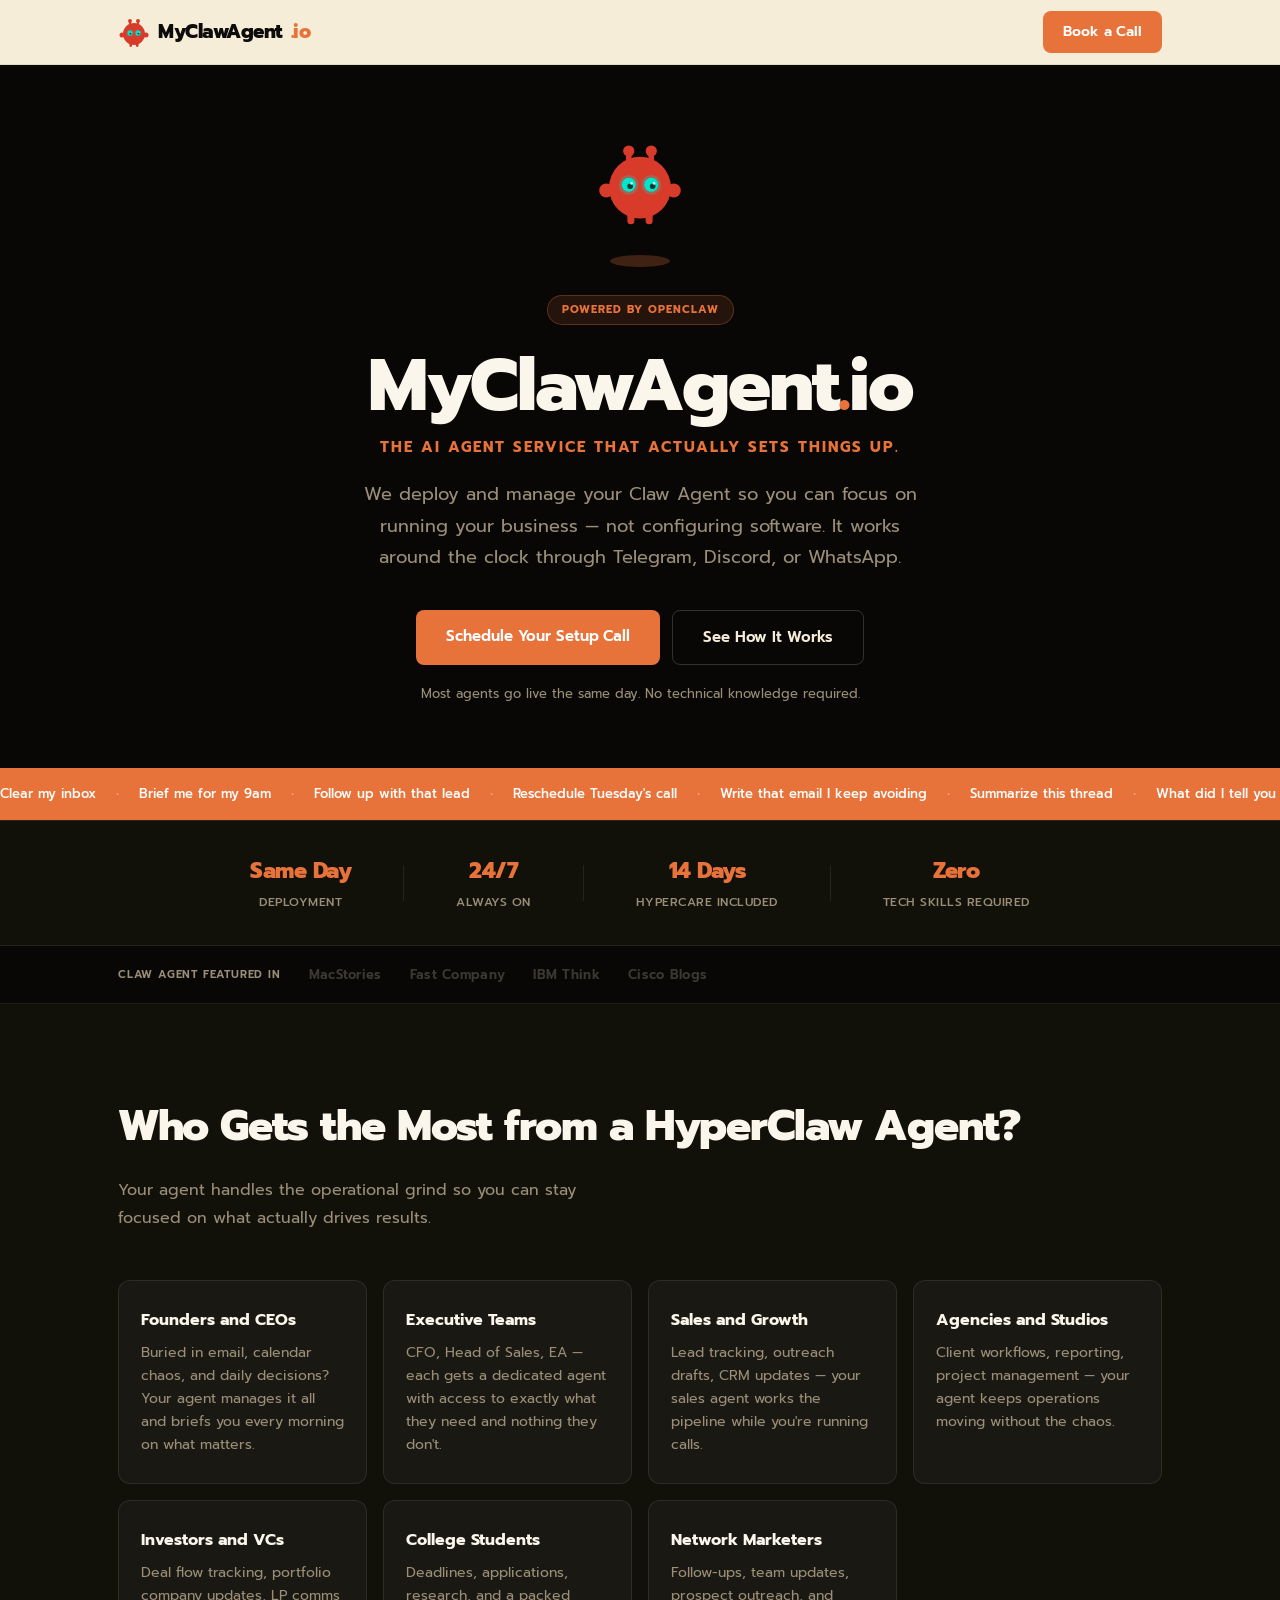
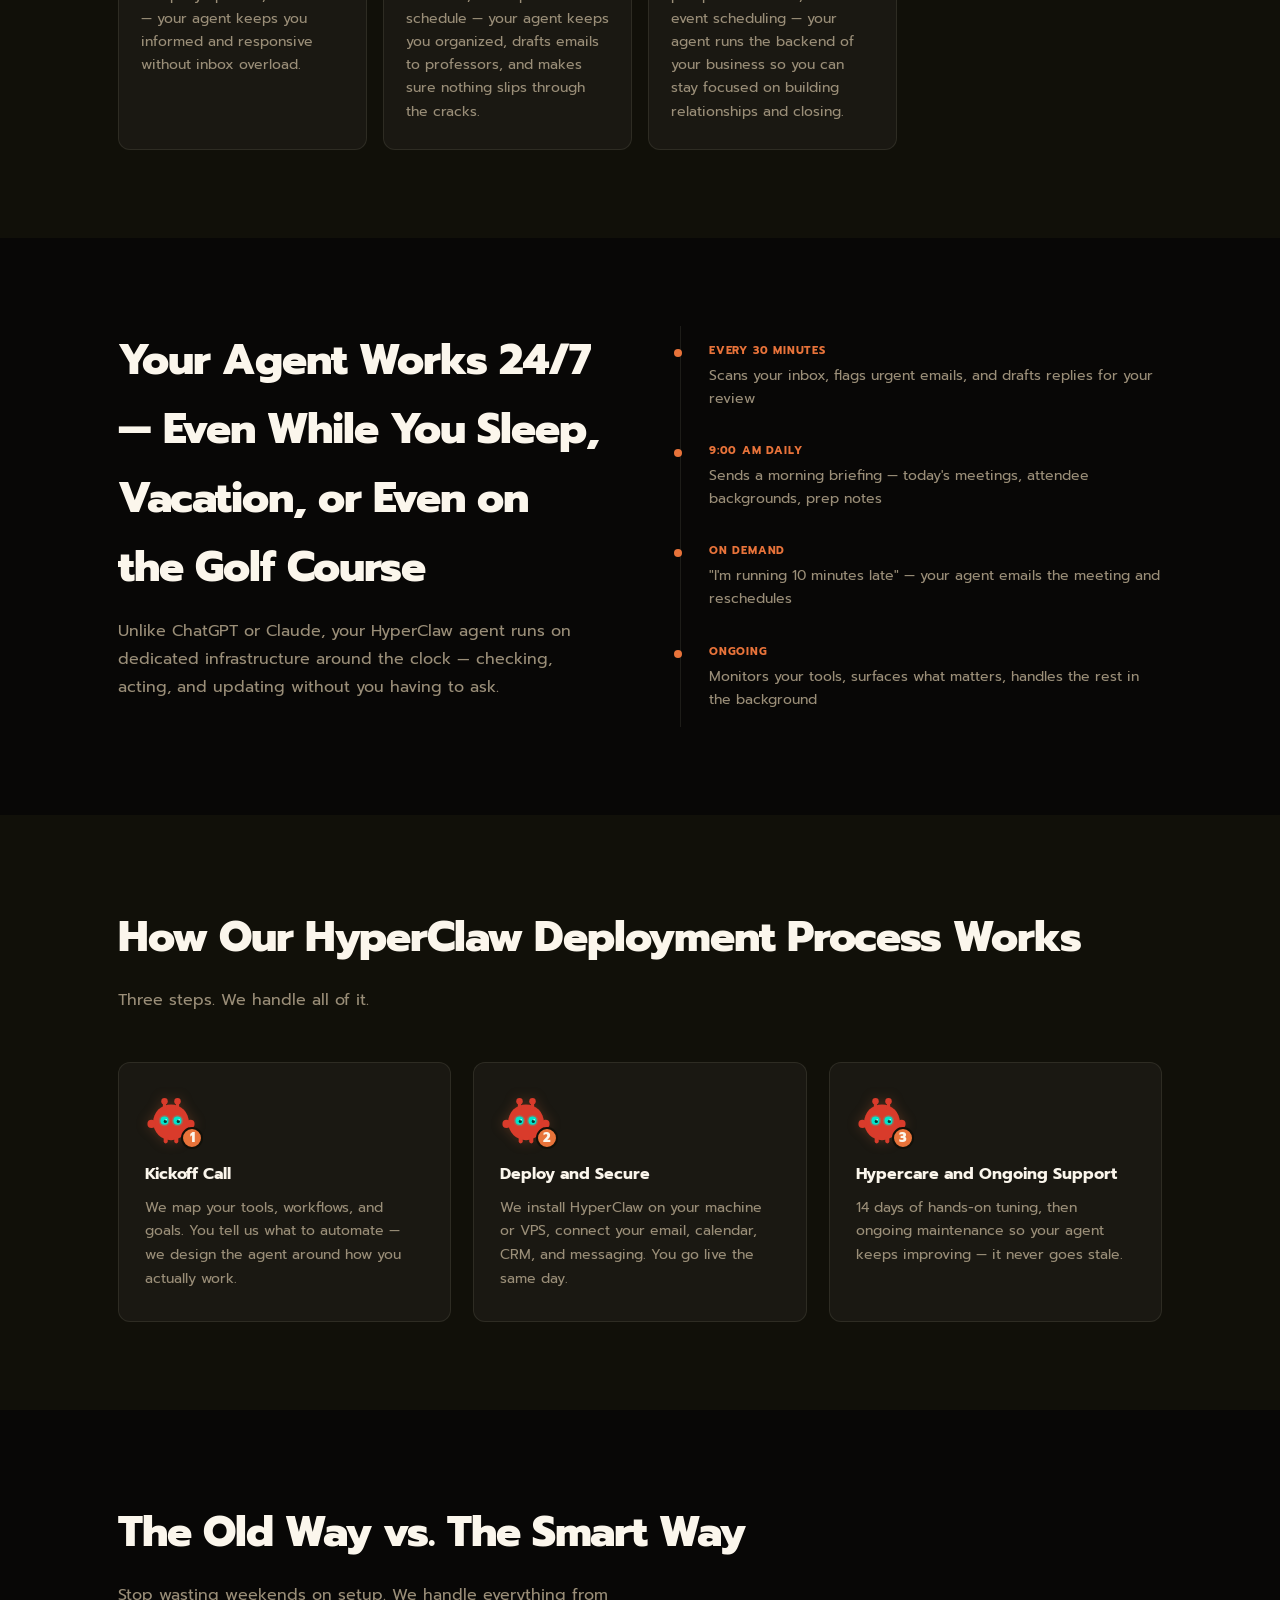
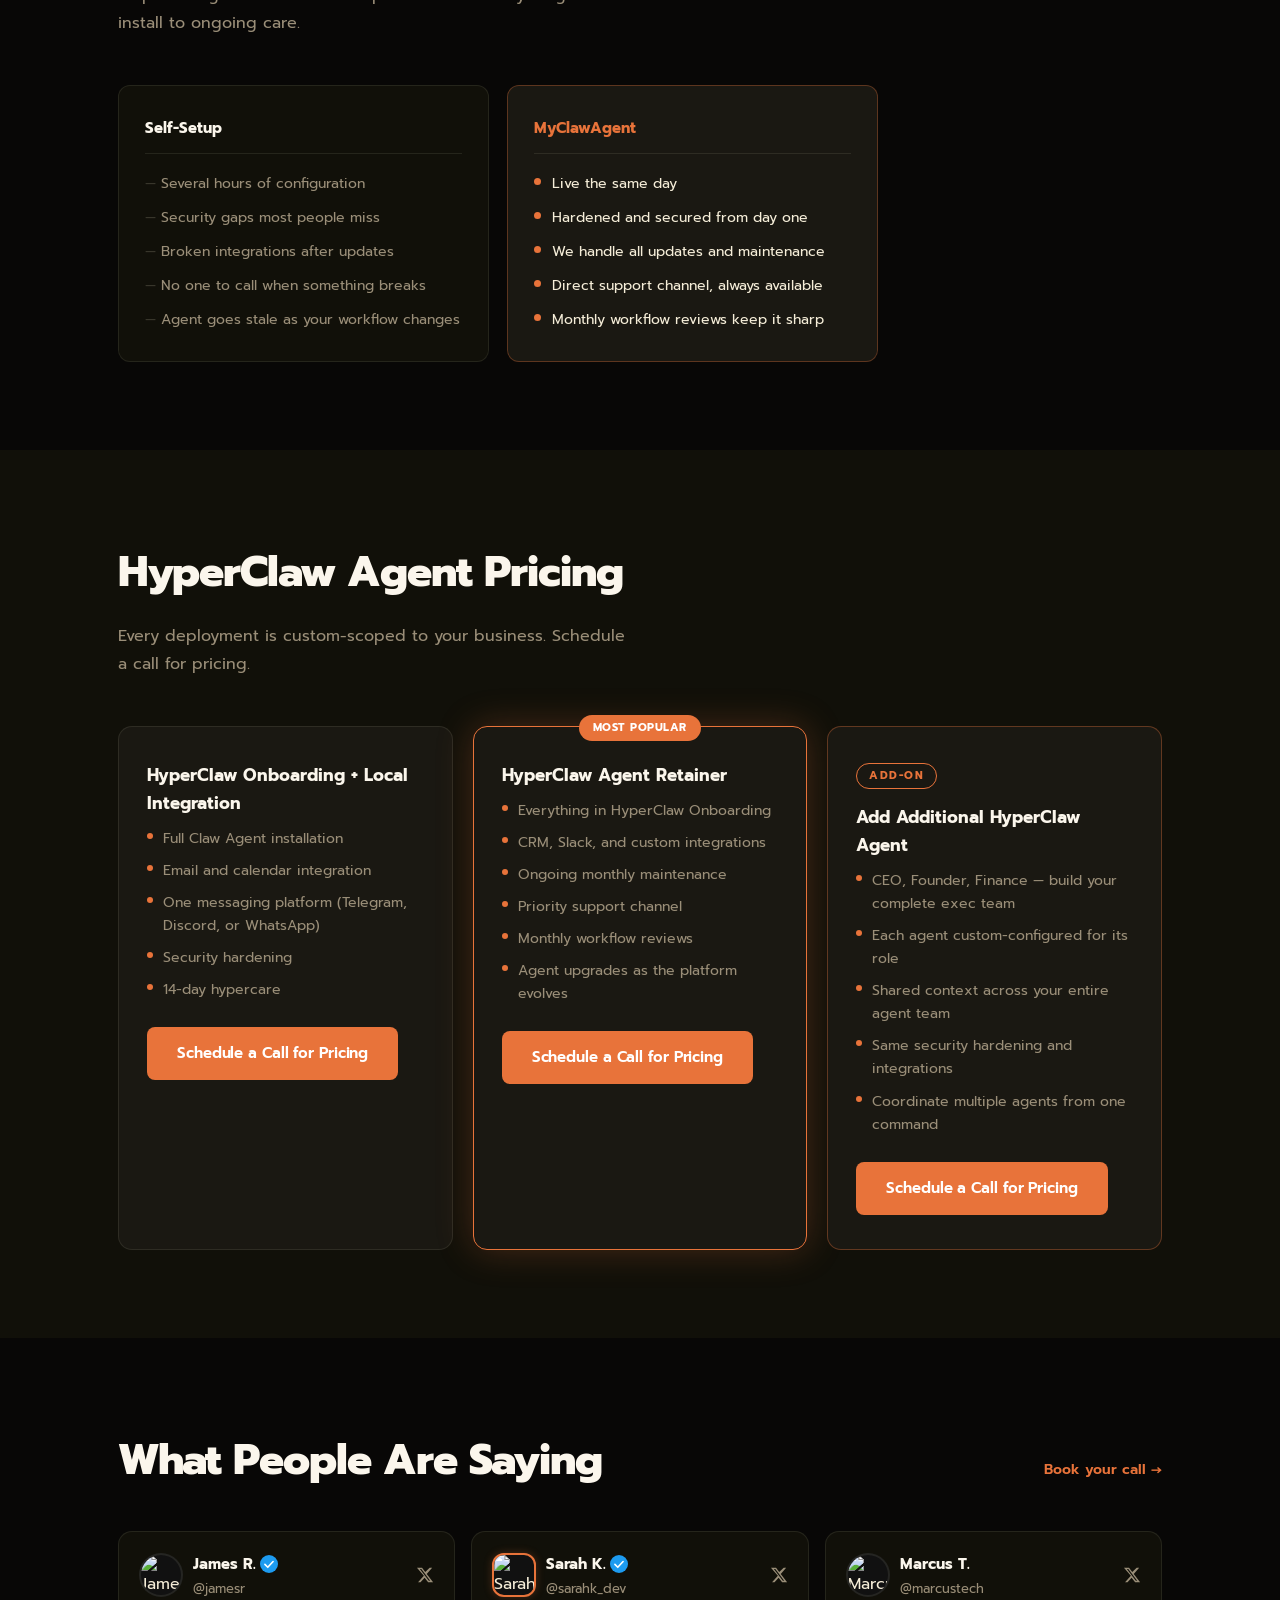
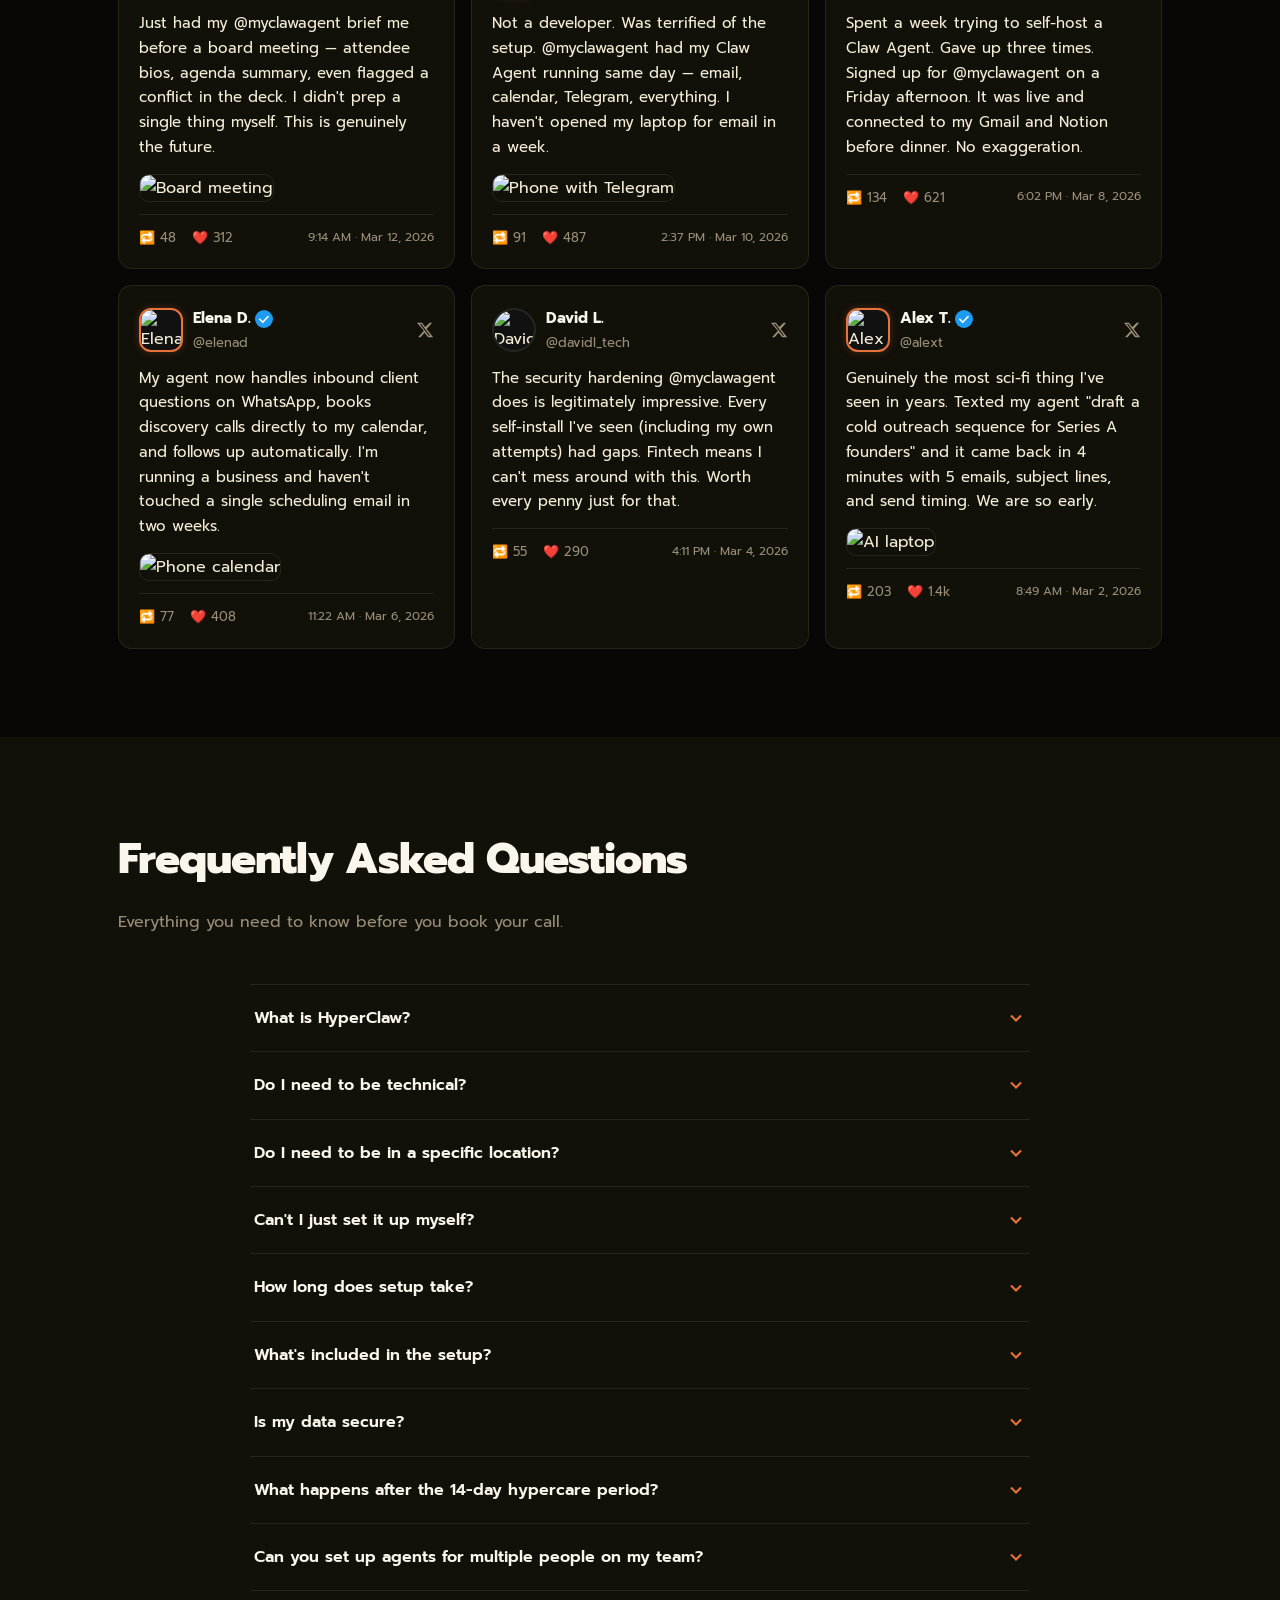
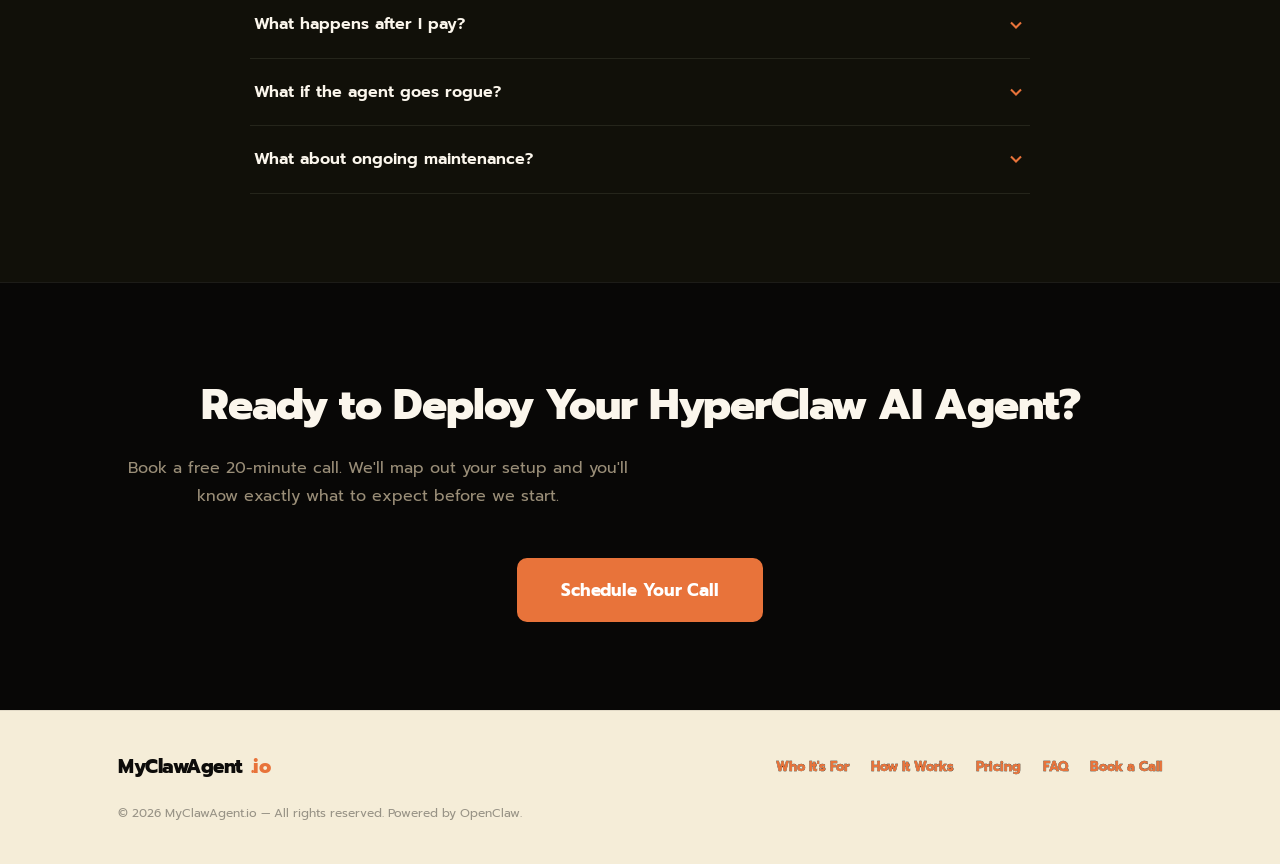
==== index.html @ cea28eae "Update first card title to HyperClaw Onboarding + Local Integration" ====
<!DOCTYPE html>
<html lang="en">
<head>
  <meta charset="UTF-8" />
  <meta name="viewport" content="width=device-width, initial-scale=1.0" />

  <!-- SEO: Variant A — Keyword-First -->
  <title>MyClawAgent | OpenClaw Setup &amp; Managed AI Agent Service for Founders</title>
  <meta name="description" content="We deploy and manage your OpenClaw AI agent — secured, integrated, live same day. Handles email, calendar, and CRM 24/7 via Telegram or WhatsApp. Built for founders, CEOs, and exec teams. No tech skills needed." />
  <link rel="canonical" href="https://myclawagent.io/" />
  <meta name="robots" content="index, follow" />
  <meta name="keywords" content="OpenClaw setup service, OpenClaw deployment, managed AI agent, personal AI assistant, executive AI agent, OpenClaw for founders" />
  <meta name="author" content="MyClawAgent" />
  <meta name="theme-color" content="#0D0C0A" />
  <meta http-equiv="content-language" content="en-us" />

  <!-- Open Graph -->
  <meta property="og:type" content="website" />
  <meta property="og:url" content="https://myclawagent.io/" />
  <meta property="og:title" content="MyClawAgent.io — AI Agents Built and Managed For You" />
  <meta property="og:description" content="We deploy and manage your AI agent — secured, live same day. Handles email, calendar, and CRM 24/7. Built for founders and exec teams. No tech skills needed." />
  <meta property="og:image" content="https://myclawagent.io/og-image.jpg" />
  <meta property="og:image:width" content="1200" />
  <meta property="og:image:height" content="630" />
  <meta property="og:site_name" content="MyClawAgent" />
  <meta property="og:locale" content="en_US" />

  <!-- Twitter Card -->
  <meta name="twitter:card" content="summary_large_image" />
  <meta name="twitter:site" content="@myclawagent" />
  <meta name="twitter:creator" content="@myclawagent" />
  <meta name="twitter:title" content="MyClawAgent.io — AI Agents Built and Managed For You" />
  <meta name="twitter:description" content="We deploy and manage your AI agent — secured, live same day. Handles email, calendar, and CRM 24/7. Built for founders and exec teams. No tech skills needed." />
  <meta name="twitter:image" content="https://myclawagent.io/og-image.jpg" />
  <meta name="twitter:image:alt" content="MyClawAgent — OpenClaw AI agent deployment service for founders and exec teams" />

  <!-- Favicon -->
  <link rel="icon" type="image/x-icon" href="/favicon.ico" />

  <!-- Performance -->
  <link rel="preconnect" href="https://fonts.googleapis.com" />
  <link rel="preconnect" href="https://fonts.gstatic.com" crossorigin />
  <link href="https://fonts.googleapis.com/css2?family=Prompt:wght@400;500;600;700;800&display=swap" rel="stylesheet" />
  <link rel="stylesheet" href="style.css" />

  <!-- Schema: Organization -->
  <script type="application/ld+json">
  {
    "@context": "https://schema.org",
    "@type": "Organization",
    "name": "MyClawAgent",
    "url": "https://myclawagent.io",
    "description": "Managed OpenClaw AI agent deployment and support service for founders and executive teams.",
    "sameAs": [
      "https://twitter.com/myclawagent",
      "https://linkedin.com/company/myclawagent"
    ]
  }
  </script>

  <!-- Schema: Service -->
  <script type="application/ld+json">
  {
    "@context": "https://schema.org",
    "@type": "Service",
    "name": "OpenClaw AI Agent Deployment",
    "provider": {
      "@type": "Organization",
      "name": "MyClawAgent"
    },
    "description": "White-glove OpenClaw AI agent setup, security hardening, and ongoing managed support for founders and exec teams.",
    "serviceType": "AI Agent Deployment & Management",
    "audience": {
      "@type": "Audience",
      "audienceType": "Founders, CEOs, Executive Teams, Agencies"
    }
  }
  </script>

  <!-- Schema: FAQ -->
  <script type="application/ld+json">
  {
    "@context": "https://schema.org",
    "@type": "FAQPage",
    "mainEntity": [
      {
        "@type": "Question",
        "name": "What is OpenClaw?",
        "acceptedAnswer": {
          "@type": "Answer",
          "text": "OpenClaw is an open-source AI assistant that runs 24/7 on dedicated infrastructure. It handles email triage, calendar management, CRM updates, and more — proactively, without you asking."
        }
      },
      {
        "@type": "Question",
        "name": "Do I need technical knowledge to use your service?",
        "acceptedAnswer": {
          "@type": "Answer",
          "text": "No. We handle everything — from installation and security hardening to integration with your email, calendar, and messaging apps. You just tell us what to automate."
        }
      },
      {
        "@type": "Question",
        "name": "How long does OpenClaw setup take?",
        "acceptedAnswer": {
          "@type": "Answer",
          "text": "Most agents go live same day. After your kickoff call, we deploy and configure your OpenClaw agent within hours."
        }
      },
      {
        "@type": "Question",
        "name": "What messaging apps does my OpenClaw agent work with?",
        "acceptedAnswer": {
          "@type": "Answer",
          "text": "Your agent works through Telegram, Discord, or WhatsApp — whatever you already use."
        }
      },
      {
        "@type": "Question",
        "name": "Is my data secure?",
        "acceptedAnswer": {
          "@type": "Answer",
          "text": "Yes. Every deployment includes security hardening, firewall configuration, and follows the official OpenClaw hardening guide. Your data stays on your own infrastructure — never on shared servers."
        }
      },
      {
        "@type": "Question",
        "name": "What happens after the 14-day hypercare period?",
        "acceptedAnswer": {
          "@type": "Answer",
          "text": "After hypercare, you can move to an ongoing retainer for monthly maintenance, workflow reviews, and priority support — or continue independently with the agent we built for you."
        }
      }
    ]
  }
  </script>
</head>
<body>

  <!-- NAV -->
  <nav class="nav">
    <div class="nav-inner">
      <div class="logo"><img src="logo.svg" alt="MyClawAgent" class="logo-icon" />MyClawAgent<span class="logo-dot">.io</span></div>
      <a href="#book" class="btn btn-sm">Book a Call</a>
    </div>
  </nav>

  <!-- HERO -->
  <section class="hero">
    <div class="container">
      <div class="mascot-wrap" id="mascot" title="Click me!">
    <img src="logo.svg" alt="MyClawAgent mascot" class="hero-mascot" id="mascot-img" />
    <div class="mascot-shadow"></div>
  </div>
      <div class="badge">Powered by OpenClaw</div>
      <h1>MyClawAgent<span style="color:var(--accent)">.</span>io</h1>
      <p class="hero-tagline">The AI agent service that actually sets things up.</p>
      <p class="hero-sub">We deploy and manage your Claw Agent so you can focus on running your business — not configuring software. It works around the clock through Telegram, Discord, or WhatsApp.</p>
      <div class="hero-cta">
        <a href="#book" class="btn btn-lg">Schedule Your Setup Call</a>
        <a href="#how" class="btn btn-ghost btn-lg">See How It Works</a>
      </div>
      <p class="hero-note">Most agents go live the same day. No technical knowledge required.</p>
    </div>
  </section>

  <!-- SCROLLING TICKER -->
  <div class="ticker-wrap">
    <div class="ticker">
      <span>Clear my inbox</span><span class="ticker-dot">·</span>
      <span>Brief me for my 9am</span><span class="ticker-dot">·</span>
      <span>Follow up with that lead</span><span class="ticker-dot">·</span>
      <span>Reschedule Tuesday's call</span><span class="ticker-dot">·</span>
      <span>Write that email I keep avoiding</span><span class="ticker-dot">·</span>
      <span>Summarize this thread</span><span class="ticker-dot">·</span>
      <span>What did I tell you last week?</span><span class="ticker-dot">·</span>
      <span>Draft a proposal for this client</span><span class="ticker-dot">·</span>
      <span>I'm running 10 minutes late</span><span class="ticker-dot">·</span>
      <span>Update the CRM after my call</span><span class="ticker-dot">·</span>
      <span>Find me the best flights to Austin</span><span class="ticker-dot">·</span>
      <span>Am I on track this week?</span><span class="ticker-dot">·</span>
      <span>Clear my inbox</span><span class="ticker-dot">·</span>
      <span>Brief me for my 9am</span><span class="ticker-dot">·</span>
      <span>Follow up with that lead</span><span class="ticker-dot">·</span>
      <span>Reschedule Tuesday's call</span><span class="ticker-dot">·</span>
      <span>Write that email I keep avoiding</span><span class="ticker-dot">·</span>
      <span>Summarize this thread</span><span class="ticker-dot">·</span>
      <span>What did I tell you last week?</span><span class="ticker-dot">·</span>
      <span>Draft a proposal for this client</span><span class="ticker-dot">·</span>
      <span>I'm running 10 minutes late</span><span class="ticker-dot">·</span>
      <span>Update the CRM after my call</span><span class="ticker-dot">·</span>
      <span>Find me the best flights to Austin</span><span class="ticker-dot">·</span>
      <span>Am I on track this week?</span><span class="ticker-dot">·</span>
    </div>
  </div>

  <!-- STATS BAR -->
  <section class="stats-bar">
    <div class="container">
      <div class="stat">
        <span class="stat-num">Same Day</span>
        <span class="stat-label">Deployment</span>
      </div>
      <div class="stat-divider"></div>
      <div class="stat">
        <span class="stat-num">24/7</span>
        <span class="stat-label">Always On</span>
      </div>
      <div class="stat-divider"></div>
      <div class="stat">
        <span class="stat-num">14 Days</span>
        <span class="stat-label">Hypercare Included</span>
      </div>
      <div class="stat-divider"></div>
      <div class="stat">
        <span class="stat-num">Zero</span>
        <span class="stat-label">Tech Skills Required</span>
      </div>
    </div>
  </section>

  <!-- SOCIAL PROOF BAR -->
  <section class="proof-bar">
    <div class="container">
      <p>Claw Agent featured in</p>
      <div class="proof-logos">
        <span>MacStories</span>
        <span>Fast Company</span>
        <span>IBM Think</span>
        <span>Cisco Blogs</span>
      </div>
    </div>
  </section>

  <!-- BUILT FOR -->
  <section class="built-for" id="who">
    <div class="container">
      <h2>Who Gets the Most from a HyperClaw Agent?</h2>
      <p class="section-sub">Your agent handles the operational grind so you can stay focused on what actually drives results.</p>
      <div class="cards">
        <div class="card">
          <h3>Founders and CEOs</h3>
          <p>Buried in email, calendar chaos, and daily decisions? Your agent manages it all and briefs you every morning on what matters.</p>
        </div>
        <div class="card">
          <h3>Executive Teams</h3>
          <p>CFO, Head of Sales, EA — each gets a dedicated agent with access to exactly what they need and nothing they don't.</p>
        </div>
        <div class="card">
          <h3>Sales and Growth</h3>
          <p>Lead tracking, outreach drafts, CRM updates — your sales agent works the pipeline while you're running calls.</p>
        </div>
        <div class="card">
          <h3>Agencies and Studios</h3>
          <p>Client workflows, reporting, project management — your agent keeps operations moving without the chaos.</p>
        </div>
        <div class="card">
          <h3>Investors and VCs</h3>
          <p>Deal flow tracking, portfolio company updates, LP comms — your agent keeps you informed and responsive without inbox overload.</p>
        </div>
        <div class="card">
          <h3>College Students</h3>
          <p>Deadlines, applications, research, and a packed schedule — your agent keeps you organized, drafts emails to professors, and makes sure nothing slips through the cracks.</p>
        </div>
        <div class="card">
          <h3>Network Marketers</h3>
          <p>Follow-ups, team updates, prospect outreach, and event scheduling — your agent runs the backend of your business so you can stay focused on building relationships and closing.</p>
        </div>
      </div>
    </div>
  </section>

  <!-- ALWAYS ON -->
  <section class="always-on">
    <div class="container">
      <div class="always-on-inner">
        <div class="always-on-text">
          <h2>Your Agent Works 24/7 — Even While You Sleep, Vacation, or Even on the Golf Course</h2>
          <p class="section-sub">Unlike ChatGPT or Claude, your HyperClaw agent runs on dedicated infrastructure around the clock — checking, acting, and updating without you having to ask.</p>
        </div>
        <div class="timeline">
          <div class="tl-item">
            <div class="tl-time">Every 30 minutes</div>
            <div class="tl-text">Scans your inbox, flags urgent emails, and drafts replies for your review</div>
          </div>
          <div class="tl-item">
            <div class="tl-time">9:00 AM daily</div>
            <div class="tl-text">Sends a morning briefing — today's meetings, attendee backgrounds, prep notes</div>
          </div>
          <div class="tl-item">
            <div class="tl-time">On demand</div>
            <div class="tl-text">"I'm running 10 minutes late" — your agent emails the meeting and reschedules</div>
          </div>
          <div class="tl-item">
            <div class="tl-time">Ongoing</div>
            <div class="tl-text">Monitors your tools, surfaces what matters, handles the rest in the background</div>
          </div>
        </div>
      </div>
    </div>
  </section>

  <!-- HOW IT WORKS -->
  <section class="how" id="how">
    <div class="container">
      <h2>How Our HyperClaw Deployment Process Works</h2>
      <p class="section-sub">Three steps. We handle all of it.</p>
      <div class="steps">
        <div class="step">
          <div class="step-mascot-num"><img src="logo.svg" alt="" /><span>1</span></div>
          <h3>Kickoff Call</h3>
          <p>We map your tools, workflows, and goals. You tell us what to automate — we design the agent around how you actually work.</p>
        </div>
        <div class="step">
          <div class="step-mascot-num"><img src="logo.svg" alt="" /><span>2</span></div>
          <h3>Deploy and Secure</h3>
          <p>We install HyperClaw on your machine or VPS, connect your email, calendar, CRM, and messaging. You go live the same day.</p>
        </div>
        <div class="step">
          <div class="step-mascot-num"><img src="logo.svg" alt="" /><span>3</span></div>
          <h3>Hypercare and Ongoing Support</h3>
          <p>14 days of hands-on tuning, then ongoing maintenance so your agent keeps improving — it never goes stale.</p>
        </div>
      </div>
    </div>
  </section>

  <!-- COMPARISON -->
  <section class="comparison">
    <div class="container">
      <h2>The Old Way vs. The Smart Way</h2>
      <p class="section-sub">Stop wasting weekends on setup. We handle everything from install to ongoing care.</p>
      <div class="compare-grid">
        <div class="compare-col bad">
          <h3>Self-Setup</h3>
          <ul>
            <li>Several hours of configuration</li>
            <li>Security gaps most people miss</li>
            <li>Broken integrations after updates</li>
            <li>No one to call when something breaks</li>
            <li>Agent goes stale as your workflow changes</li>
          </ul>
        </div>
        <div class="compare-col good">
          <h3>MyClawAgent</h3>
          <ul>
            <li>Live the same day</li>
            <li>Hardened and secured from day one</li>
            <li>We handle all updates and maintenance</li>
            <li>Direct support channel, always available</li>
            <li>Monthly workflow reviews keep it sharp</li>
          </ul>
        </div>
      </div>
    </div>
  </section>

  <!-- PRICING -->
  <section class="pricing" id="pricing">
    <div class="container">
      <h2>HyperClaw Agent Pricing</h2>
      <p class="section-sub">Every deployment is custom-scoped to your business. Schedule a call for pricing.</p>
      <div class="pricing-cards">
        <div class="pricing-card">
          <h3>HyperClaw Onboarding + Local Integration</h3>
          <ul>
            <li>Full Claw Agent installation</li>
            <li>Email and calendar integration</li>
            <li>One messaging platform (Telegram, Discord, or WhatsApp)</li>
            <li>Security hardening</li>
            <li>14-day hypercare</li>
          </ul>
          <a href="#book" class="btn btn-lg">Schedule a Call for Pricing</a>
        </div>
        <div class="pricing-card featured">
          <div class="featured-badge">Most Popular</div>
          <h3>HyperClaw Agent Retainer</h3>
          <ul>
            <li>Everything in HyperClaw Onboarding</li>
            <li>CRM, Slack, and custom integrations</li>
            <li>Ongoing monthly maintenance</li>
            <li>Priority support channel</li>
            <li>Monthly workflow reviews</li>
            <li>Agent upgrades as the platform evolves</li>
          </ul>
          <a href="#book" class="btn btn-lg">Schedule a Call for Pricing</a>
        </div>
        <div class="pricing-card addon-card">
          <div class="addon-badge">Add-On</div>
          <h3>Add Additional HyperClaw Agent</h3>
          <ul>
            <li>CEO, Founder, Finance — build your complete exec team</li>
            <li>Each agent custom-configured for its role</li>
            <li>Shared context across your entire agent team</li>
            <li>Same security hardening and integrations</li>
            <li>Coordinate multiple agents from one command</li>
          </ul>
          <a href="#book" class="btn btn-lg">Schedule a Call for Pricing</a>
        </div>
      </div>
    </div>
  </section>

  <!-- TWEETS / SOCIAL PROOF -->
  <section class="testimonials">
    <div class="container">
      <div class="testimonials-header">
        <h2>What People Are Saying</h2>
        <a href="#book" class="view-all">Book your call →</a>
      </div>
      <div class="tweet-grid">

        <div class="tweet">
          <div class="tweet-header">
            <img class="tweet-avatar" src="https://randomuser.me/api/portraits/men/32.jpg" alt="James R." loading="lazy" />
            <div class="tweet-user">
              <span class="tweet-name">James R. <svg class="tweet-check" viewBox="0 0 22 22" fill="none"><circle cx="11" cy="11" r="11" fill="#1d9bf0"/><path d="M6 11.5l3.5 3.5 6.5-7" stroke="#fff" stroke-width="2" stroke-linecap="round" stroke-linejoin="round"/></svg></span>
              <span class="tweet-handle">@jamesr</span>
            </div>
            <svg class="tweet-x-logo" viewBox="0 0 24 24" fill="currentColor"><path d="M18.244 2.25h3.308l-7.227 8.26 8.502 11.24H16.17l-4.714-6.231-5.401 6.231H2.744l7.73-8.835L1.254 2.25H8.08l4.261 5.636 5.903-5.636zm-1.161 17.52h1.833L7.084 4.126H5.117z"/></svg>
          </div>
          <p class="tweet-text">Just had my @myclawagent brief me before a board meeting — attendee bios, agenda summary, even flagged a conflict in the deck. I didn't prep a single thing myself. This is genuinely the future.</p>
          <img class="tweet-img" src="https://images.unsplash.com/photo-1600880292203-757bb62b4baf?w=600&q=80" alt="Board meeting" />
          <div class="tweet-footer">
            <span>🔁 48</span>
            <span>❤️ 312</span>
            <span class="tweet-time">9:14 AM · Mar 12, 2026</span>
          </div>
        </div>

        <div class="tweet">
          <div class="tweet-header">
            <img class="tweet-avatar nft-border" src="https://api.dicebear.com/7.x/pixel-art/svg?seed=sarahk&backgroundColor=1a1a2e&clothingColor=E8733A&skinColor=f5cfa0" alt="Sarah K." loading="lazy" />
            <div class="tweet-user">
              <span class="tweet-name">Sarah K. <svg class="tweet-check" viewBox="0 0 22 22" fill="none"><circle cx="11" cy="11" r="11" fill="#1d9bf0"/><path d="M6 11.5l3.5 3.5 6.5-7" stroke="#fff" stroke-width="2" stroke-linecap="round" stroke-linejoin="round"/></svg></span>
              <span class="tweet-handle">@sarahk_dev</span>
            </div>
            <svg class="tweet-x-logo" viewBox="0 0 24 24" fill="currentColor"><path d="M18.244 2.25h3.308l-7.227 8.26 8.502 11.24H16.17l-4.714-6.231-5.401 6.231H2.744l7.73-8.835L1.254 2.25H8.08l4.261 5.636 5.903-5.636zm-1.161 17.52h1.833L7.084 4.126H5.117z"/></svg>
          </div>
          <p class="tweet-text">Not a developer. Was terrified of the setup. @myclawagent had my Claw Agent running same day — email, calendar, Telegram, everything. I haven't opened my laptop for email in a week.</p>
          <img class="tweet-img" src="https://images.unsplash.com/photo-1611532736597-de2d4265fba3?w=600&q=80" alt="Phone with Telegram" />
          <div class="tweet-footer">
            <span>🔁 91</span>
            <span>❤️ 487</span>
            <span class="tweet-time">2:37 PM · Mar 10, 2026</span>
          </div>
        </div>

        <div class="tweet">
          <div class="tweet-header">
            <img class="tweet-avatar" src="https://randomuser.me/api/portraits/men/75.jpg" alt="Marcus T." loading="lazy" />
            <div class="tweet-user">
              <span class="tweet-name">Marcus T.</span>
              <span class="tweet-handle">@marcustech</span>
            </div>
            <svg class="tweet-x-logo" viewBox="0 0 24 24" fill="currentColor"><path d="M18.244 2.25h3.308l-7.227 8.26 8.502 11.24H16.17l-4.714-6.231-5.401 6.231H2.744l7.73-8.835L1.254 2.25H8.08l4.261 5.636 5.903-5.636zm-1.161 17.52h1.833L7.084 4.126H5.117z"/></svg>
          </div>
          <p class="tweet-text">Spent a week trying to self-host a Claw Agent. Gave up three times. Signed up for @myclawagent on a Friday afternoon. It was live and connected to my Gmail and Notion before dinner. No exaggeration.</p>
          <div class="tweet-footer">
            <span>🔁 134</span>
            <span>❤️ 621</span>
            <span class="tweet-time">6:02 PM · Mar 8, 2026</span>
          </div>
        </div>

        <div class="tweet">
          <div class="tweet-header">
            <img class="tweet-avatar nft-border" src="https://api.dicebear.com/7.x/bottts/svg?seed=elenad&backgroundColor=0f0f23&primaryColor=E8733A" alt="Elena D." loading="lazy" />
            <div class="tweet-user">
              <span class="tweet-name">Elena D. <svg class="tweet-check" viewBox="0 0 22 22" fill="none"><circle cx="11" cy="11" r="11" fill="#1d9bf0"/><path d="M6 11.5l3.5 3.5 6.5-7" stroke="#fff" stroke-width="2" stroke-linecap="round" stroke-linejoin="round"/></svg></span>
              <span class="tweet-handle">@elenad</span>
            </div>
            <svg class="tweet-x-logo" viewBox="0 0 24 24" fill="currentColor"><path d="M18.244 2.25h3.308l-7.227 8.26 8.502 11.24H16.17l-4.714-6.231-5.401 6.231H2.744l7.73-8.835L1.254 2.25H8.08l4.261 5.636 5.903-5.636zm-1.161 17.52h1.833L7.084 4.126H5.117z"/></svg>
          </div>
          <p class="tweet-text">My agent now handles inbound client questions on WhatsApp, books discovery calls directly to my calendar, and follows up automatically. I'm running a business and haven't touched a single scheduling email in two weeks.</p>
          <img class="tweet-img" src="https://images.unsplash.com/photo-1512941937669-90a1b58e7e9c?w=600&q=80" alt="Phone calendar" />
          <div class="tweet-footer">
            <span>🔁 77</span>
            <span>❤️ 408</span>
            <span class="tweet-time">11:22 AM · Mar 6, 2026</span>
          </div>
        </div>

        <div class="tweet">
          <div class="tweet-header">
            <img class="tweet-avatar" src="https://randomuser.me/api/portraits/men/52.jpg" alt="David L." loading="lazy" />
            <div class="tweet-user">
              <span class="tweet-name">David L.</span>
              <span class="tweet-handle">@davidl_tech</span>
            </div>
            <svg class="tweet-x-logo" viewBox="0 0 24 24" fill="currentColor"><path d="M18.244 2.25h3.308l-7.227 8.26 8.502 11.24H16.17l-4.714-6.231-5.401 6.231H2.744l7.73-8.835L1.254 2.25H8.08l4.261 5.636 5.903-5.636zm-1.161 17.52h1.833L7.084 4.126H5.117z"/></svg>
          </div>
          <p class="tweet-text">The security hardening @myclawagent does is legitimately impressive. Every self-install I've seen (including my own attempts) had gaps. Fintech means I can't mess around with this. Worth every penny just for that.</p>
          <div class="tweet-footer">
            <span>🔁 55</span>
            <span>❤️ 290</span>
            <span class="tweet-time">4:11 PM · Mar 4, 2026</span>
          </div>
        </div>

        <div class="tweet">
          <div class="tweet-header">
            <img class="tweet-avatar nft-border" src="https://api.dicebear.com/7.x/pixel-art/svg?seed=alext&backgroundColor=0d0d0d&clothingColor=1d9bf0&hairColor=E8733A" alt="Alex T." loading="lazy" />
            <div class="tweet-user">
              <span class="tweet-name">Alex T. <svg class="tweet-check" viewBox="0 0 22 22" fill="none"><circle cx="11" cy="11" r="11" fill="#1d9bf0"/><path d="M6 11.5l3.5 3.5 6.5-7" stroke="#fff" stroke-width="2" stroke-linecap="round" stroke-linejoin="round"/></svg></span>
              <span class="tweet-handle">@alext</span>
            </div>
            <svg class="tweet-x-logo" viewBox="0 0 24 24" fill="currentColor"><path d="M18.244 2.25h3.308l-7.227 8.26 8.502 11.24H16.17l-4.714-6.231-5.401 6.231H2.744l7.73-8.835L1.254 2.25H8.08l4.261 5.636 5.903-5.636zm-1.161 17.52h1.833L7.084 4.126H5.117z"/></svg>
          </div>
          <p class="tweet-text">Genuinely the most sci-fi thing I've seen in years. Texted my agent "draft a cold outreach sequence for Series A founders" and it came back in 4 minutes with 5 emails, subject lines, and send timing. We are so early.</p>
          <img class="tweet-img" src="https://images.unsplash.com/photo-1526628953301-3e589a6a8b74?w=600&q=80" alt="AI laptop" />
          <div class="tweet-footer">
            <span>🔁 203</span>
            <span>❤️ 1.4k</span>
            <span class="tweet-time">8:49 AM · Mar 2, 2026</span>
          </div>
        </div>

      </div>
    </div>
  </section>

  <!-- FAQ -->
  <section class="faq" id="faq">
    <div class="container">
      <h2>Frequently Asked Questions</h2>
      <p class="section-sub">Everything you need to know before you book your call.</p>
      <div class="faq-accordion">
        <div class="faq-acc-item">
          <button class="faq-acc-q" aria-expanded="false">
            <span>What is HyperClaw?</span>
            <svg class="faq-chevron" viewBox="0 0 24 24" fill="none" stroke="currentColor" stroke-width="2.5"><polyline points="6 9 12 15 18 9"/></svg>
          </button>
          <div class="faq-acc-a">
            <p>HyperClaw is a fully managed AI agent that runs 24/7 on your own infrastructure. Unlike ChatGPT or Claude, it works proactively — scanning your inbox, managing your calendar, updating your CRM — without you having to ask. Think of it as a digital employee that never sleeps.</p>
          </div>
        </div>
        <div class="faq-acc-item">
          <button class="faq-acc-q" aria-expanded="false">
            <span>Do I need to be technical?</span>
            <svg class="faq-chevron" viewBox="0 0 24 24" fill="none" stroke="currentColor" stroke-width="2.5"><polyline points="6 9 12 15 18 9"/></svg>
          </button>
          <div class="faq-acc-a">
            <p>Not at all. We handle everything — you don't touch a terminal or write a single line of code. Most of our clients are non-technical founders and executives. After setup, you talk to your agent through Telegram, Discord, or WhatsApp — just like texting an assistant.</p>
          </div>
        </div>
        <div class="faq-acc-item">
          <button class="faq-acc-q" aria-expanded="false">
            <span>Do I need to be in a specific location?</span>
            <svg class="faq-chevron" viewBox="0 0 24 24" fill="none" stroke="currentColor" stroke-width="2.5"><polyline points="6 9 12 15 18 9"/></svg>
          </button>
          <div class="faq-acc-a">
            <p>No. Most of our clients are remote — we set everything up over a video call regardless of where you are. We work with founders and teams across the US, Canada, Europe, and beyond.</p>
          </div>
        </div>
        <div class="faq-acc-item">
          <button class="faq-acc-q" aria-expanded="false">
            <span>Can't I just set it up myself?</span>
            <svg class="faq-chevron" viewBox="0 0 24 24" fill="none" stroke="currentColor" stroke-width="2.5"><polyline points="6 9 12 15 18 9"/></svg>
          </button>
          <div class="faq-acc-a">
            <p>You can — it's open source. But every self-install we've seen has security gaps: exposed credentials, no audit trail, no sandbox. The installation itself is manageable; the security hardening is where most people run into serious problems. If you've already set it up, we'll audit your security and fix what's missing.</p>
          </div>
        </div>
        <div class="faq-acc-item">
          <button class="faq-acc-q" aria-expanded="false">
            <span>How long does setup take?</span>
            <svg class="faq-chevron" viewBox="0 0 24 24" fill="none" stroke="currentColor" stroke-width="2.5"><polyline points="6 9 12 15 18 9"/></svg>
          </button>
          <div class="faq-acc-a">
            <p>Most HyperClaw agents go live the same day as your kickoff call. We deploy, test, and hand you a working agent — usually within a few hours of getting started.</p>
          </div>
        </div>
        <div class="faq-acc-item">
          <button class="faq-acc-q" aria-expanded="false">
            <span>What's included in the setup?</span>
            <svg class="faq-chevron" viewBox="0 0 24 24" fill="none" stroke="currentColor" stroke-width="2.5"><polyline points="6 9 12 15 18 9"/></svg>
          </button>
          <div class="faq-acc-a">
            <p>Full installation on your machine or VPS, security hardening (Docker sandbox, firewall, exec allowlists), Composio OAuth middleware setup, email and calendar integration, up to 3 custom workflows, documentation, and 14 days of hands-on hypercare. You go live with a working agent you can message on Telegram, Discord, or WhatsApp.</p>
          </div>
        </div>
        <div class="faq-acc-item">
          <button class="faq-acc-q" aria-expanded="false">
            <span>Is my data secure?</span>
            <svg class="faq-chevron" viewBox="0 0 24 24" fill="none" stroke="currentColor" stroke-width="2.5"><polyline points="6 9 12 15 18 9"/></svg>
          </button>
          <div class="faq-acc-a">
            <p>Yes. Your agent runs on your own machine or private VPS — never on shared infrastructure. Every deployment includes enterprise-grade security hardening: firewall rules, Docker sandboxing, secure credential storage, and a kill switch for rogue behavior.</p>
          </div>
        </div>
        <div class="faq-acc-item">
          <button class="faq-acc-q" aria-expanded="false">
            <span>What happens after the 14-day hypercare period?</span>
            <svg class="faq-chevron" viewBox="0 0 24 24" fill="none" stroke="currentColor" stroke-width="2.5"><polyline points="6 9 12 15 18 9"/></svg>
          </button>
          <div class="faq-acc-a">
            <p>You can move to a monthly retainer for ongoing maintenance, workflow reviews, and priority support. Or continue independently — the agent we built is fully yours either way.</p>
          </div>
        </div>
        <div class="faq-acc-item">
          <button class="faq-acc-q" aria-expanded="false">
            <span>Can you set up agents for multiple people on my team?</span>
            <svg class="faq-chevron" viewBox="0 0 24 24" fill="none" stroke="currentColor" stroke-width="2.5"><polyline points="6 9 12 15 18 9"/></svg>
          </button>
          <div class="faq-acc-a">
            <p>Yes. Each team member gets their own dedicated agent with access to exactly what they need. Many teams deploy 2–6 agents — CEO, Sales, Finance — all coordinating through shared context. Additional agents are available as an add-on.</p>
          </div>
        </div>
        <div class="faq-acc-item">
          <button class="faq-acc-q" aria-expanded="false">
            <span>What happens after I pay?</span>
            <svg class="faq-chevron" viewBox="0 0 24 24" fill="none" stroke="currentColor" stroke-width="2.5"><polyline points="6 9 12 15 18 9"/></svg>
          </button>
          <div class="faq-acc-a">
            <p>We schedule your kickoff call within 24 hours. That call takes 20–45 minutes — we map your tools, workflows, and goals. Then we do a live setup session (1–3 hours) where your agent goes live. You're talking to it the same day.</p>
          </div>
        </div>
        <div class="faq-acc-item">
          <button class="faq-acc-q" aria-expanded="false">
            <span>What if the agent goes rogue?</span>
            <svg class="faq-chevron" viewBox="0 0 24 24" fill="none" stroke="currentColor" stroke-width="2.5"><polyline points="6 9 12 15 18 9"/></svg>
          </button>
          <div class="faq-acc-a">
            <p>We start every deployment with minimal permissions — read-only email, no send capability initially. The Docker sandbox prevents arbitrary code execution. Composio gives you an instant kill switch: revoke any integration in seconds from their dashboard. Access expands gradually as you build trust with the agent.</p>
          </div>
        </div>
        <div class="faq-acc-item">
          <button class="faq-acc-q" aria-expanded="false">
            <span>What about ongoing maintenance?</span>
            <svg class="faq-chevron" viewBox="0 0 24 24" fill="none" stroke="currentColor" stroke-width="2.5"><polyline points="6 9 12 15 18 9"/></svg>
          </button>
          <div class="faq-acc-a">
            <p>OAuth tokens expire, OpenClaw ships updates monthly, and integrations drift. The 14-day hypercare period covers the first two weeks. After that, our monthly retainer handles all updates, workflow tuning, and priority support — so you never have to think about it.</p>
          </div>
        </div>
      </div>
    </div>
  </section>

  <!-- BOOK -->
  <section class="book" id="book">
    <div class="container">
      <h2>Ready to Deploy Your HyperClaw AI Agent?</h2>
      <p class="section-sub">Book a free 20-minute call. We'll map out your setup and you'll know exactly what to expect before we start.</p>
      <div class="book-cta">
        <!-- CALENDAR EMBED PLACEHOLDER -->
        <a href="https://calendly.com/hello-myclawagent/30min" class="btn btn-xl" target="_blank" rel="noopener">Schedule Your Call</a>
      </div>
    </div>
  </section>

  <!-- FOOTER -->
  <footer class="footer">
    <div class="container">
      <div class="footer-inner">
        <div class="logo">MyClawAgent<span class="logo-dot">.io</span></div>
        <div class="footer-links">
          <a href="#who">Who It's For</a>
          <a href="#how">How It Works</a>
          <a href="#pricing">Pricing</a>
          <a href="#faq">FAQ</a>
          <a href="#book">Book a Call</a>
        </div>
      </div>
      <p class="footer-copy">© 2026 MyClawAgent.io — All rights reserved. Powered by <a href="https://openclaw.ai" target="_blank" rel="noopener">OpenClaw</a>.</p>
    </div>
  </footer>

  <script>
    // FAQ Accordion
    document.querySelectorAll('.faq-acc-q').forEach(btn => {
      btn.addEventListener('click', () => {
        const isOpen = btn.getAttribute('aria-expanded') === 'true';
        // Close all
        document.querySelectorAll('.faq-acc-q').forEach(b => {
          b.setAttribute('aria-expanded', 'false');
          b.nextElementSibling.classList.remove('open');
        });
        // Open clicked (if was closed)
        if (!isOpen) {
          btn.setAttribute('aria-expanded', 'true');
          btn.nextElementSibling.classList.add('open');
        }
      });
    });
  </script>

  <script>
    const mascot = document.getElementById('mascot');
    const img = document.getElementById('mascot-img');
    let clicks = 0;
    const dances = ['dance-spin','dance-bounce','dance-wiggle','dance-flip'];

    // Click to trigger a random dance move
    mascot.addEventListener('click', () => {
      clicks++;
      dances.forEach(d => img.classList.remove(d));
      const move = dances[clicks % dances.length];
      img.classList.add(move);
      img.addEventListener('animationend', () => img.classList.remove(move), { once: true });
    });

    // Wander around the hero section randomly
    const wrap = mascot;
    let posX = 0, posY = 0;
    let velX = 0, velY = 0;
    let wandering = false;

    function wander() {
      if (wandering) return;
      wandering = true;
      const maxX = 80, maxY = 20;
      velX = (Math.random() - 0.5) * maxX;
      velY = (Math.random() - 0.5) * maxY;
      posX = Math.max(-maxX, Math.min(maxX, posX + velX));
      posY = Math.max(-maxY, Math.min(maxY, posY + velY));
      wrap.style.transform = `translate(${posX}px, ${posY}px)`;
      wrap.style.transition = `transform ${1.5 + Math.random()}s cubic-bezier(0.4,0,0.2,1)`;
      setTimeout(() => { wandering = false; }, 2000 + Math.random() * 1500);
    }

    // Wander every 2.5s
    setInterval(wander, 2500);

    // Wiggle on hover
    mascot.addEventListener('mouseenter', () => {
      img.classList.add('dance-wiggle');
      img.addEventListener('animationend', () => img.classList.remove('dance-wiggle'), { once: true });
    });
  </script>
</body>
</html>
---- style.css ----
/* ============================================================
   MyClawAgent.io — Stylesheet
   Black / Cream / Orange — openclaw.ai-inspired layout
   ============================================================ */

*, *::before, *::after { box-sizing: border-box; margin: 0; padding: 0; }

:root {
  --bg:       #080706;
  --bg2:      #111009;
  --bg3:      #1A1812;
  --border:   rgba(245,237,210,0.09);
  --accent:   #E8733A;
  --accent2:  #F0A06A;
  --accent-glow: rgba(232,115,58,0.25);
  --text:     #F5EDD8;
  --muted:    #9A8E78;
  --white:    #FBF6EC;
  --teal:     #00CDB0;
}

html { scroll-behavior: smooth; }

body {
  font-family: 'Prompt', -apple-system, BlinkMacSystemFont, sans-serif;
  background: var(--bg);
  color: var(--text);
  font-size: 16px;
  line-height: 1.65;
  -webkit-font-smoothing: antialiased;
}

/* ── CONTAINER ── */
.container {
  max-width: 1100px;
  margin: 0 auto;
  padding: 0 28px;
}

/* ── BUTTONS ── */
.btn {
  display: inline-block;
  font-weight: 600;
  border-radius: 8px;
  text-decoration: none;
  transition: all 0.18s ease;
  cursor: pointer;
  border: none;
  font-family: 'Prompt', sans-serif;
  letter-spacing: -0.1px;
}
.btn-sm    { padding: 9px 20px;  font-size: 14px; background: var(--accent); color: #fff; }
.btn-lg    { padding: 14px 30px; font-size: 15px; background: var(--accent); color: #fff; }
.btn-xl    { padding: 18px 44px; font-size: 17px; background: var(--accent); color: #fff; border-radius: 10px; font-weight: 700; }
.btn-ghost { background: transparent; border: 1px solid rgba(245,237,210,0.18); color: var(--text); }

.btn:hover, .btn-sm:hover, .btn-lg:hover, .btn-xl:hover {
  background: #C4561F;
  transform: translateY(-1px);
  box-shadow: 0 6px 24px var(--accent-glow);
}
.btn-ghost:hover {
  background: rgba(245,237,210,0.06);
  border-color: rgba(245,237,210,0.28);
  transform: translateY(-1px);
}

/* ── NAV ── */
.nav {
  position: sticky;
  top: 0;
  z-index: 100;
  background: #F5EDD8;
  backdrop-filter: none;
  border-bottom: 1px solid rgba(0,0,0,0.08);
}
.nav-inner {
  max-width: 1100px;
  margin: 0 auto;
  padding: 0 28px;
  height: 64px;
  display: flex;
  align-items: center;
  justify-content: space-between;
}
.logo {
  font-size: 19px;
  font-weight: 800;
  color: #0D0C0A;
  letter-spacing: -0.5px;
  display: flex;
  align-items: center;
  gap: 8px;
}
.logo-dot { color: var(--accent); }
.logo-icon { width: 32px; height: 32px; display: block; }

/* ── CUSTOM CLAW CURSOR ── */
body {
  cursor: url("data:image/svg+xml,%3Csvg xmlns='http://www.w3.org/2000/svg' width='32' height='32' viewBox='0 0 32 32'%3E%3Cg transform='rotate(-30,16,16)'%3E%3Cellipse cx='16' cy='22' rx='6' ry='9' fill='%23E8733A'/%3E%3Cellipse cx='10' cy='10' rx='3.5' ry='7' fill='%23E8733A' transform='rotate(-20,10,10)'/%3E%3Cellipse cx='22' cy='10' rx='3.5' ry='7' fill='%23E8733A' transform='rotate(20,22,10)'/%3E%3Cellipse cx='7' cy='14' rx='3' ry='6' fill='%23E8733A' transform='rotate(-35,7,14)'/%3E%3Cellipse cx='25' cy='14' rx='3' ry='6' fill='%23E8733A' transform='rotate(35,25,14)'/%3E%3C/g%3E%3C/svg%3E") 16 16, auto;
}
a, button, .btn, .mascot-wrap { cursor: url("data:image/svg+xml,%3Csvg xmlns='http://www.w3.org/2000/svg' width='32' height='32' viewBox='0 0 32 32'%3E%3Cg transform='rotate(-30,16,16)'%3E%3Cellipse cx='16' cy='22' rx='6' ry='9' fill='%23ff5500'/%3E%3Cellipse cx='10' cy='10' rx='3.5' ry='7' fill='%23ff5500' transform='rotate(-20,10,10)'/%3E%3Cellipse cx='22' cy='10' rx='3.5' ry='7' fill='%23ff5500' transform='rotate(20,22,10)'/%3E%3Cellipse cx='7' cy='14' rx='3' ry='6' fill='%23ff5500' transform='rotate(-35,7,14)'/%3E%3Cellipse cx='25' cy='14' rx='3' ry='6' fill='%23ff5500' transform='rotate(35,25,14)'/%3E%3C/g%3E%3C/svg%3E") 16 16, pointer; }

/* ── TICKER ── */
.ticker-wrap {
  overflow: hidden;
  background: var(--accent);
  padding: 11px 0;
}
@keyframes ticker-scroll {
  0%   { transform: translateX(0); }
  100% { transform: translateX(-50%); }
}
.ticker {
  display: inline-flex;
  align-items: center;
  gap: 20px;
  animation: ticker-scroll 38s linear infinite;
  white-space: nowrap;
}
.ticker span { font-size: 13px; font-weight: 500; color: #fff; font-family: 'Prompt', sans-serif; white-space: nowrap; }
.ticker-dot { color: rgba(255,255,255,0.4) !important; font-size: 18px !important; }

/* ── MASCOT ANIMATIONS ── */
@keyframes float {
  0%, 100% { transform: translateY(0px); }
  50%       { transform: translateY(-10px); }
}
@keyframes shadow-pulse {
  0%, 100% { transform: scaleX(1); opacity: 0.3; }
  50%       { transform: scaleX(0.7); opacity: 0.15; }
}
@keyframes wiggle {
  0%,100% { transform: rotate(0deg); }
  15%     { transform: rotate(-18deg) scale(1.1); }
  30%     { transform: rotate(18deg) scale(1.1); }
  45%     { transform: rotate(-12deg); }
  60%     { transform: rotate(12deg); }
  75%     { transform: rotate(-5deg); }
  90%     { transform: rotate(5deg); }
}
@keyframes spin {
  0%   { transform: rotate(0deg) scale(1); }
  50%  { transform: rotate(180deg) scale(1.2); }
  100% { transform: rotate(360deg) scale(1); }
}
@keyframes bounce-big {
  0%,100% { transform: translateY(0) scaleY(1); }
  30%     { transform: translateY(-40px) scaleY(1.1); }
  60%     { transform: translateY(-20px) scaleY(1.05); }
  80%     { transform: translateY(-8px); }
}
@keyframes flip {
  0%   { transform: rotateY(0deg) scale(1); }
  50%  { transform: rotateY(180deg) scale(1.15); }
  100% { transform: rotateY(360deg) scale(1); }
}

.mascot-wrap {
  position: relative;
  width: fit-content;
  margin: 0 auto 28px;
  cursor: pointer;
  transition: transform 1.5s cubic-bezier(0.4,0,0.2,1);
  will-change: transform;
}
.mascot-shadow {
  width: 60px; height: 12px;
  background: rgba(232,115,58,0.25);
  border-radius: 50%;
  margin: 6px auto 0;
  animation: shadow-pulse 2.8s ease-in-out infinite;
}
.hero-mascot {
  width: 90px; height: 90px;
  display: block;
  animation: float 2.8s ease-in-out infinite;
  cursor: pointer;
}
.dance-wiggle  { animation: wiggle 0.7s ease-in-out !important; }
.dance-spin    { animation: spin 0.6s ease-in-out !important; }
.dance-bounce  { animation: bounce-big 0.7s ease-in-out !important; }
.dance-flip    { animation: flip 0.6s ease-in-out !important; }

/* ── HERO ── */
.hero {
  padding: 72px 0 64px;
  text-align: center;
}
.hero-mascot {
  width: 90px;
  height: 90px;
  margin: 0 auto 28px;
  display: block;
}
.badge {
  display: inline-block;
  background: rgba(232,115,58,0.12);
  border: 1px solid rgba(232,115,58,0.3);
  color: var(--accent);
  font-size: 11px;
  font-weight: 700;
  padding: 5px 14px;
  border-radius: 20px;
  margin-bottom: 24px;
  letter-spacing: 1px;
  text-transform: uppercase;
}
.hero h1 {
  font-size: clamp(38px, 6.5vw, 72px);
  font-weight: 800;
  line-height: 1.05;
  letter-spacing: -2px;
  color: var(--white);
  margin-bottom: 10px;
}
.hero-tagline {
  font-size: clamp(13px, 1.5vw, 15px);
  font-weight: 700;
  color: var(--accent);
  letter-spacing: 2px;
  text-transform: uppercase;
  margin-bottom: 20px;
}
.hero-sub {
  font-size: clamp(15px, 1.6vw, 18px);
  color: var(--muted);
  max-width: 560px;
  margin: 0 auto 36px;
  line-height: 1.75;
}
.hero-cta {
  display: flex;
  gap: 12px;
  justify-content: center;
  flex-wrap: wrap;
  margin-bottom: 18px;
}
.hero-note { font-size: 13px; color: var(--muted); }

/* ── STATS BAR ── */
.stats-bar {
  border-top: 1px solid var(--border);
  border-bottom: 1px solid var(--border);
  padding: 32px 0;
  background: var(--bg2);
}
.stats-bar .container {
  display: flex;
  align-items: center;
  justify-content: center;
}
.stat {
  display: flex;
  flex-direction: column;
  align-items: center;
  padding: 0 52px;
  gap: 4px;
}
.stat-num   { font-size: 22px; font-weight: 800; color: var(--accent); letter-spacing: -0.5px; }
.stat-label { font-size: 12px; color: var(--muted); font-weight: 500; text-transform: uppercase; letter-spacing: 0.5px; }
.stat-divider { width: 1px; height: 36px; background: var(--border); }

/* ── PROOF BAR ── */
.proof-bar {
  border-bottom: 1px solid var(--border);
  padding: 18px 0;
  background: var(--bg);
}
.proof-bar .container {
  display: flex;
  align-items: center;
  gap: 28px;
  flex-wrap: wrap;
}
.proof-bar p {
  font-size: 11px;
  color: var(--muted);
  white-space: nowrap;
  text-transform: uppercase;
  letter-spacing: 0.8px;
  font-weight: 600;
}
.proof-logos { display: flex; gap: 28px; flex-wrap: wrap; align-items: center; }
.proof-logos span { font-size: 13px; font-weight: 600; color: rgba(245,237,210,0.22); letter-spacing: 0.3px; }

/* ── SECTION COMMONS ── */
section { padding: 88px 0; }
h2 {
  font-size: clamp(26px, 3.8vw, 42px);
  font-weight: 800;
  letter-spacing: -1px;
  color: var(--white);
  margin-bottom: 14px;
}
.section-header { display: flex; align-items: baseline; gap: 10px; margin-bottom: 14px; }
.section-arrow { color: var(--accent); font-size: 28px; font-weight: 800; }
.section-sub {
  font-size: 16px;
  color: var(--muted);
  max-width: 520px;
  margin-bottom: 48px;
  line-height: 1.75;
}

/* ── BUILT FOR ── */
.built-for { background: var(--bg2); }
.cards {
  display: grid;
  grid-template-columns: repeat(auto-fit, minmax(220px, 1fr));
  gap: 16px;
}
.card {
  background: var(--bg3);
  border: 1px solid var(--border);
  border-radius: 12px;
  padding: 26px 22px;
  transition: border-color 0.2s, transform 0.2s;
}
.card:hover { border-color: rgba(232,115,58,0.35); transform: translateY(-2px); }
.card h3 { font-size: 16px; font-weight: 700; color: var(--white); margin-bottom: 8px; }
.card p  { font-size: 14px; color: var(--muted); line-height: 1.65; }

/* ── ALWAYS ON ── */
.always-on { background: var(--bg); }
.always-on-inner {
  display: grid;
  grid-template-columns: 1fr 1fr;
  gap: 80px;
  align-items: start;
}
.always-on-text .section-sub { margin-bottom: 0; }
.timeline { display: flex; flex-direction: column; border-left: 1px solid var(--border); padding-left: 28px; }
.tl-item { padding: 16px 0; position: relative; }
.tl-item::before {
  content: '';
  position: absolute;
  left: -35px; top: 23px;
  width: 8px; height: 8px;
  border-radius: 50%;
  background: var(--accent);
}
.tl-time { font-size: 11px; font-weight: 700; color: var(--accent); margin-bottom: 4px; letter-spacing: 0.8px; text-transform: uppercase; }
.tl-text { font-size: 14px; color: var(--muted); line-height: 1.65; }

/* ── HOW IT WORKS ── */
.how { background: var(--bg2); }
.steps {
  display: grid;
  grid-template-columns: repeat(auto-fit, minmax(270px, 1fr));
  gap: 22px;
}
.step {
  background: var(--bg3);
  border: 1px solid var(--border);
  border-radius: 12px;
  padding: 30px 26px;
}
.step-num { display: none; }
.step-mascot-num {
  position: relative;
  width: 52px; height: 52px;
  margin-bottom: 16px;
}
.step-mascot-num img {
  width: 52px; height: 52px;
  display: block;
  filter: drop-shadow(0 0 6px var(--accent-glow));
}
.step-mascot-num span {
  position: absolute;
  bottom: -4px; right: -6px;
  background: var(--accent);
  color: var(--white);
  font-size: 13px;
  font-weight: 800;
  width: 22px; height: 22px;
  border-radius: 50%;
  display: flex; align-items: center; justify-content: center;
  border: 2px solid var(--bg2);
  font-family: 'Prompt', sans-serif;
}
.step h3 { font-size: 16px; font-weight: 700; color: var(--white); margin-bottom: 8px; }
.step p  { font-size: 14px; color: var(--muted); line-height: 1.7; }

/* ── COMPARISON ── */
.comparison { background: var(--bg); }
.compare-grid {
  display: grid;
  grid-template-columns: 1fr 1fr;
  gap: 18px;
  max-width: 760px;
}
.compare-col { border-radius: 12px; padding: 30px 26px; border: 1px solid var(--border); }
.compare-col.bad  { background: var(--bg2); }
.compare-col.good { background: var(--bg3); border-color: rgba(232,115,58,0.32); }
.compare-col h3 { font-size: 15px; font-weight: 700; color: var(--white); margin-bottom: 18px; padding-bottom: 12px; border-bottom: 1px solid var(--border); }
.compare-col.good h3 { color: var(--accent); }
.compare-col ul { list-style: none; display: flex; flex-direction: column; gap: 11px; }
.compare-col.bad  li { font-size: 14px; color: var(--muted); padding-left: 16px; position: relative; }
.compare-col.bad  li::before { content: '—'; position: absolute; left: 0; color: rgba(245,237,210,0.18); }
.compare-col.good li { font-size: 14px; color: var(--text); padding-left: 18px; position: relative; }
.compare-col.good li::before { content: ''; position: absolute; left: 0; top: 6px; width: 7px; height: 7px; border-radius: 50%; background: var(--accent); }

/* ── PRICING ── */
.pricing { background: var(--bg2); }
.pricing-cards {
  display: grid;
  grid-template-columns: repeat(auto-fit, minmax(280px, 1fr));
  gap: 20px;
  max-width: 1100px;
}
.pricing-card {
  background: var(--bg3);
  border: 1px solid var(--border);
  border-radius: 14px;
  padding: 34px 28px;
  position: relative;
}
.pricing-card.featured { border-color: var(--accent); box-shadow: 0 0 36px var(--accent-glow); }
.featured-badge {
  position: absolute;
  top: -12px; left: 50%; transform: translateX(-50%);
  background: var(--accent); color: #fff;
  font-size: 11px; font-weight: 700;
  padding: 4px 14px; border-radius: 20px;
  letter-spacing: 0.5px; text-transform: uppercase;
  white-space: nowrap;
}
.pricing-card h3 { font-size: 17px; font-weight: 700; color: var(--white); margin-bottom: 10px; }
.price { font-size: 32px; font-weight: 800; color: var(--accent); margin-bottom: 24px; }
.pricing-card ul { list-style: none; margin-bottom: 26px; display: flex; flex-direction: column; gap: 9px; }
.price-mo { font-size: 18px; font-weight: 600; color: var(--muted); }
.price-note { font-size: 12px; color: var(--muted); margin-top: -16px; margin-bottom: 20px; text-transform: uppercase; letter-spacing: 0.5px; font-weight: 600; }
.pricing-card li { font-size: 14px; color: var(--muted); padding-left: 16px; position: relative; }
.pricing-card li::before { content: ''; position: absolute; left: 0; top: 6px; width: 6px; height: 6px; border-radius: 50%; background: var(--accent); }

/* ── TWEETS ── */
.testimonials { background: var(--bg); }
.testimonials-header {
  display: flex;
  justify-content: space-between;
  align-items: baseline;
  margin-bottom: 36px;
}
.testimonials-header h2 { margin-bottom: 0; }
.view-all { font-size: 14px; font-weight: 600; color: var(--accent); text-decoration: none; }
.view-all:hover { text-decoration: underline; }
.tweet-grid {
  display: grid;
  grid-template-columns: repeat(auto-fill, minmax(320px, 1fr));
  gap: 16px;
}
.tweet {
  background: var(--bg2);
  border: 1px solid var(--border);
  border-radius: 14px;
  padding: 20px;
  transition: border-color 0.2s;
}
.tweet:hover { border-color: rgba(232,115,58,0.3); }
.tweet-header {
  display: flex;
  align-items: center;
  gap: 10px;
  margin-bottom: 12px;
}
.tweet-avatar {
  width: 44px; height: 44px;
  border-radius: 50%;
  object-fit: cover;
  flex-shrink: 0;
  border: 2px solid var(--border);
  background: #111;
}
.tweet-avatar.nft-border {
  border: 2px solid var(--accent);
  box-shadow: 0 0 8px var(--accent-glow);
  border-radius: 12px;
}
.tweet-user { flex: 1; display: flex; flex-direction: column; gap: 1px; }
.tweet-name {
  font-size: 15px;
  font-weight: 700;
  color: var(--white);
  display: flex;
  align-items: center;
  gap: 4px;
}
.tweet-check { width: 18px; height: 18px; flex-shrink: 0; }
.tweet-handle { font-size: 13px; color: var(--muted); }
.tweet-x-logo { width: 18px; height: 18px; color: var(--muted); margin-left: auto; flex-shrink: 0; }
.tweet-text {
  font-size: 15px;
  color: var(--text);
  line-height: 1.65;
  margin-bottom: 14px;
}
.tweet-img {
  width: 100%;
  border-radius: 10px;
  margin-bottom: 12px;
  object-fit: cover;
  max-height: 200px;
  border: 1px solid var(--border);
}
.tweet-footer {
  display: flex;
  gap: 16px;
  align-items: center;
  font-size: 13px;
  color: var(--muted);
  padding-top: 12px;
  border-top: 1px solid var(--border);
}
.tweet-time { margin-left: auto; font-size: 12px; }

/* ── FAQ ACCORDION ── */
.faq { background: var(--bg2); }
.faq-accordion { max-width: 780px; margin: 0 auto; display: flex; flex-direction: column; gap: 0; }
.faq-acc-item { border-bottom: 1px solid var(--border); }
.faq-acc-item:first-child { border-top: 1px solid var(--border); }
.faq-acc-q {
  width: 100%;
  background: none;
  border: none;
  padding: 22px 4px;
  display: flex;
  justify-content: space-between;
  align-items: center;
  gap: 16px;
  cursor: pointer;
  text-align: left;
  color: var(--white);
  font-family: 'Prompt', sans-serif;
  font-size: 16px;
  font-weight: 600;
  line-height: 1.4;
  transition: color 0.18s;
}
.faq-acc-q:hover { color: var(--accent); }
.faq-acc-q[aria-expanded="true"] { color: var(--accent); }
.faq-chevron {
  width: 20px; height: 20px;
  flex-shrink: 0;
  color: var(--accent);
  transition: transform 0.25s ease;
}
.faq-acc-q[aria-expanded="true"] .faq-chevron { transform: rotate(180deg); }
.faq-acc-a {
  overflow: hidden;
  max-height: 0;
  transition: max-height 0.3s ease, padding 0.3s ease;
  padding: 0 4px;
}
.faq-acc-a.open { max-height: 400px; padding: 0 4px 20px; }
.faq-acc-a p { font-size: 15px; color: var(--muted); line-height: 1.75; margin: 0; }

/* ── BOOK / CTA ── */
.book { background: var(--bg); text-align: center; border-top: 1px solid var(--border); }
.book-cta { display: flex; flex-direction: column; align-items: center; gap: 16px; }
.book-note { font-size: 14px; color: var(--muted); }
.book-note a { color: var(--accent2); text-decoration: none; }
.book-note a:hover { text-decoration: underline; }

/* ── PRICING ADD-ON CARD ── */
.addon-card {
  border: 1px solid rgba(232,115,58,0.35);
  position: relative;
}
.addon-badge {
  display: inline-block;
  background: transparent;
  border: 1.5px solid var(--accent);
  color: var(--accent);
  font-size: 11px;
  font-weight: 700;
  letter-spacing: 1.5px;
  text-transform: uppercase;
  padding: 3px 12px;
  border-radius: 20px;
  margin-bottom: 14px;
}

/* ── FOOTER ── */
.footer { background: #F5EDD8; border-top: 1px solid rgba(0,0,0,0.08); padding: 40px 0; }
.footer .logo { color: #0D0C0A; }
.footer-inner {
  display: flex;
  justify-content: space-between;
  align-items: center;
  flex-wrap: wrap;
  gap: 20px;
  margin-bottom: 22px;
}
.footer-links { display: flex; gap: 22px; flex-wrap: wrap; }
.footer-links a {
  font-size: 13px;
  font-weight: 700;
  color: var(--accent);
  text-decoration: none;
  transition: all 0.18s;
  -webkit-text-stroke: 0.4px #0D0C0A;
  paint-order: stroke fill;
}
.footer-links a:hover { color: #C4561F; -webkit-text-stroke: 0.4px #0D0C0A; }
.footer-copy { font-size: 12px; color: rgba(0,0,0,0.38); }
.footer-copy a { color: rgba(0,0,0,0.38); text-decoration: none; }
.footer-copy a:hover { color: rgba(0,0,0,0.6); }

/* ── RESPONSIVE ── */
@media (max-width: 760px) {
  .always-on-inner  { grid-template-columns: 1fr; gap: 40px; }
  .compare-grid     { grid-template-columns: 1fr; max-width: 100%; }
  .stats-bar .container { flex-wrap: wrap; }
  .stat { padding: 16px 22px; }
  .stat-divider { width: 80%; height: 1px; margin: 0 auto; }
}
@media (max-width: 560px) {
  .hero { padding: 56px 0 48px; }
  .hero-mascot { width: 70px; height: 70px; }
  .hero-cta { flex-direction: column; align-items: center; }
  .proof-bar .container { justify-content: center; }
  .footer-inner { flex-direction: column; text-align: center; }
  .footer-links { justify-content: center; }
  .pricing-cards { grid-template-columns: 1fr; }
  .faq-list { grid-template-columns: 1fr; }
  .testimonials-header { flex-direction: column; gap: 8px; }
}
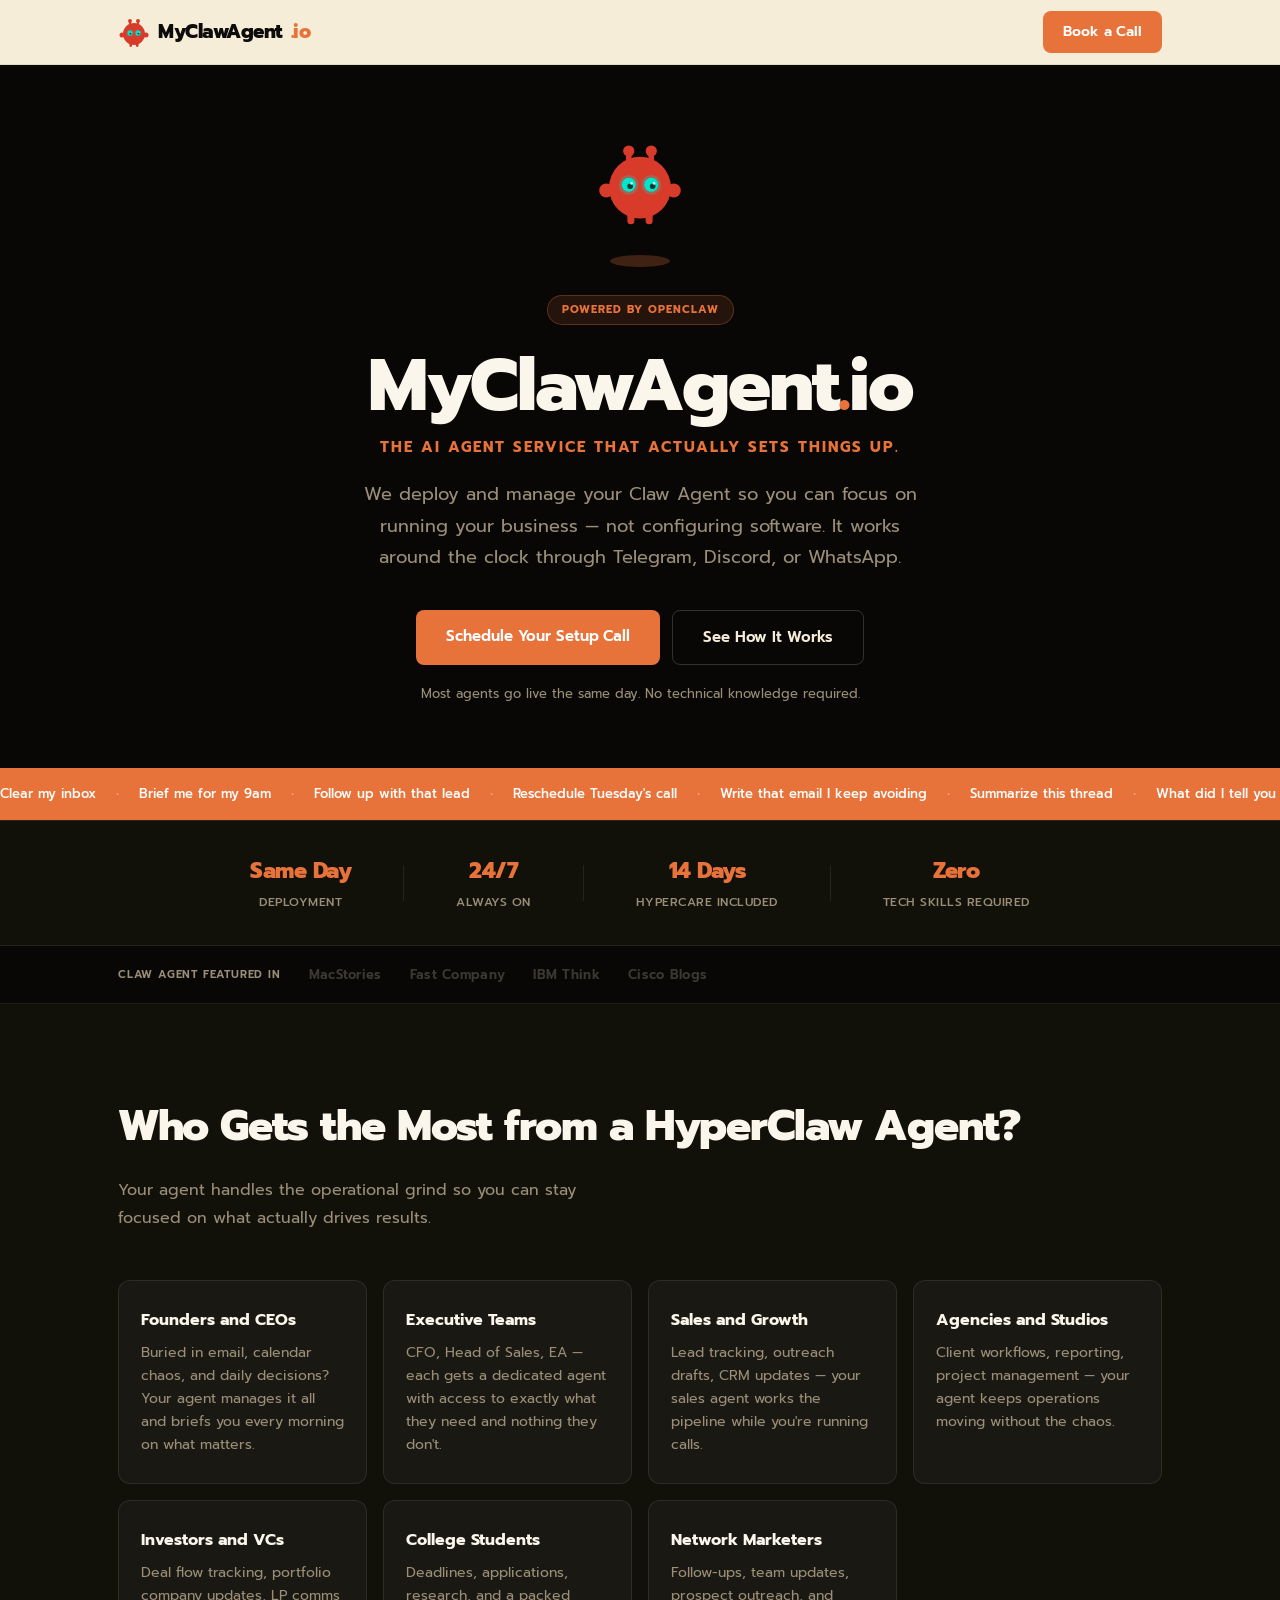
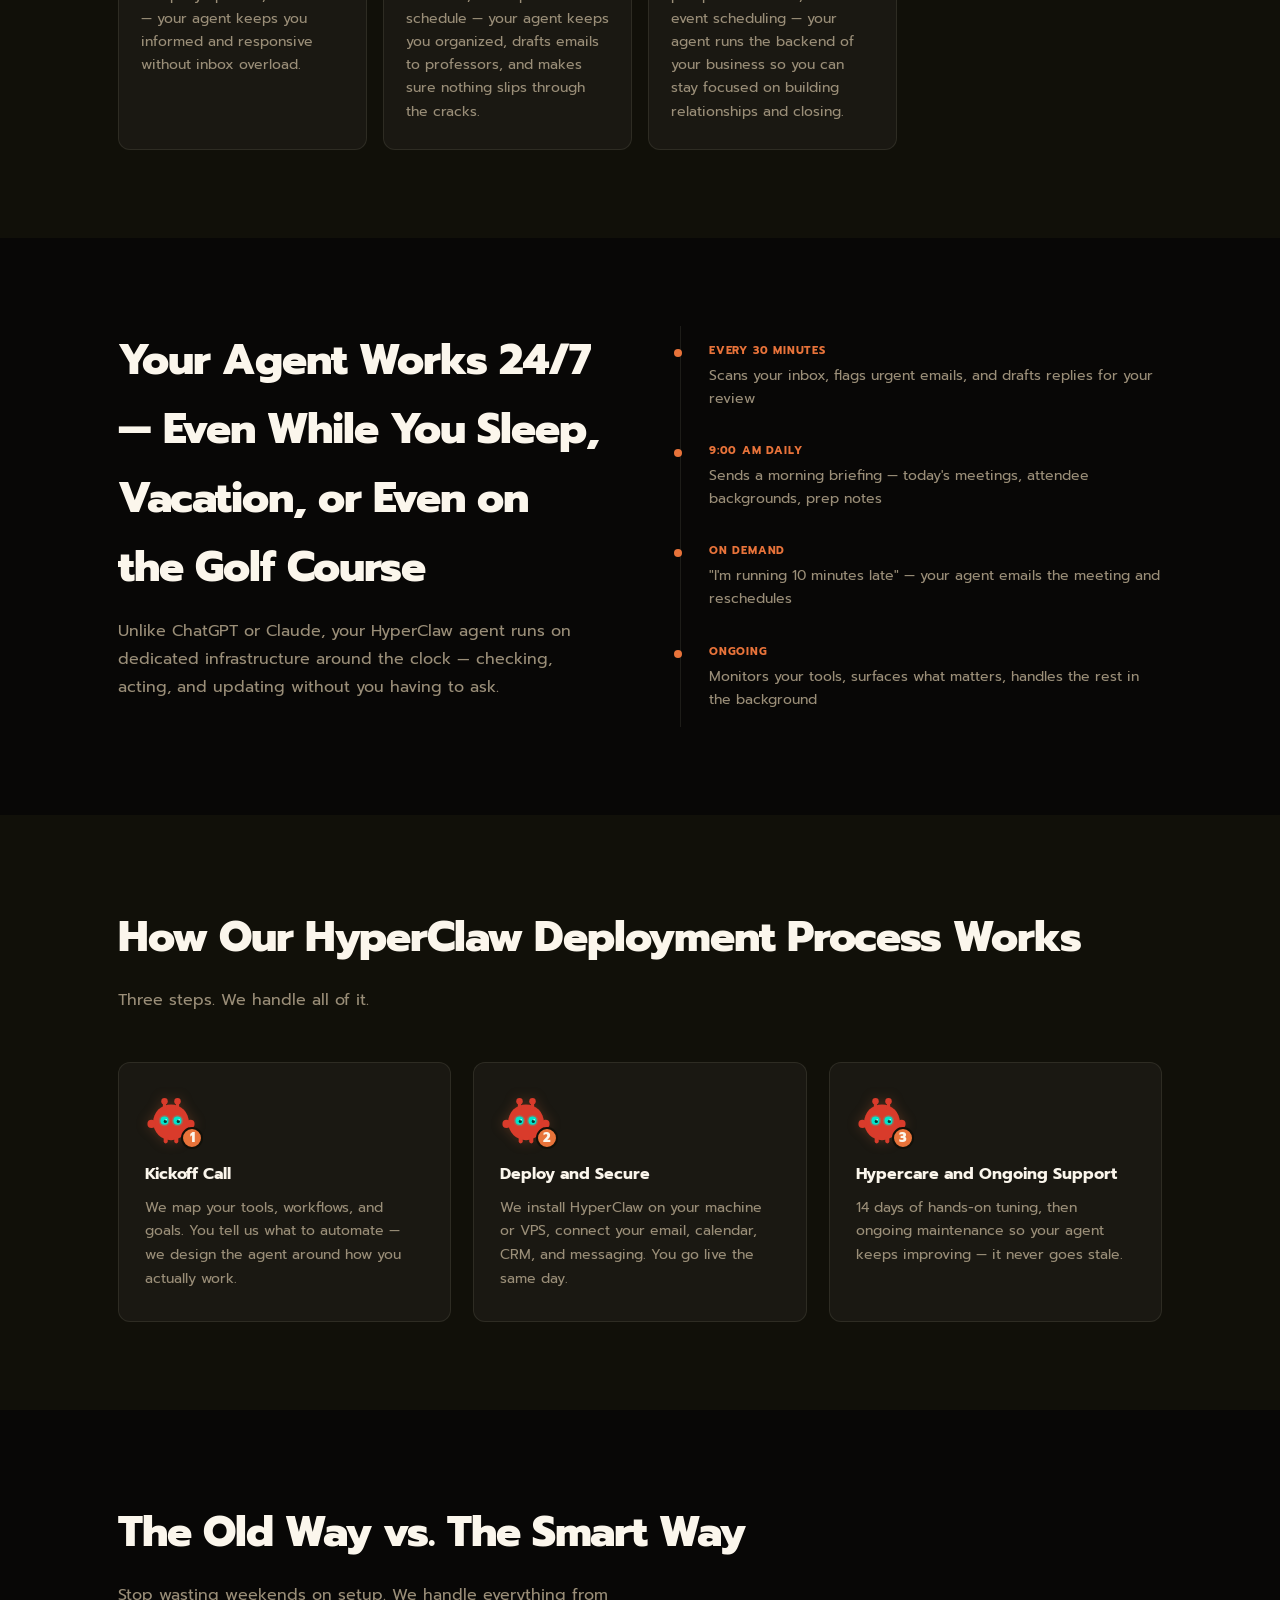
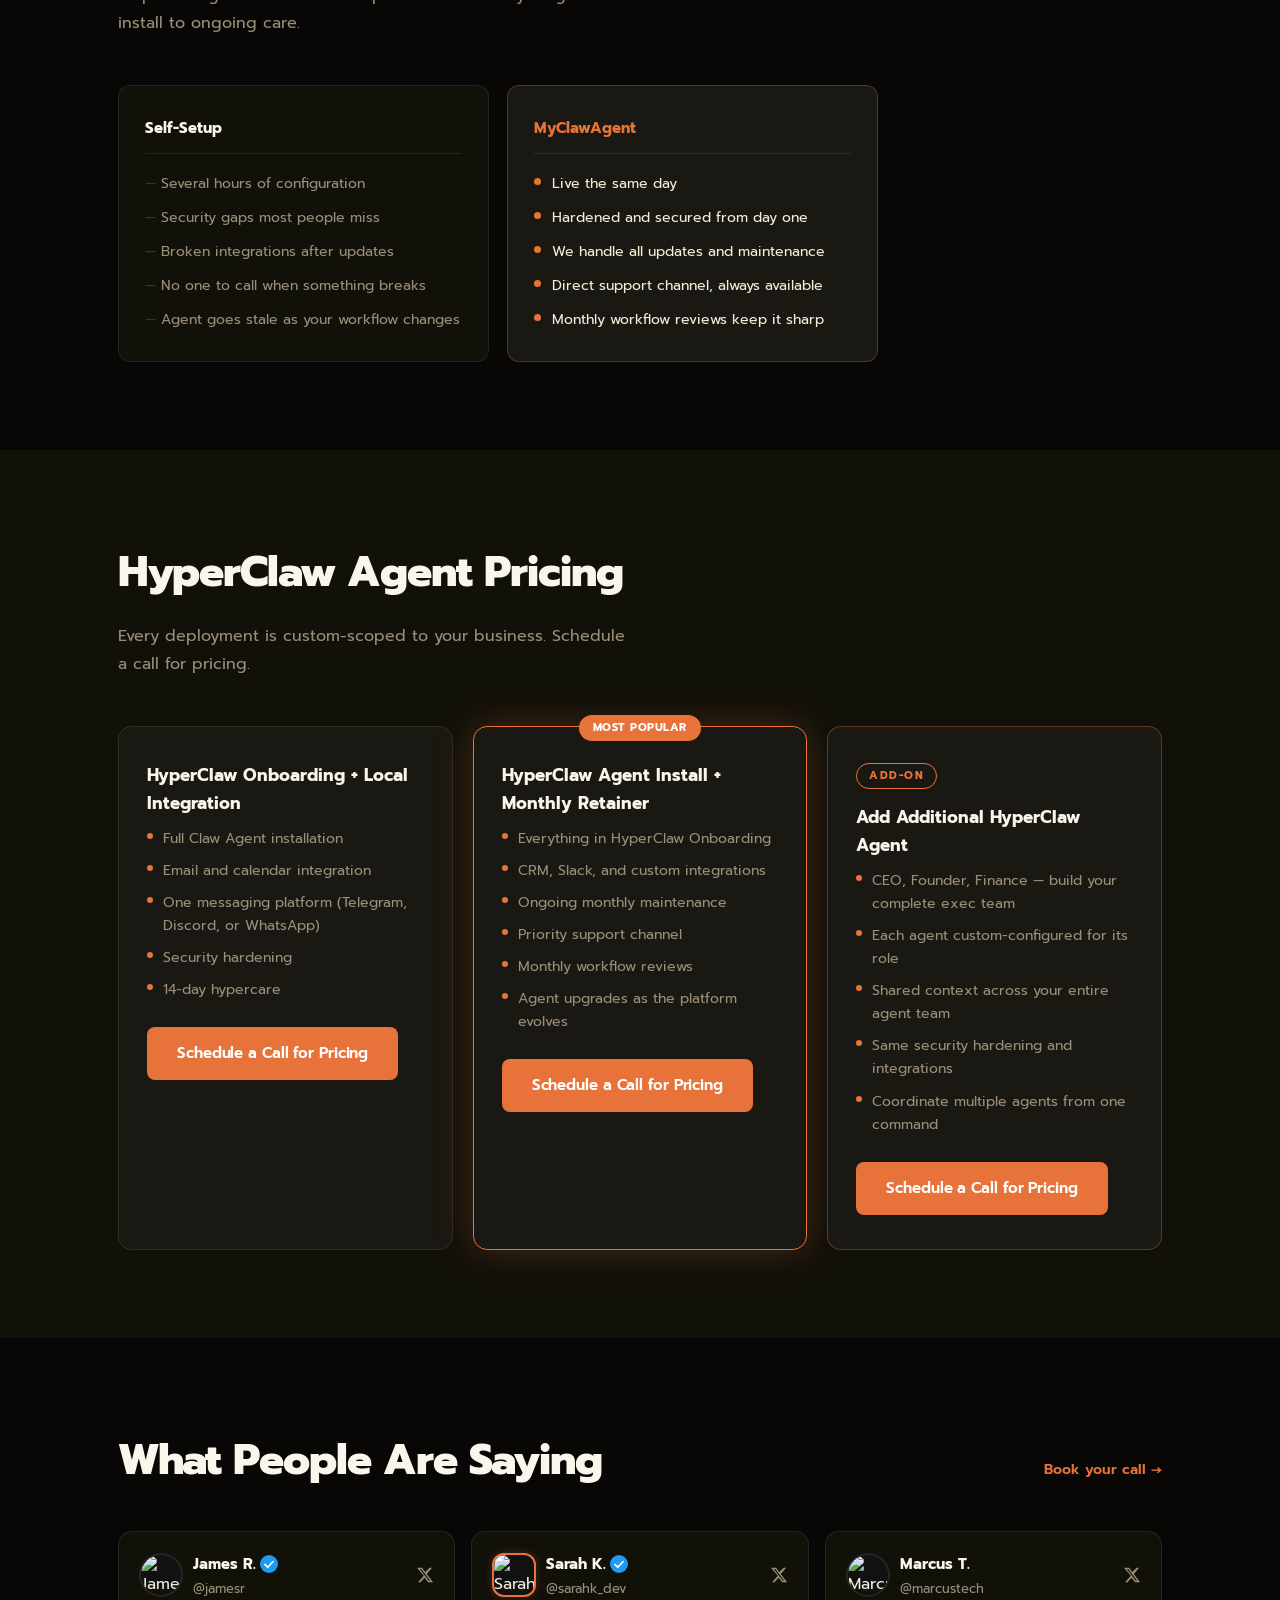
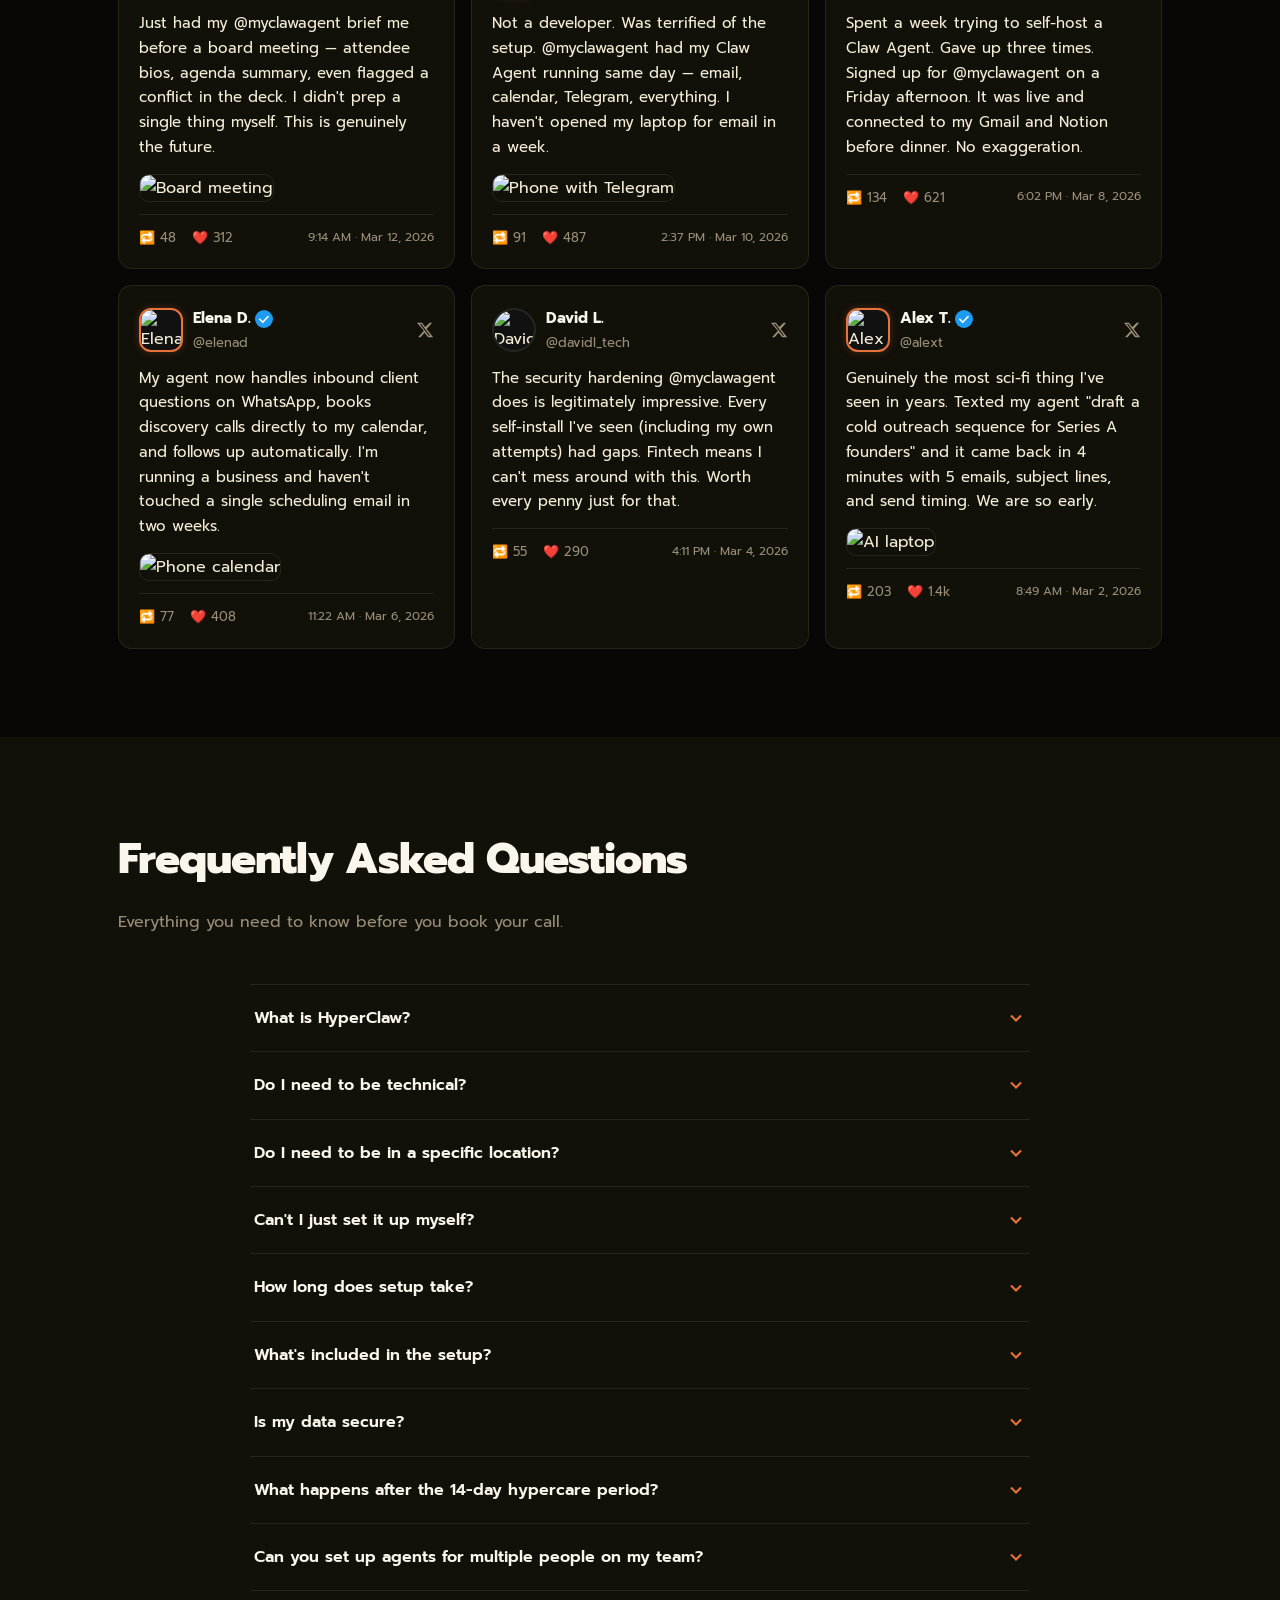
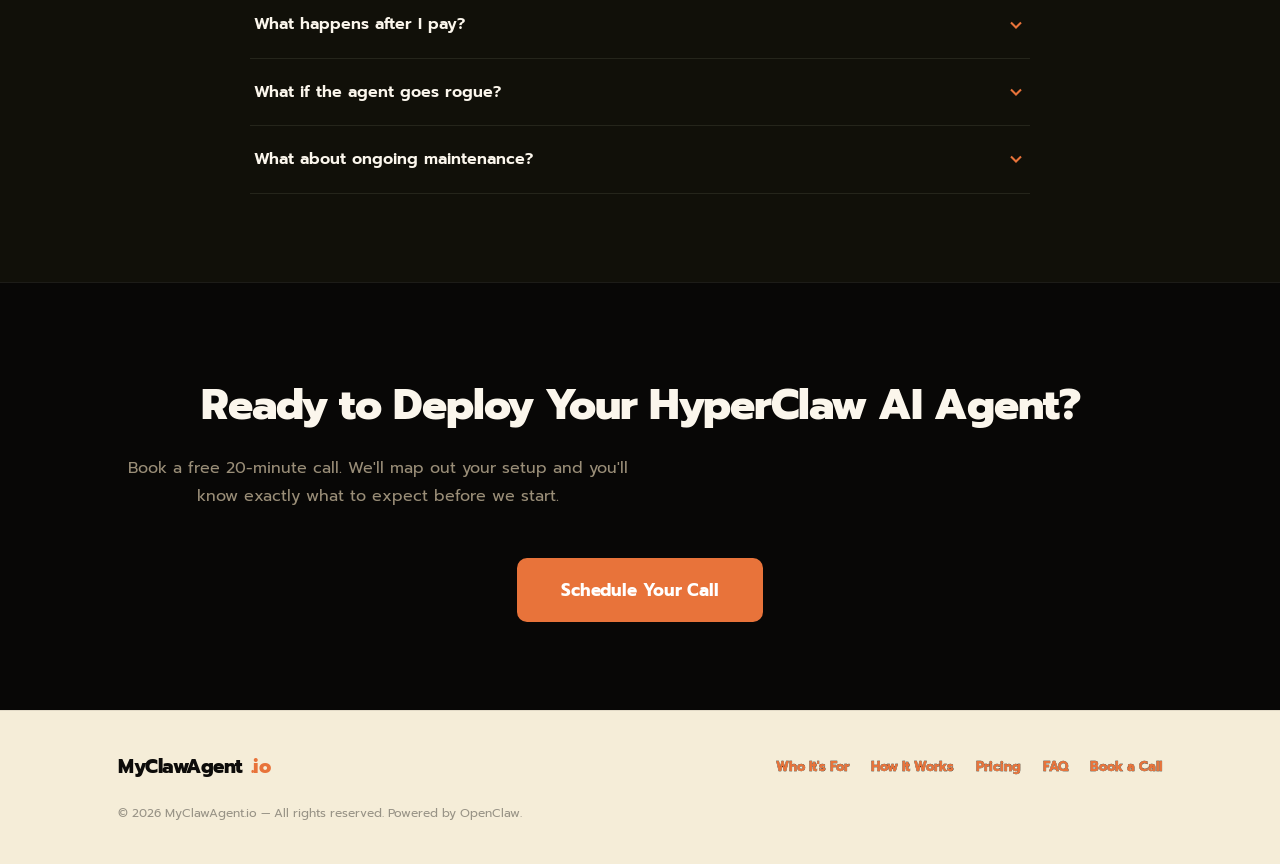
==== commit 6b3fc821: "Update second card title to HyperClaw Agent Install + Monthly Retainer" ====
--- a/index.html
+++ b/index.html
@@ -374,7 +374,7 @@
         </div>
         <div class="pricing-card featured">
           <div class="featured-badge">Most Popular</div>
-          <h3>HyperClaw Agent Retainer</h3>
+          <h3>HyperClaw Agent Install + Monthly Retainer</h3>
           <ul>
             <li>Everything in HyperClaw Onboarding</li>
             <li>CRM, Slack, and custom integrations</li>
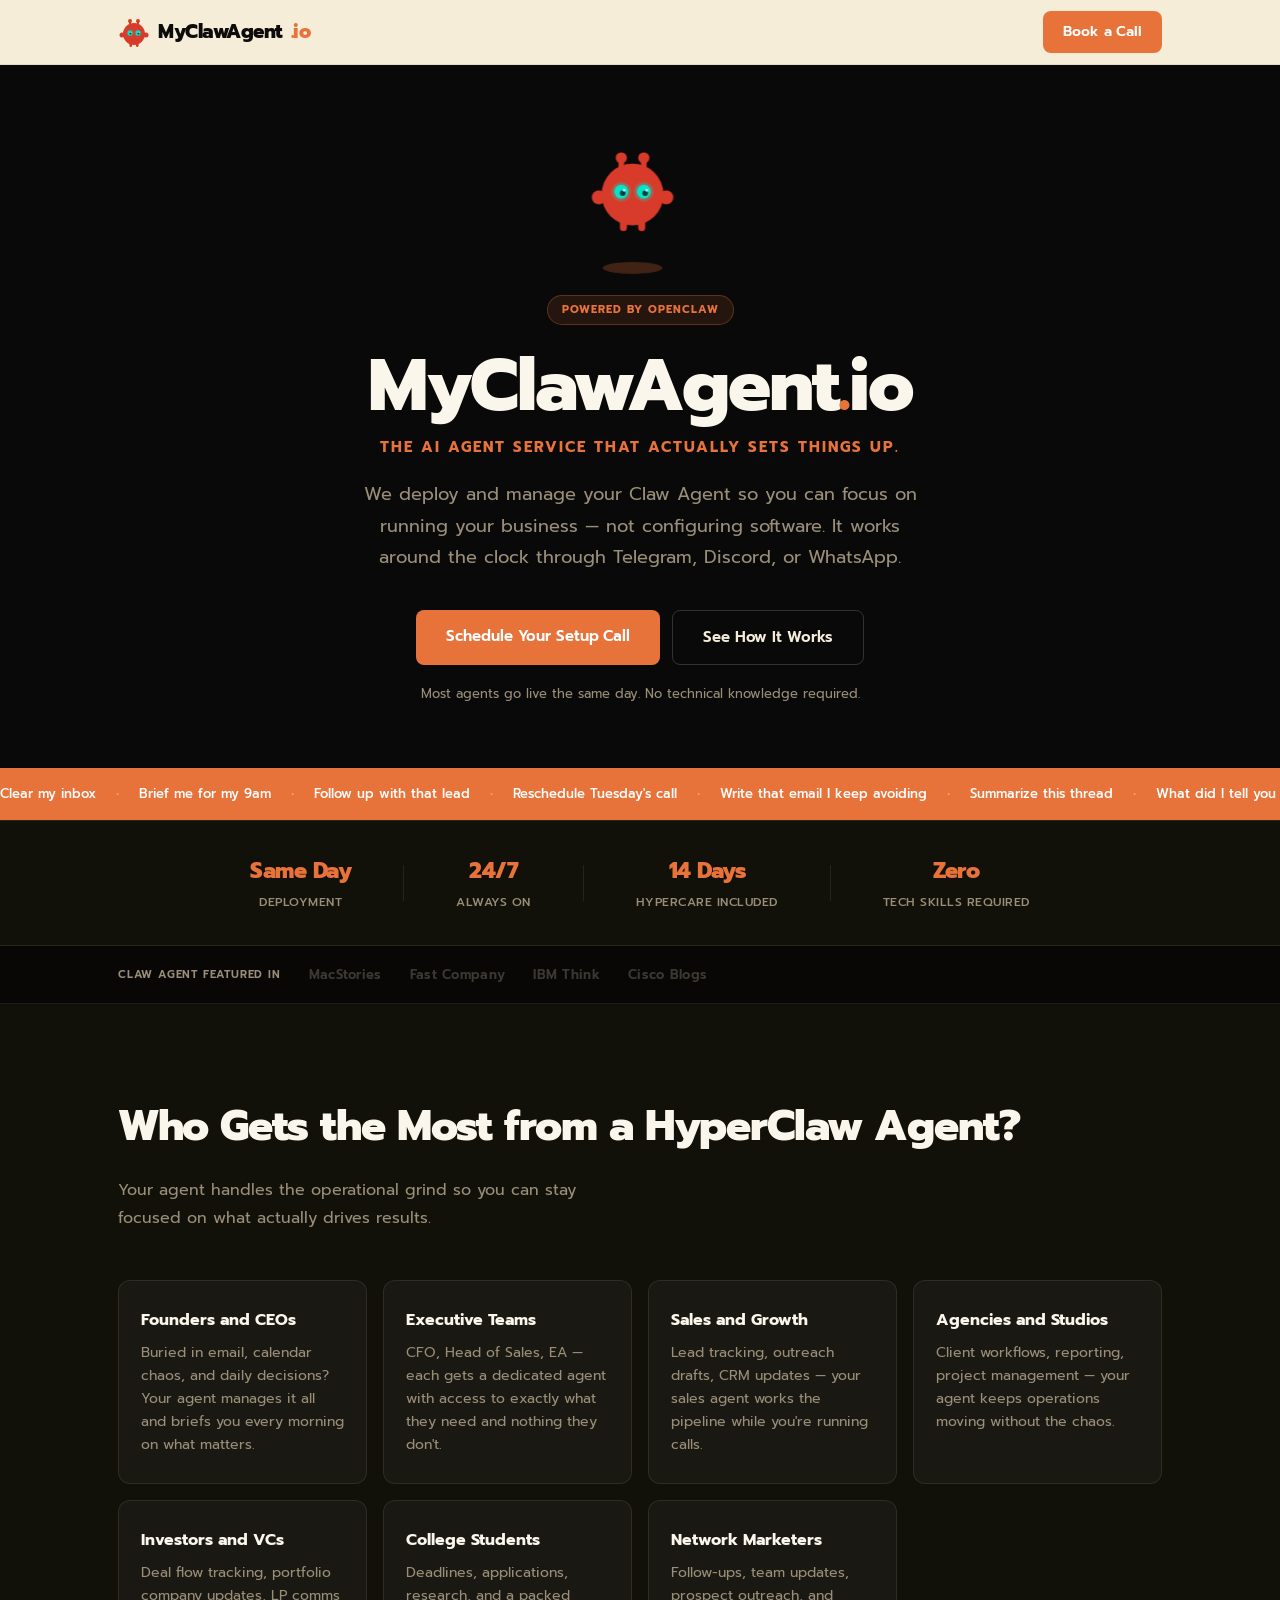
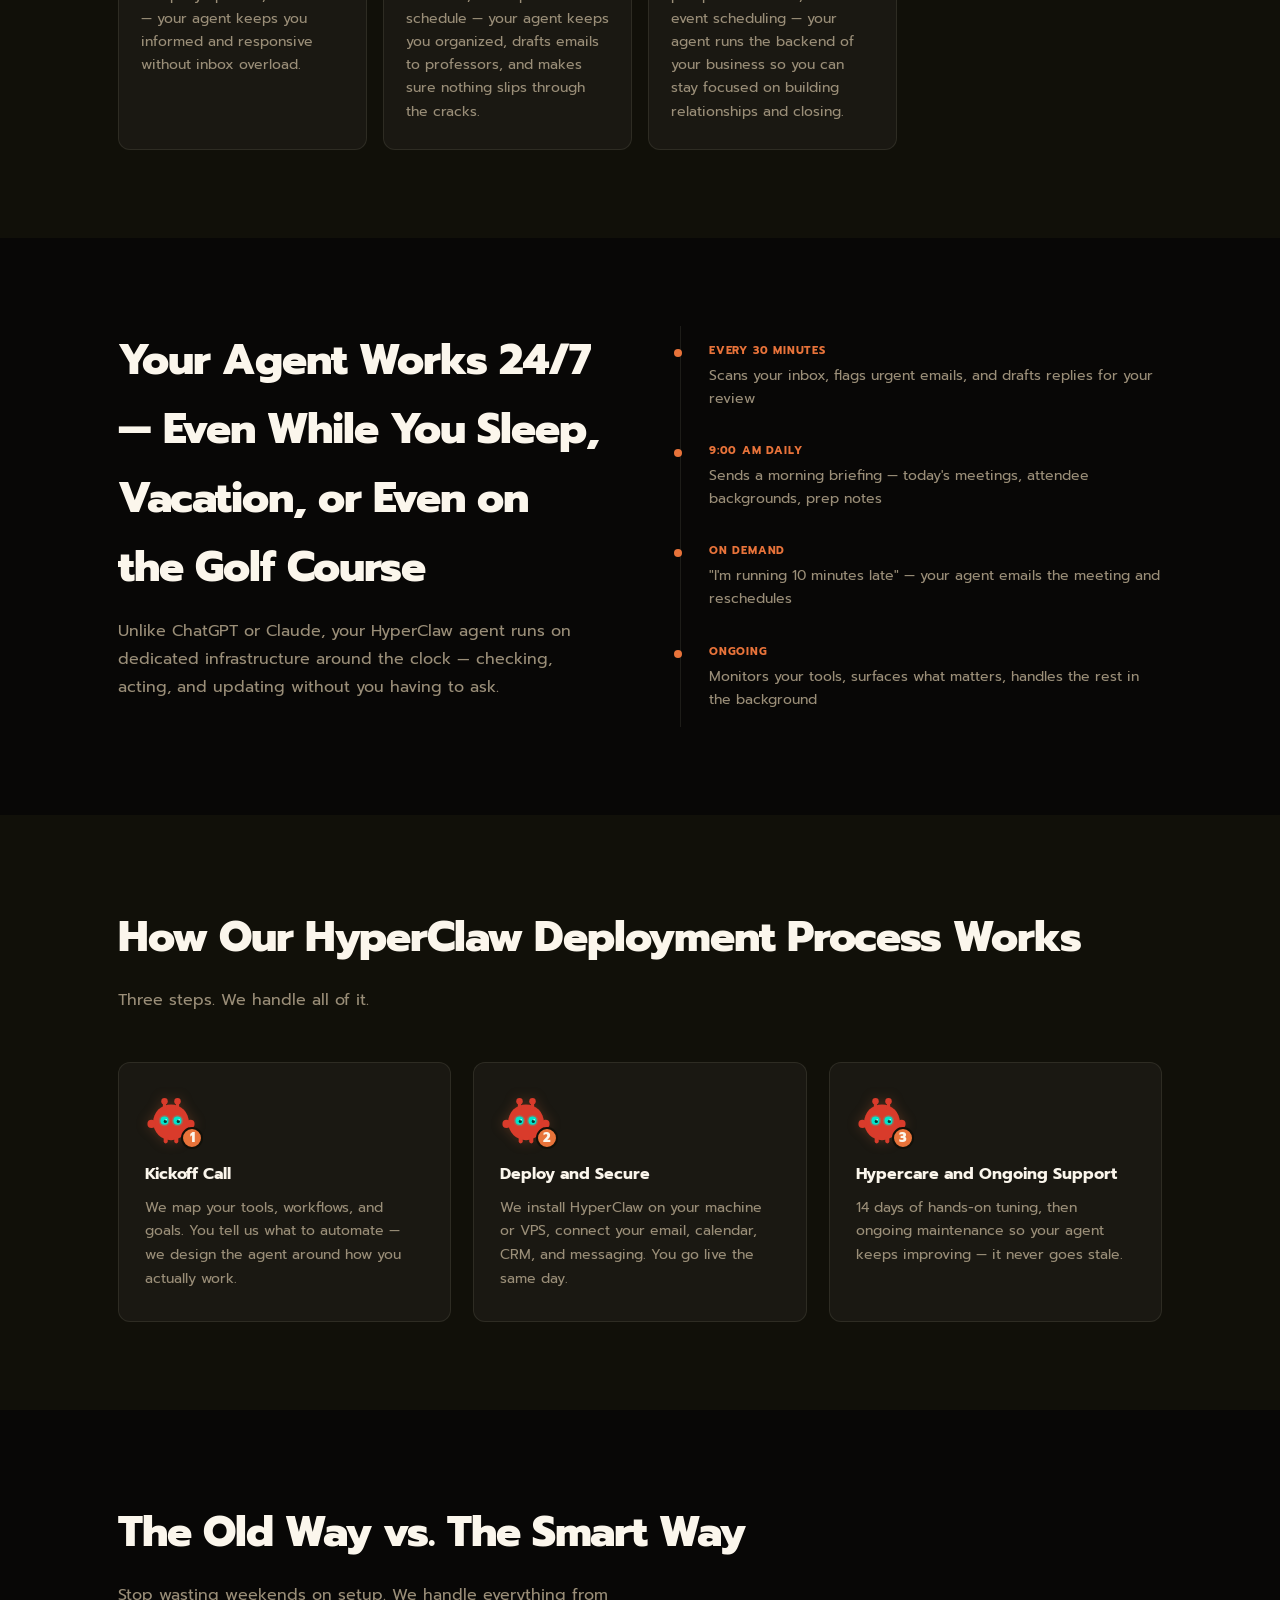
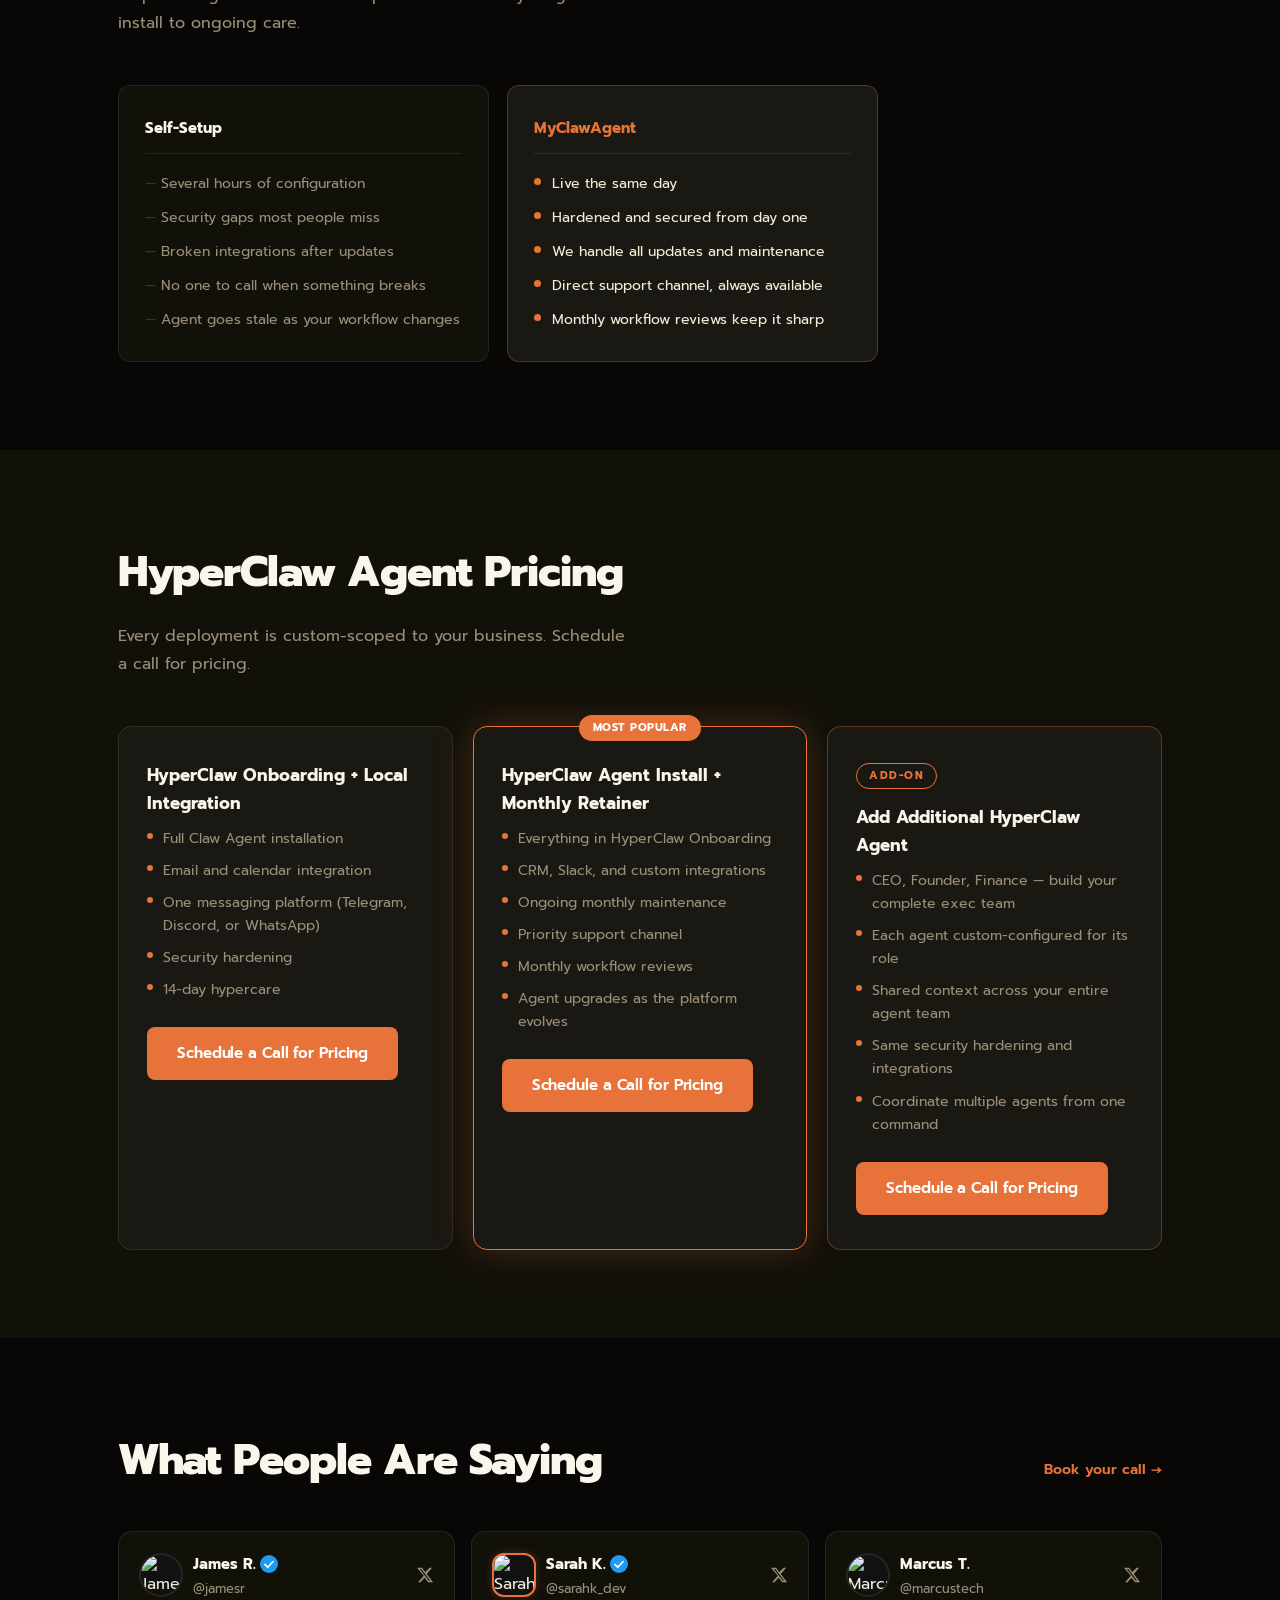
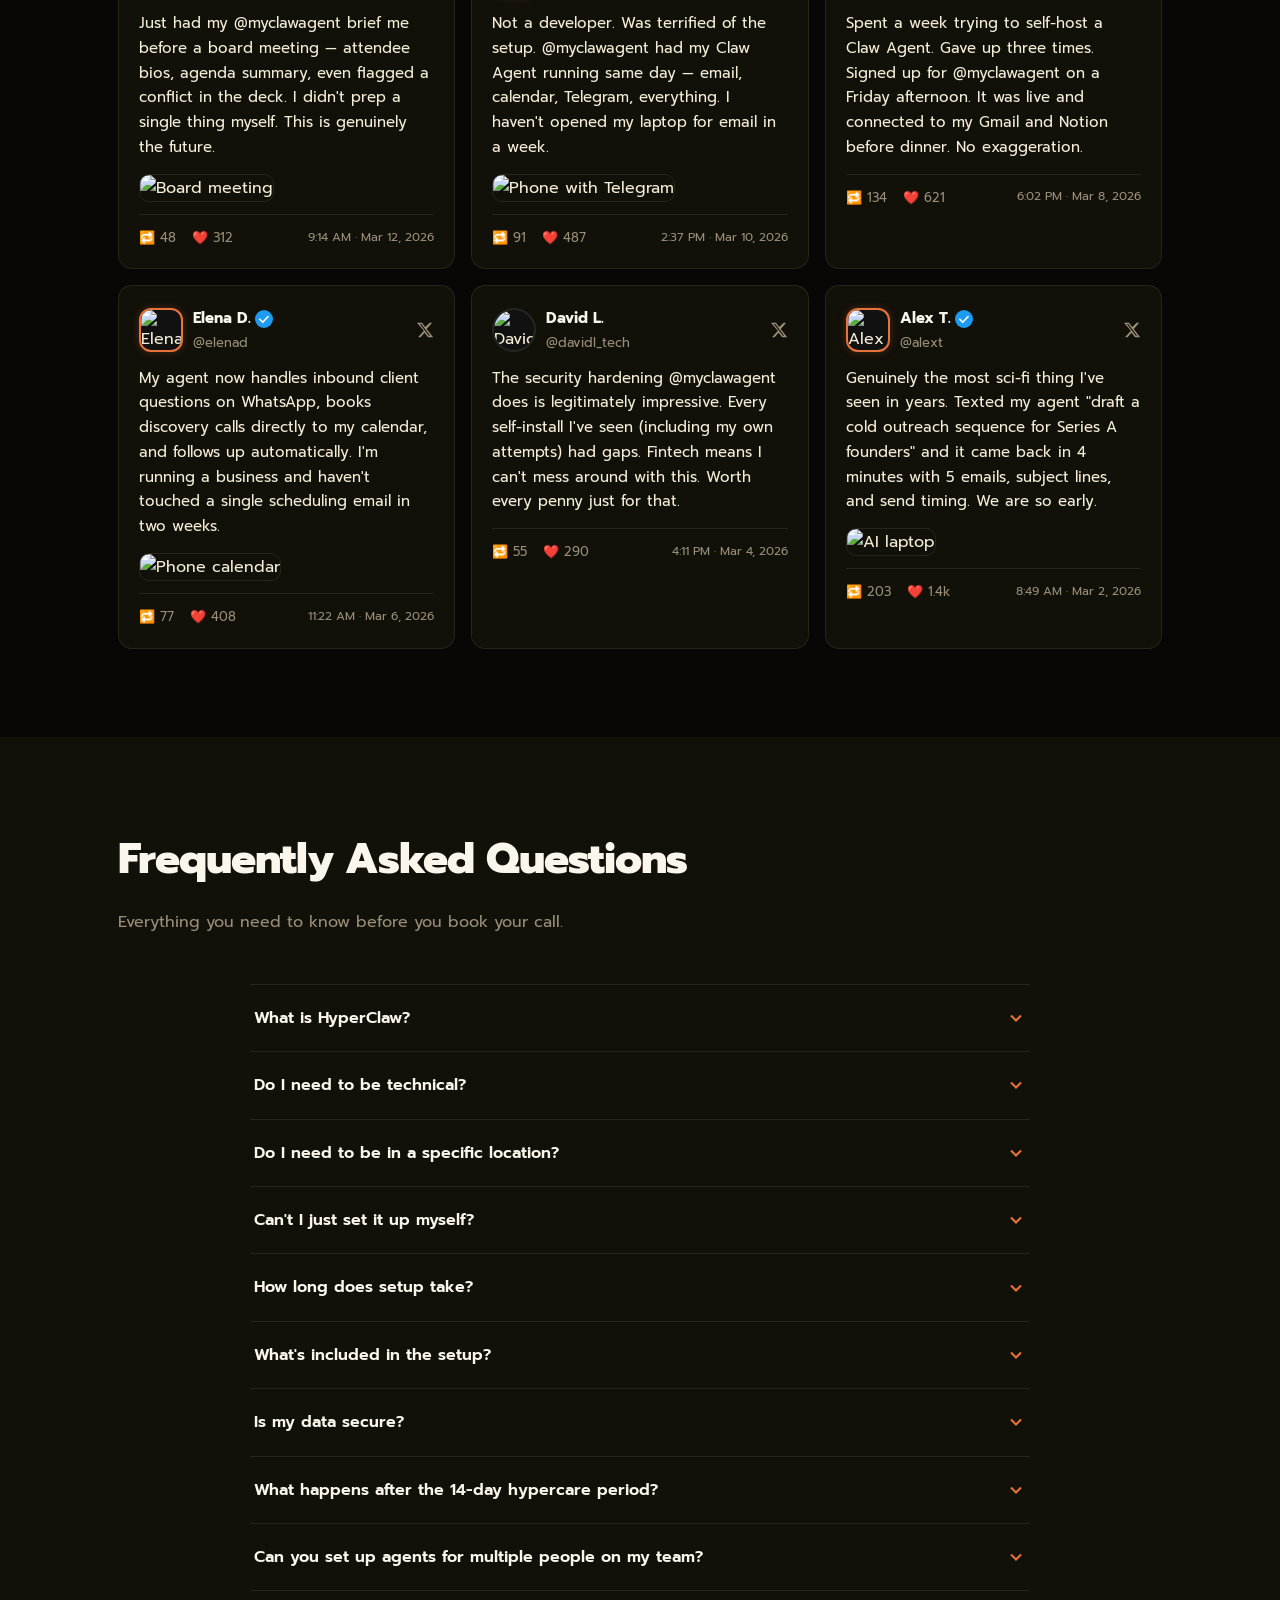
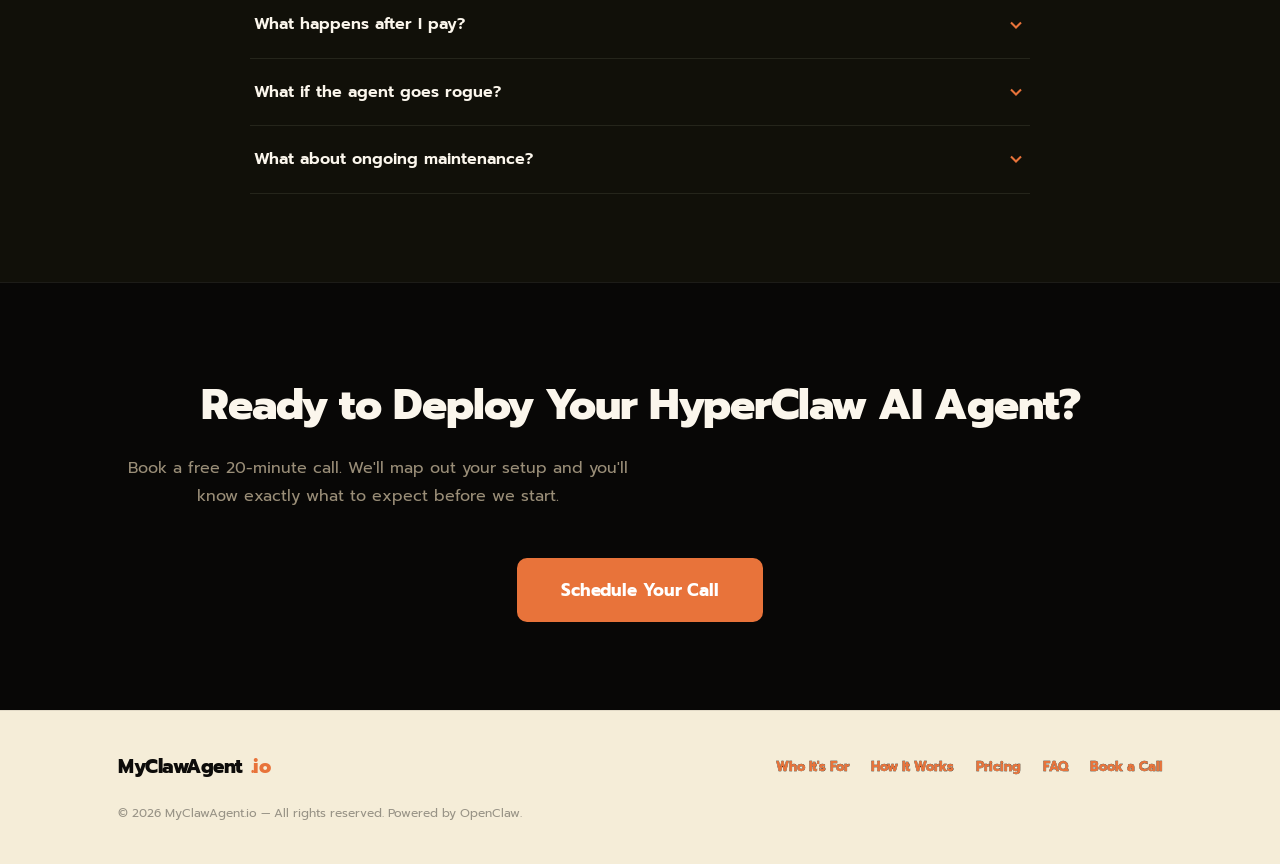
==== commit 99c5967a: "Add AI video background to hero section" ====
--- a/index.html
+++ b/index.html
@@ -147,6 +147,10 @@
 
   <!-- HERO -->
   <section class="hero">
+    <video class="hero-video-bg" autoplay muted loop playsinline>
+      <source src="hero-bg.mp4" type="video/mp4">
+    </video>
+    <div class="hero-video-overlay"></div>
     <div class="container">
       <div class="mascot-wrap" id="mascot" title="Click me!">
     <img src="logo.svg" alt="MyClawAgent mascot" class="hero-mascot" id="mascot-img" />
--- a/style.css
+++ b/style.css
@@ -186,6 +186,30 @@
 .hero {
   padding: 72px 0 64px;
   text-align: center;
+  position: relative;
+  overflow: hidden;
+}
+.hero-video-bg {
+  position: absolute;
+  top: 50%;
+  left: 50%;
+  min-width: 100%;
+  min-height: 100%;
+  width: auto;
+  height: auto;
+  transform: translate(-50%, -50%);
+  object-fit: cover;
+  z-index: 0;
+}
+.hero-video-overlay {
+  position: absolute;
+  inset: 0;
+  background: rgba(10, 10, 10, 0.72);
+  z-index: 1;
+}
+.hero .container {
+  position: relative;
+  z-index: 2;
 }
 .hero-mascot {
   width: 90px;
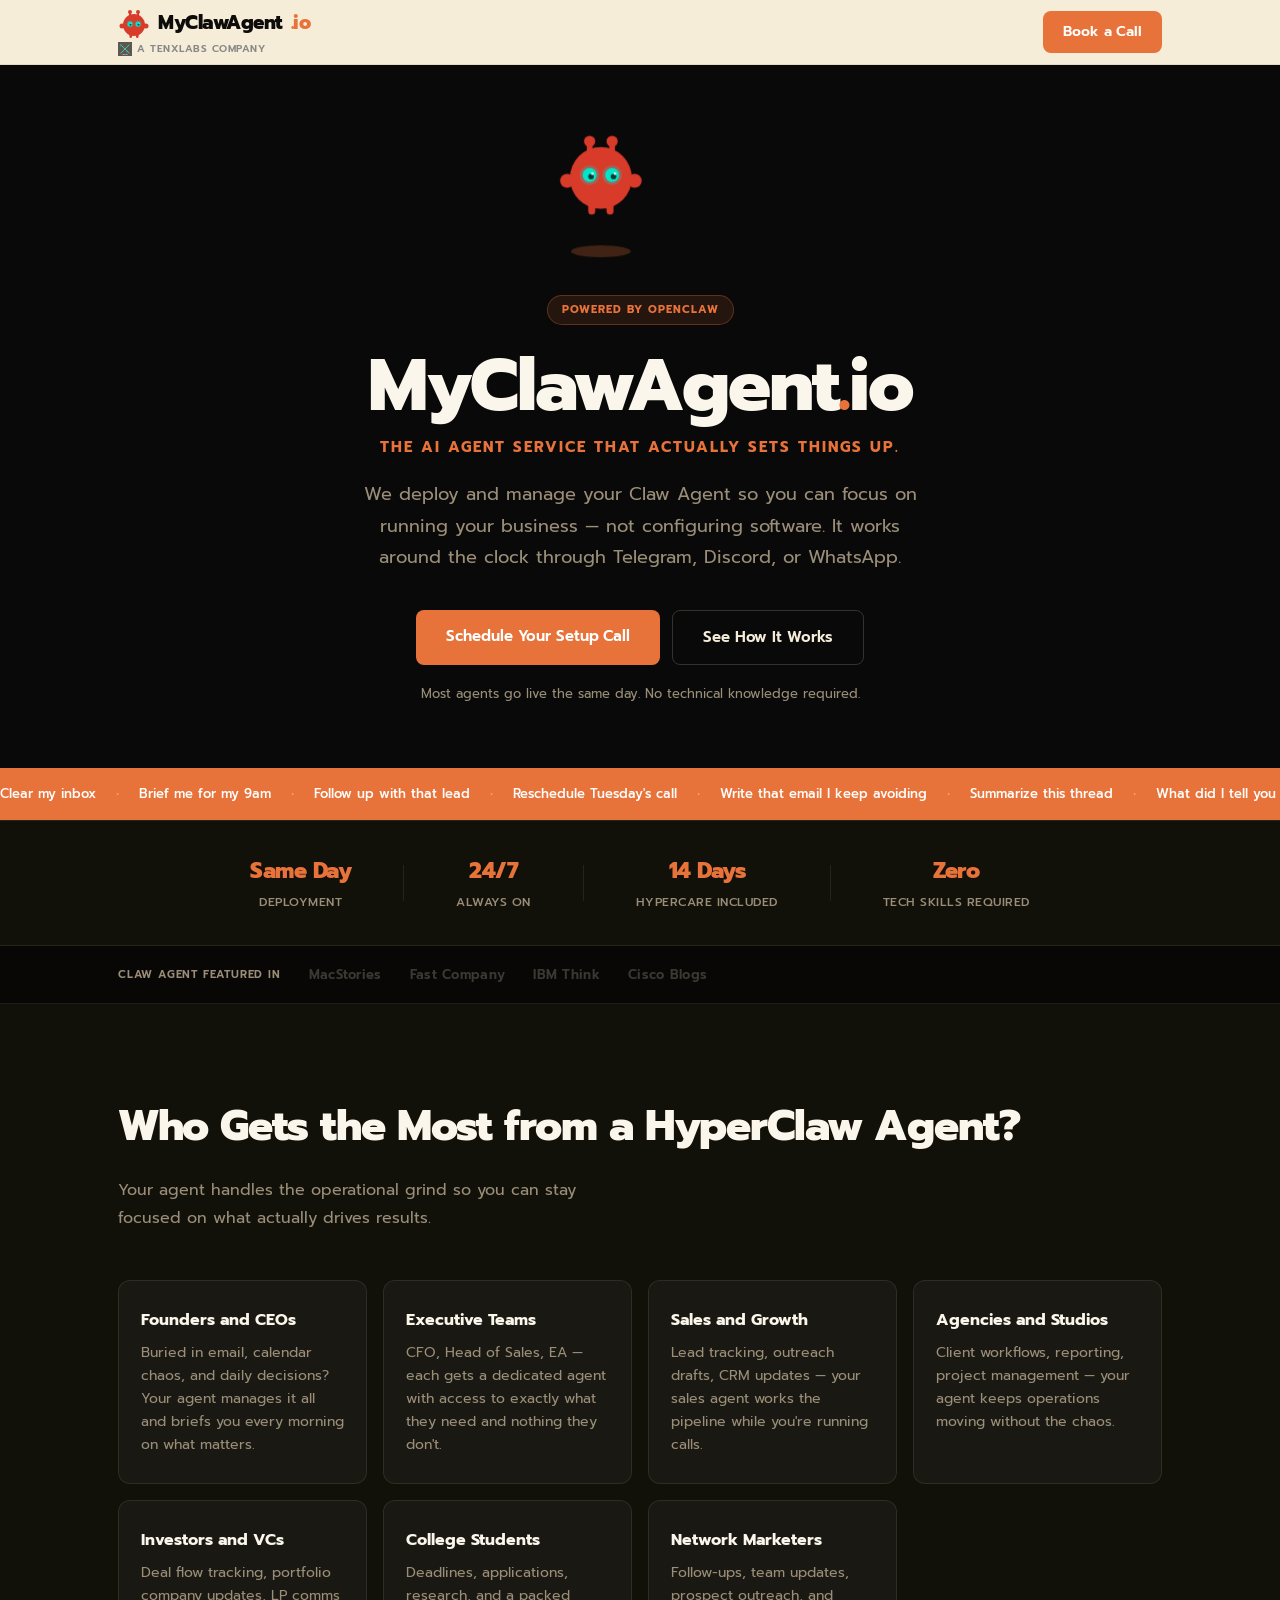
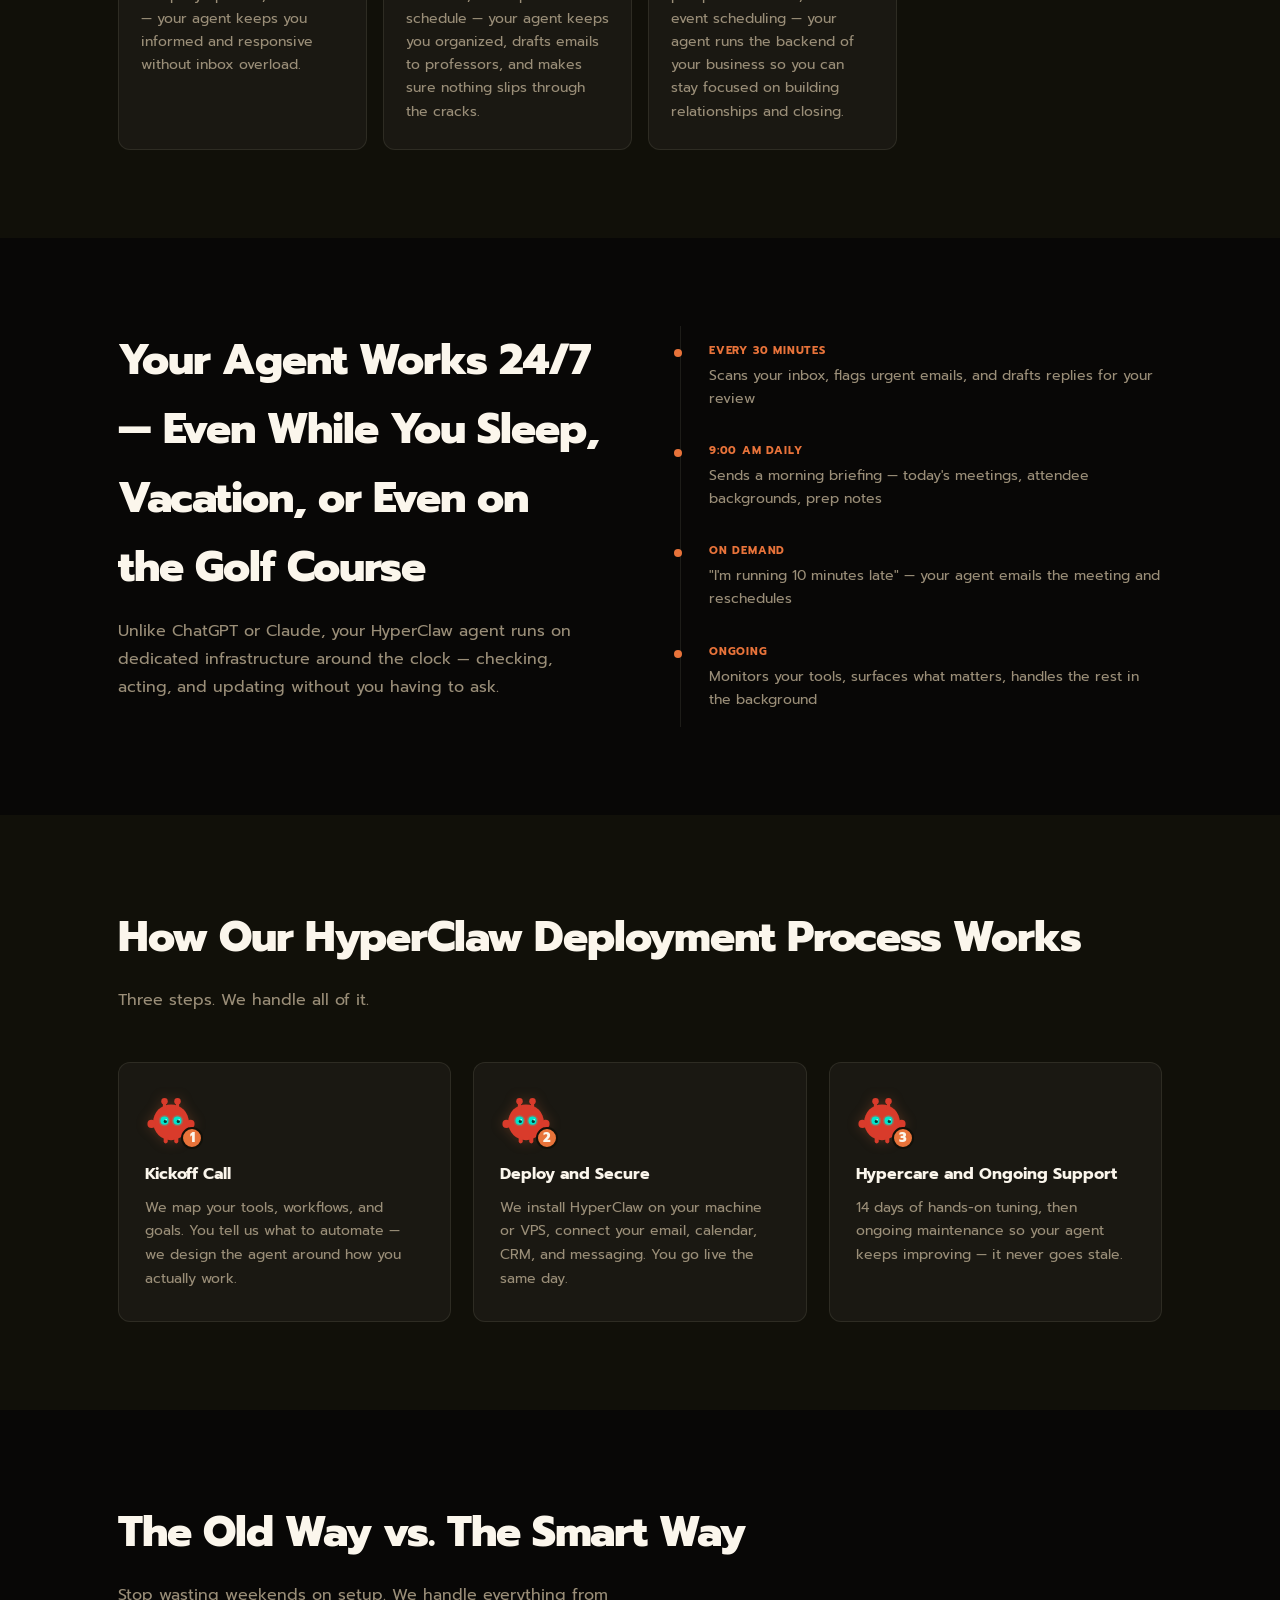
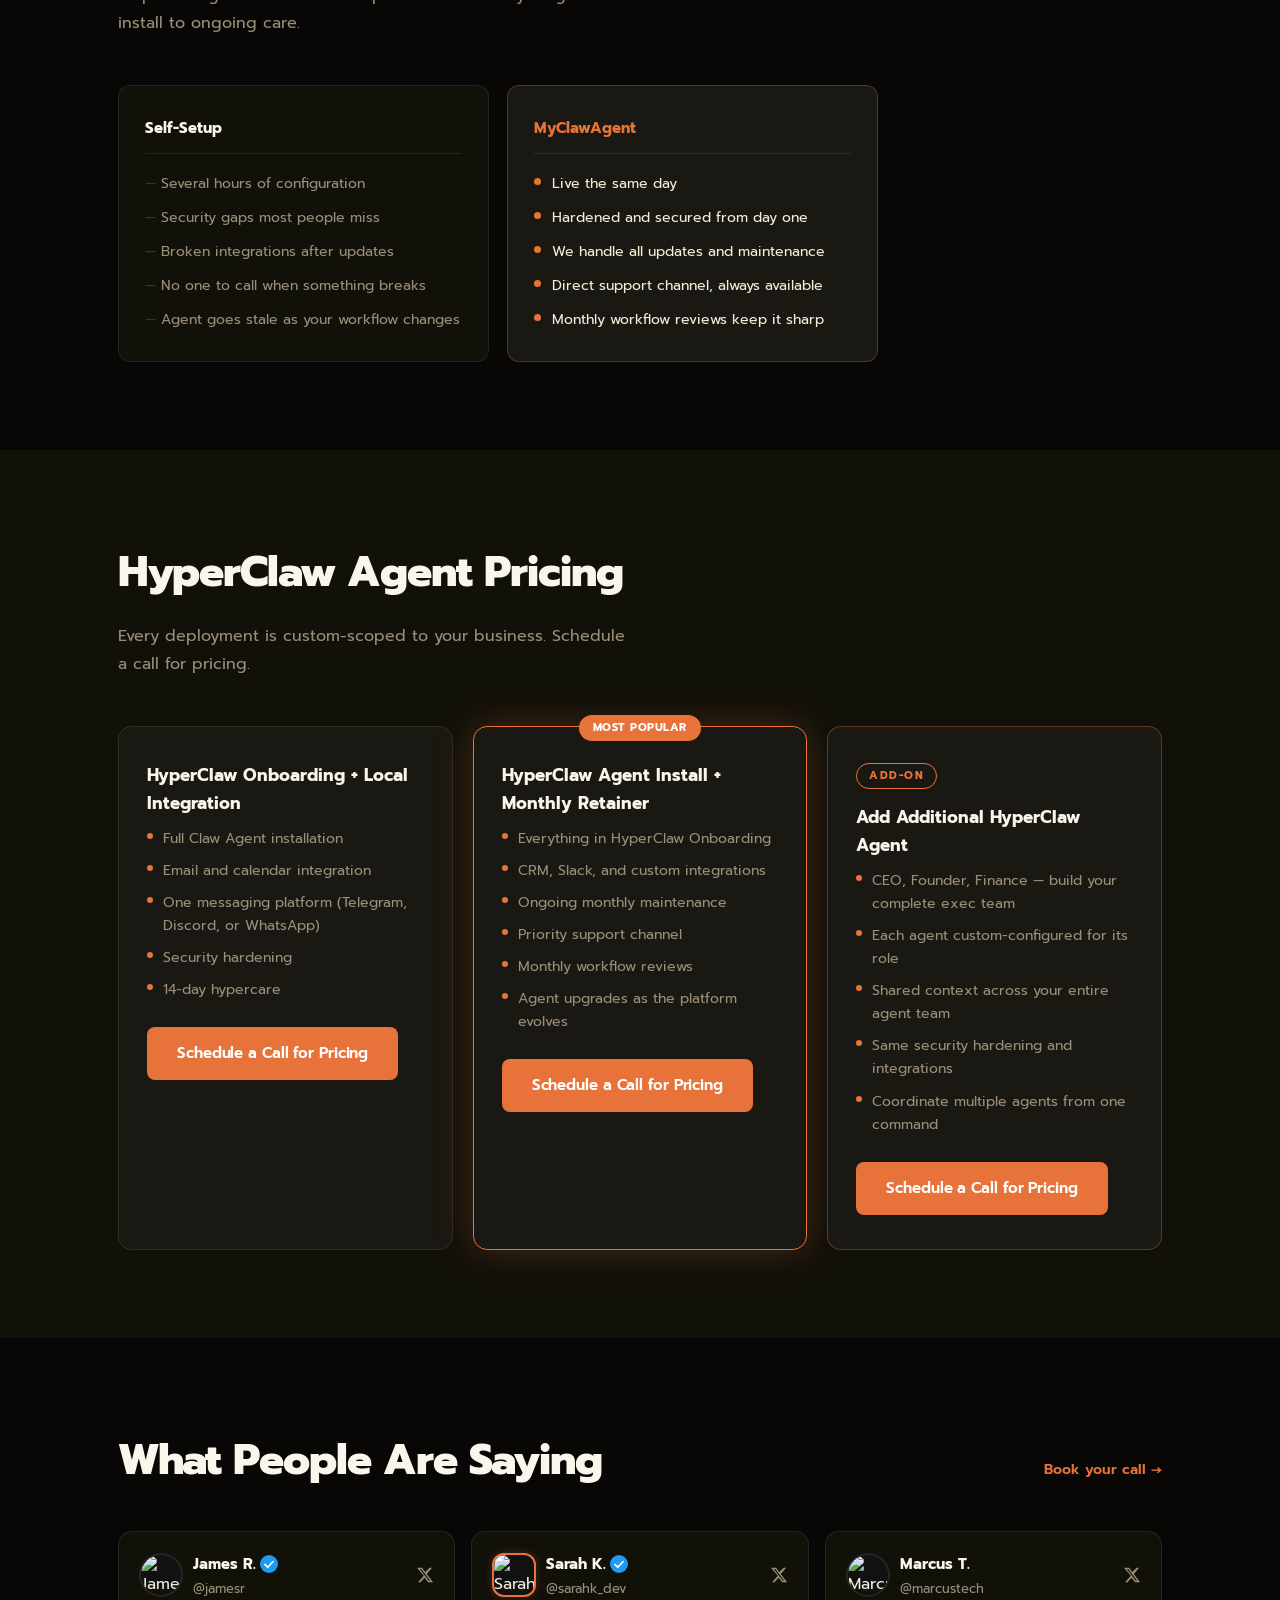
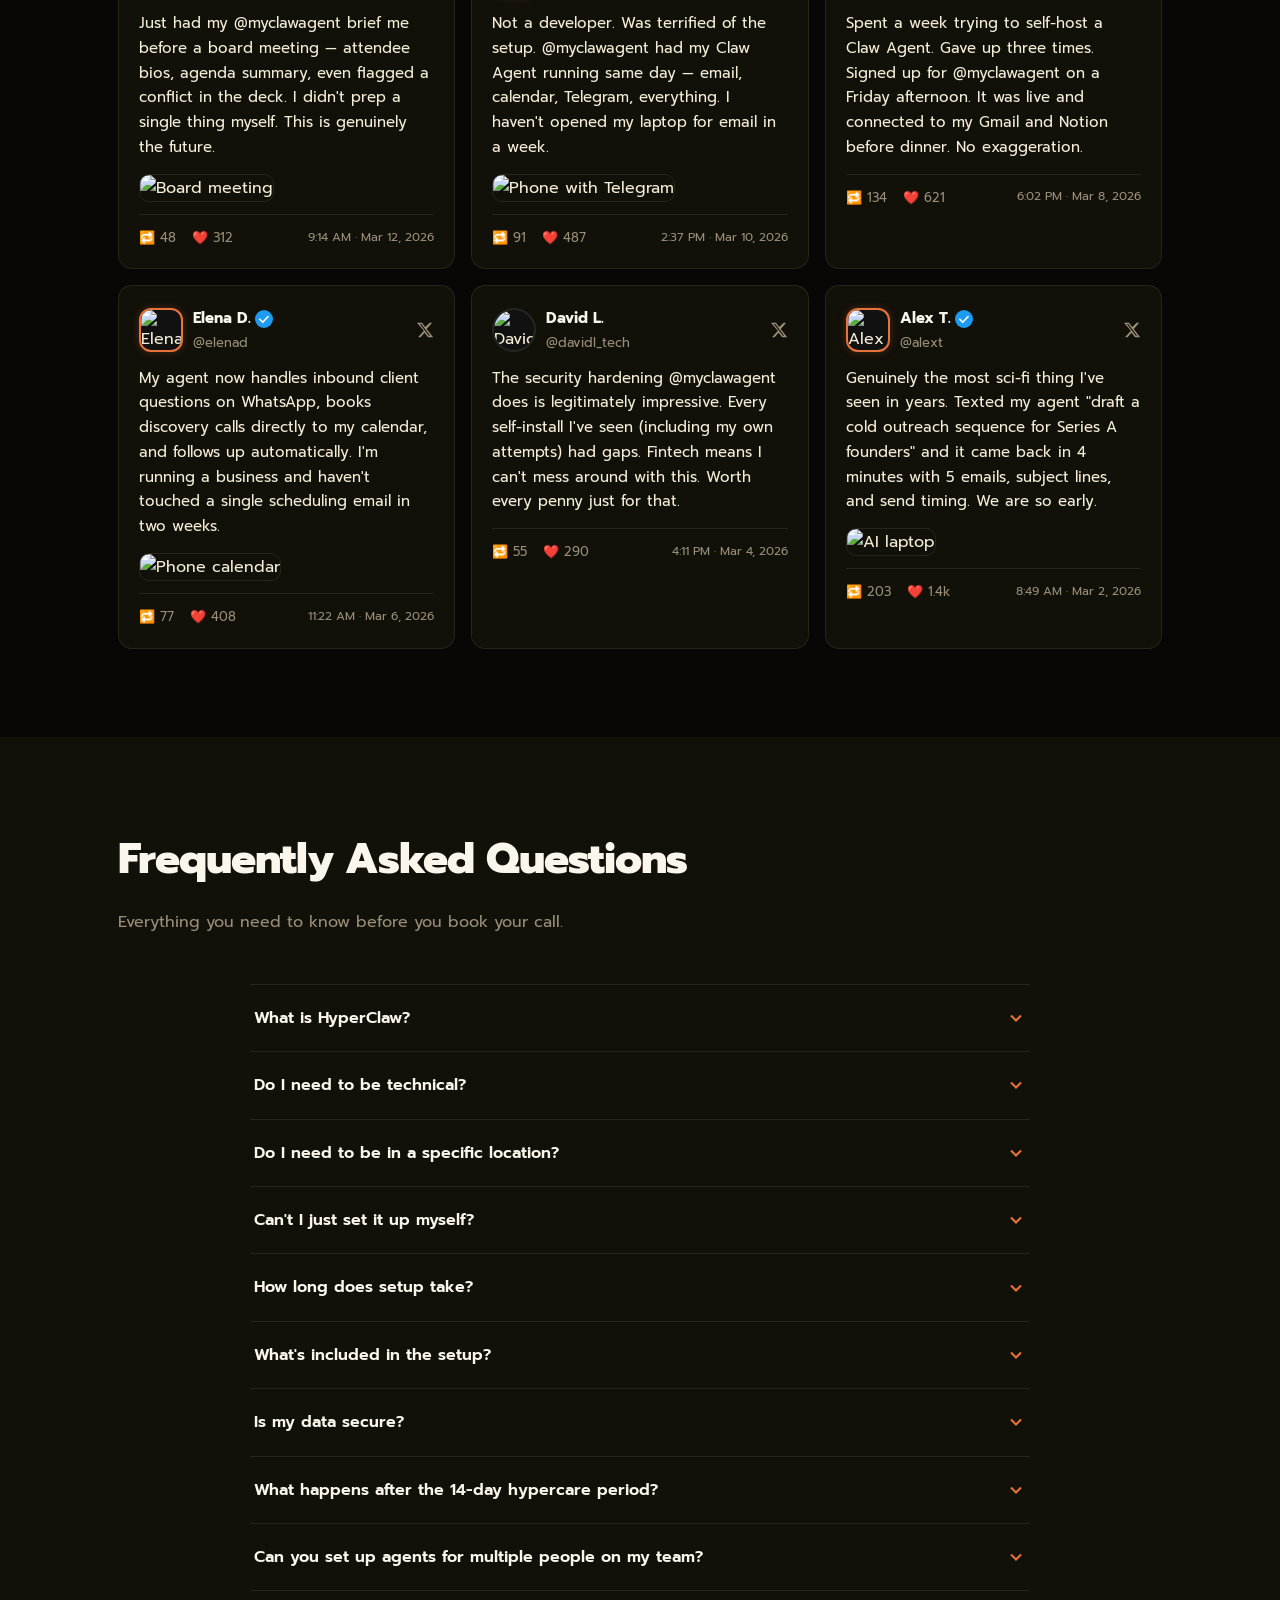
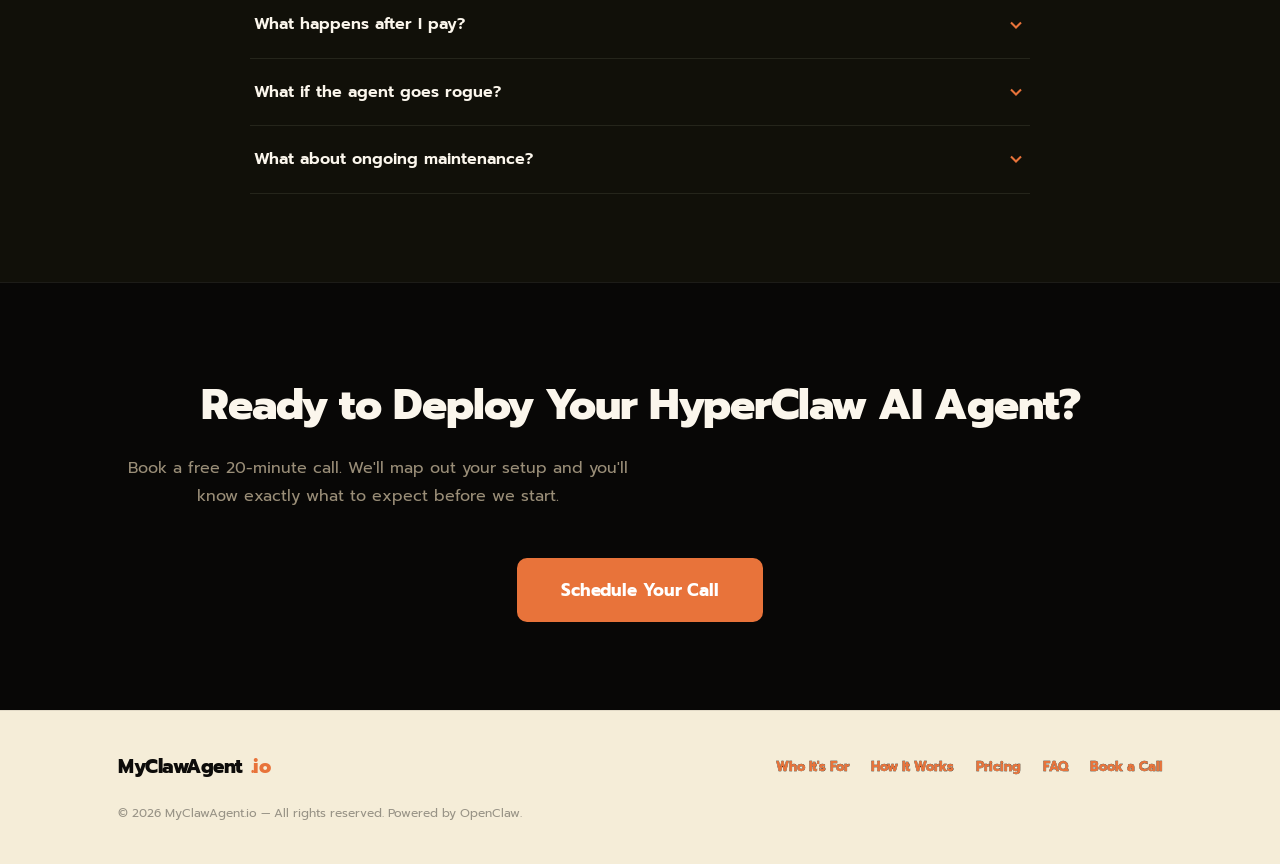
==== commit 47183ca0: "Add TenXLabs acquired branding to nav header" ====
--- a/index.html
+++ b/index.html
@@ -140,7 +140,10 @@
   <!-- NAV -->
   <nav class="nav">
     <div class="nav-inner">
-      <div class="logo"><img src="logo.svg" alt="MyClawAgent" class="logo-icon" />MyClawAgent<span class="logo-dot">.io</span></div>
+      <div class="logo-wrap">
+        <div class="logo"><img src="logo.svg" alt="MyClawAgent" class="logo-icon" />MyClawAgent<span class="logo-dot">.io</span></div>
+        <div class="logo-acquired"><img src="tenxlabs-logo.svg" alt="TenXLabs" class="tenxlabs-logo-icon" /><span>A TenXLabs Company</span></div>
+      </div>
       <a href="#book" class="btn btn-sm">Book a Call</a>
     </div>
   </nav>
--- a/style.css
+++ b/style.css
@@ -94,6 +94,18 @@
 }
 .logo-dot { color: var(--accent); }
 .logo-icon { width: 32px; height: 32px; display: block; }
+.logo-wrap { display: flex; flex-direction: column; gap: 2px; }
+.logo-acquired {
+  display: flex;
+  align-items: center;
+  gap: 5px;
+  font-size: 10px;
+  font-weight: 600;
+  color: #888;
+  letter-spacing: 0.5px;
+  text-transform: uppercase;
+}
+.tenxlabs-logo-icon { height: 14px; width: auto; opacity: 0.7; }
 
 /* ── CUSTOM CLAW CURSOR ── */
 body {
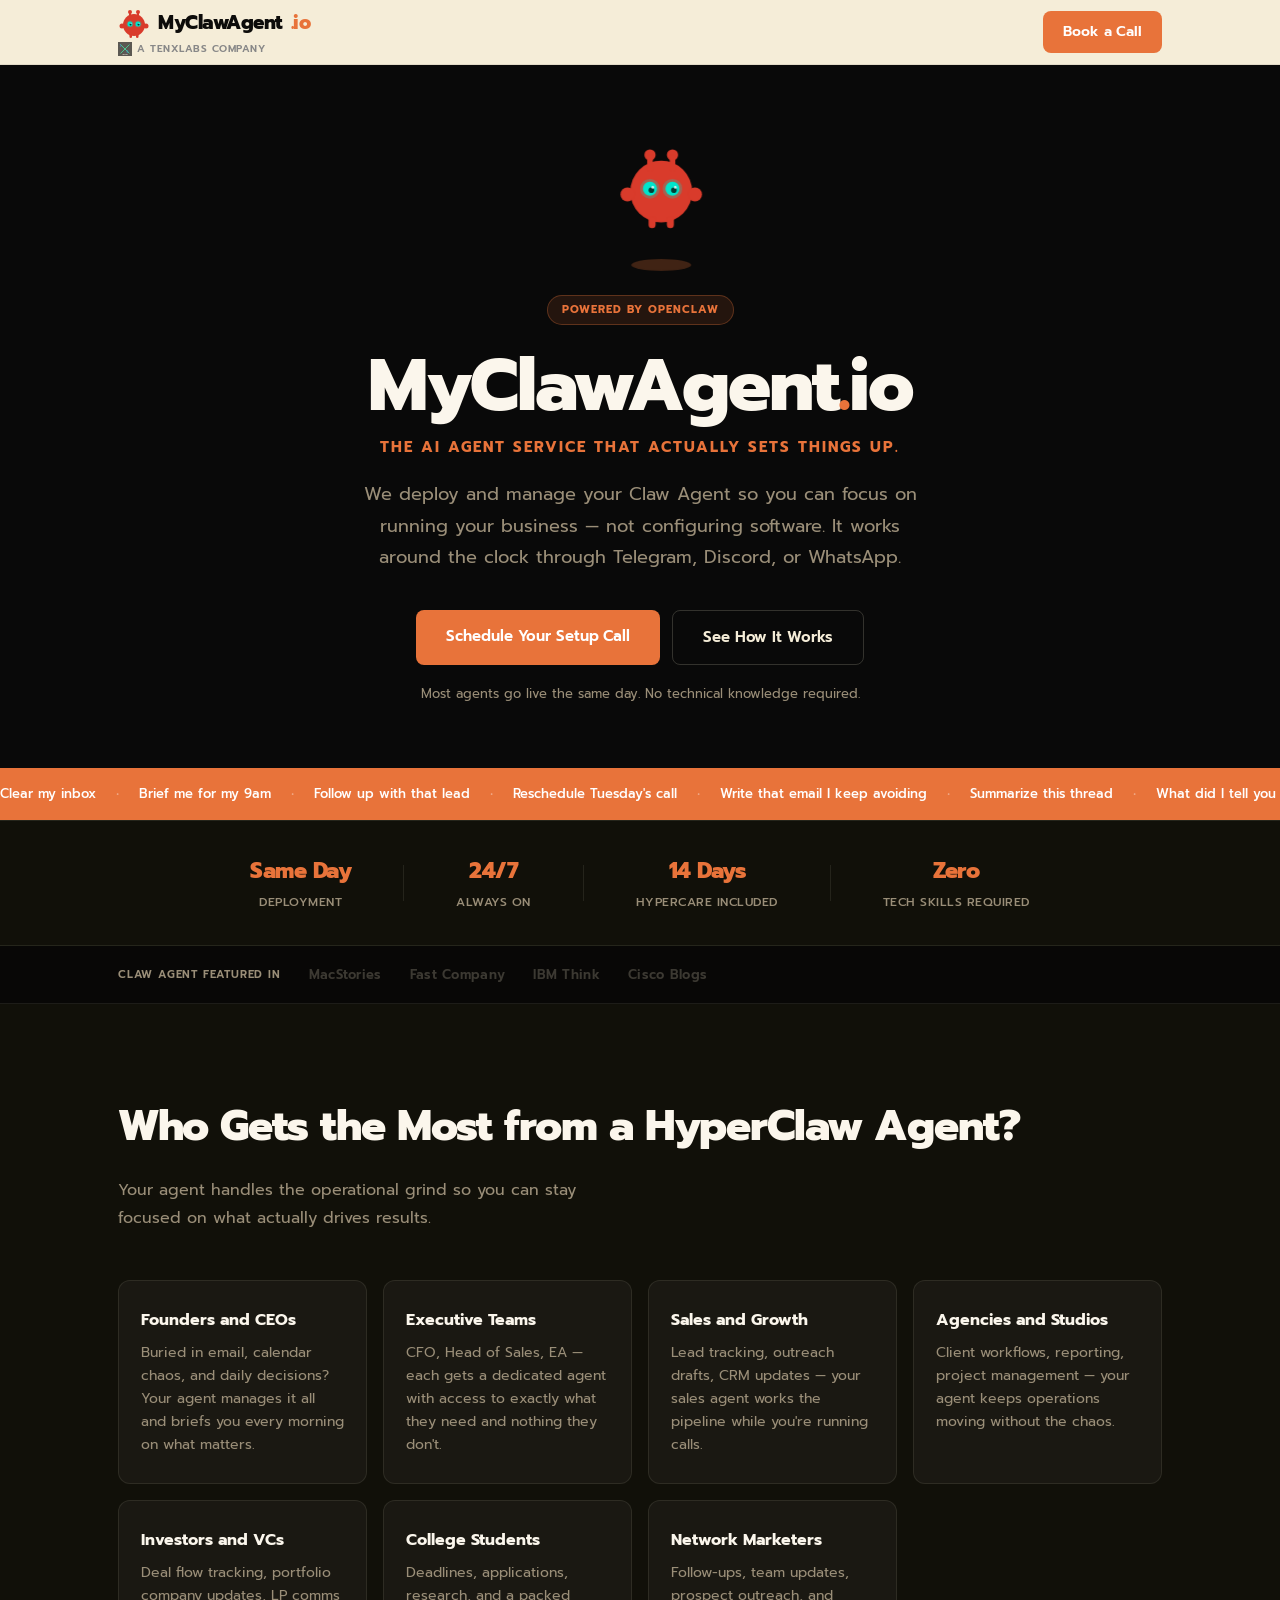
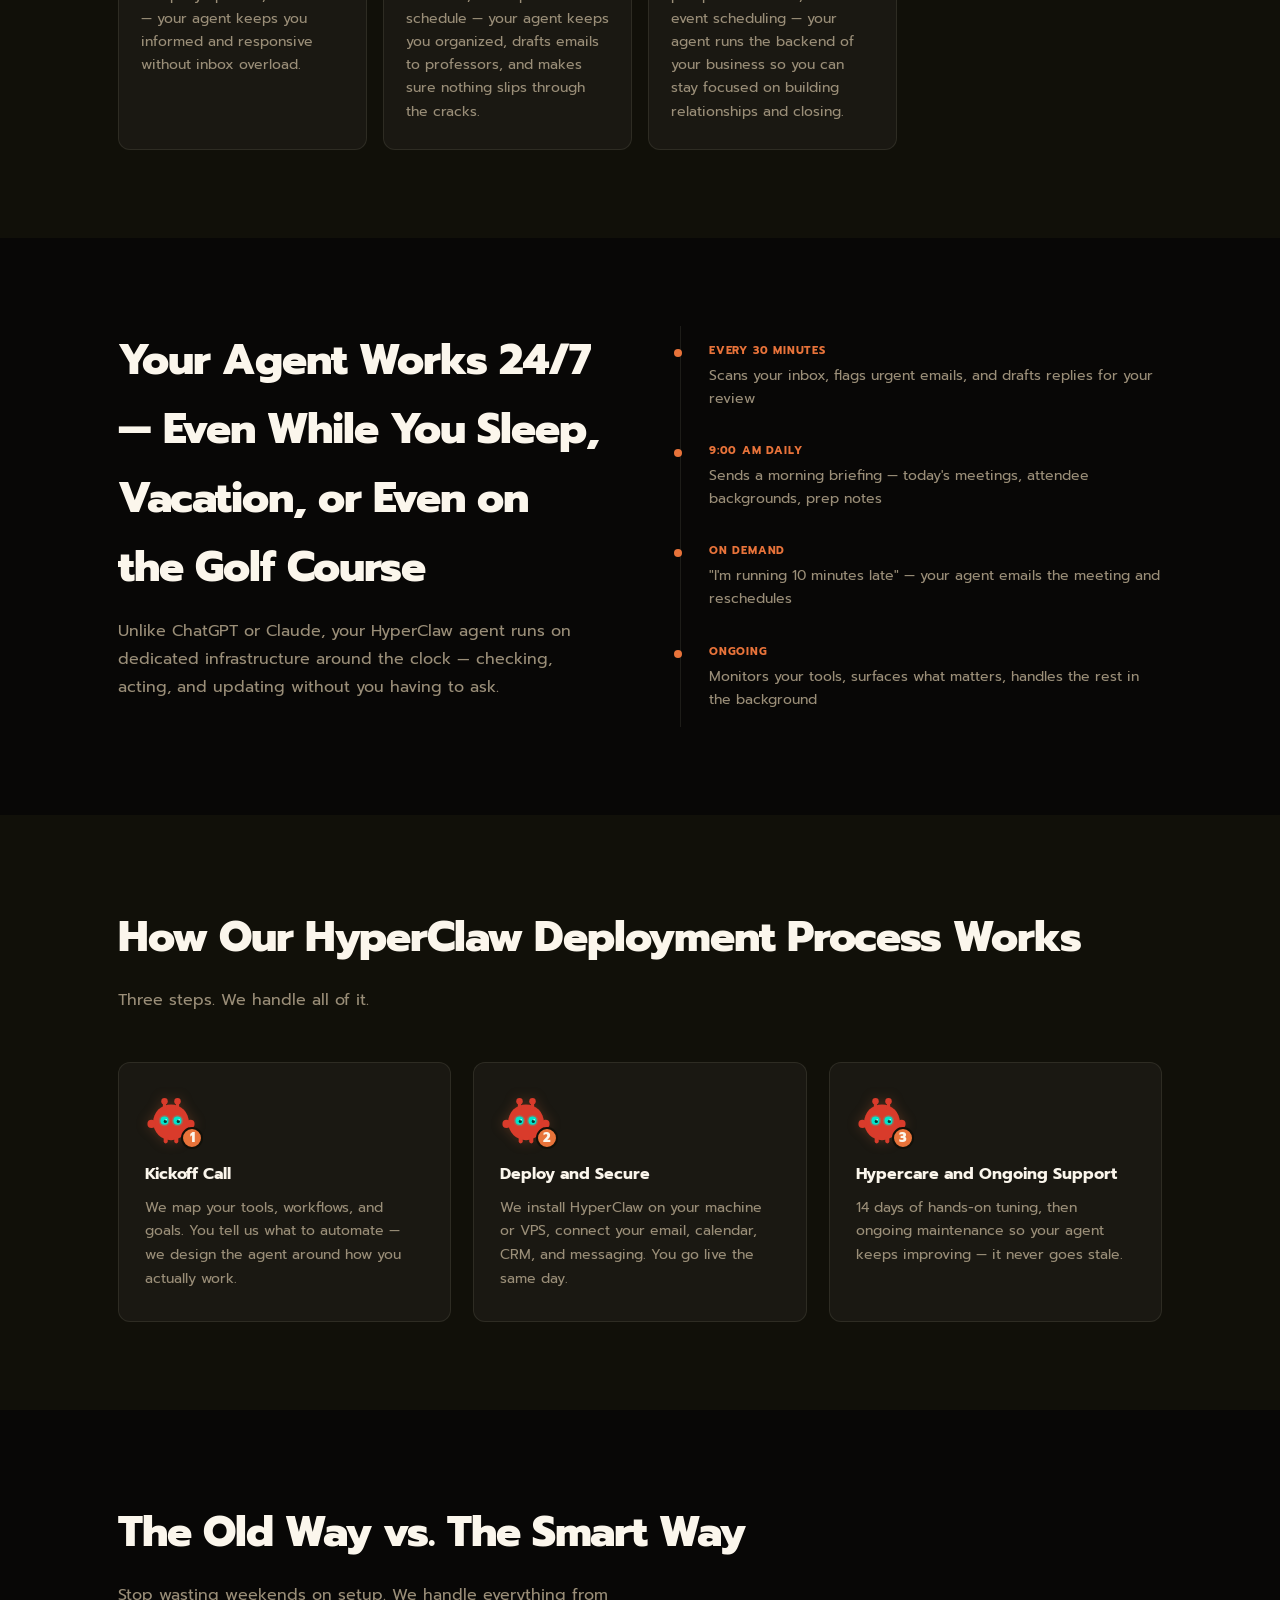
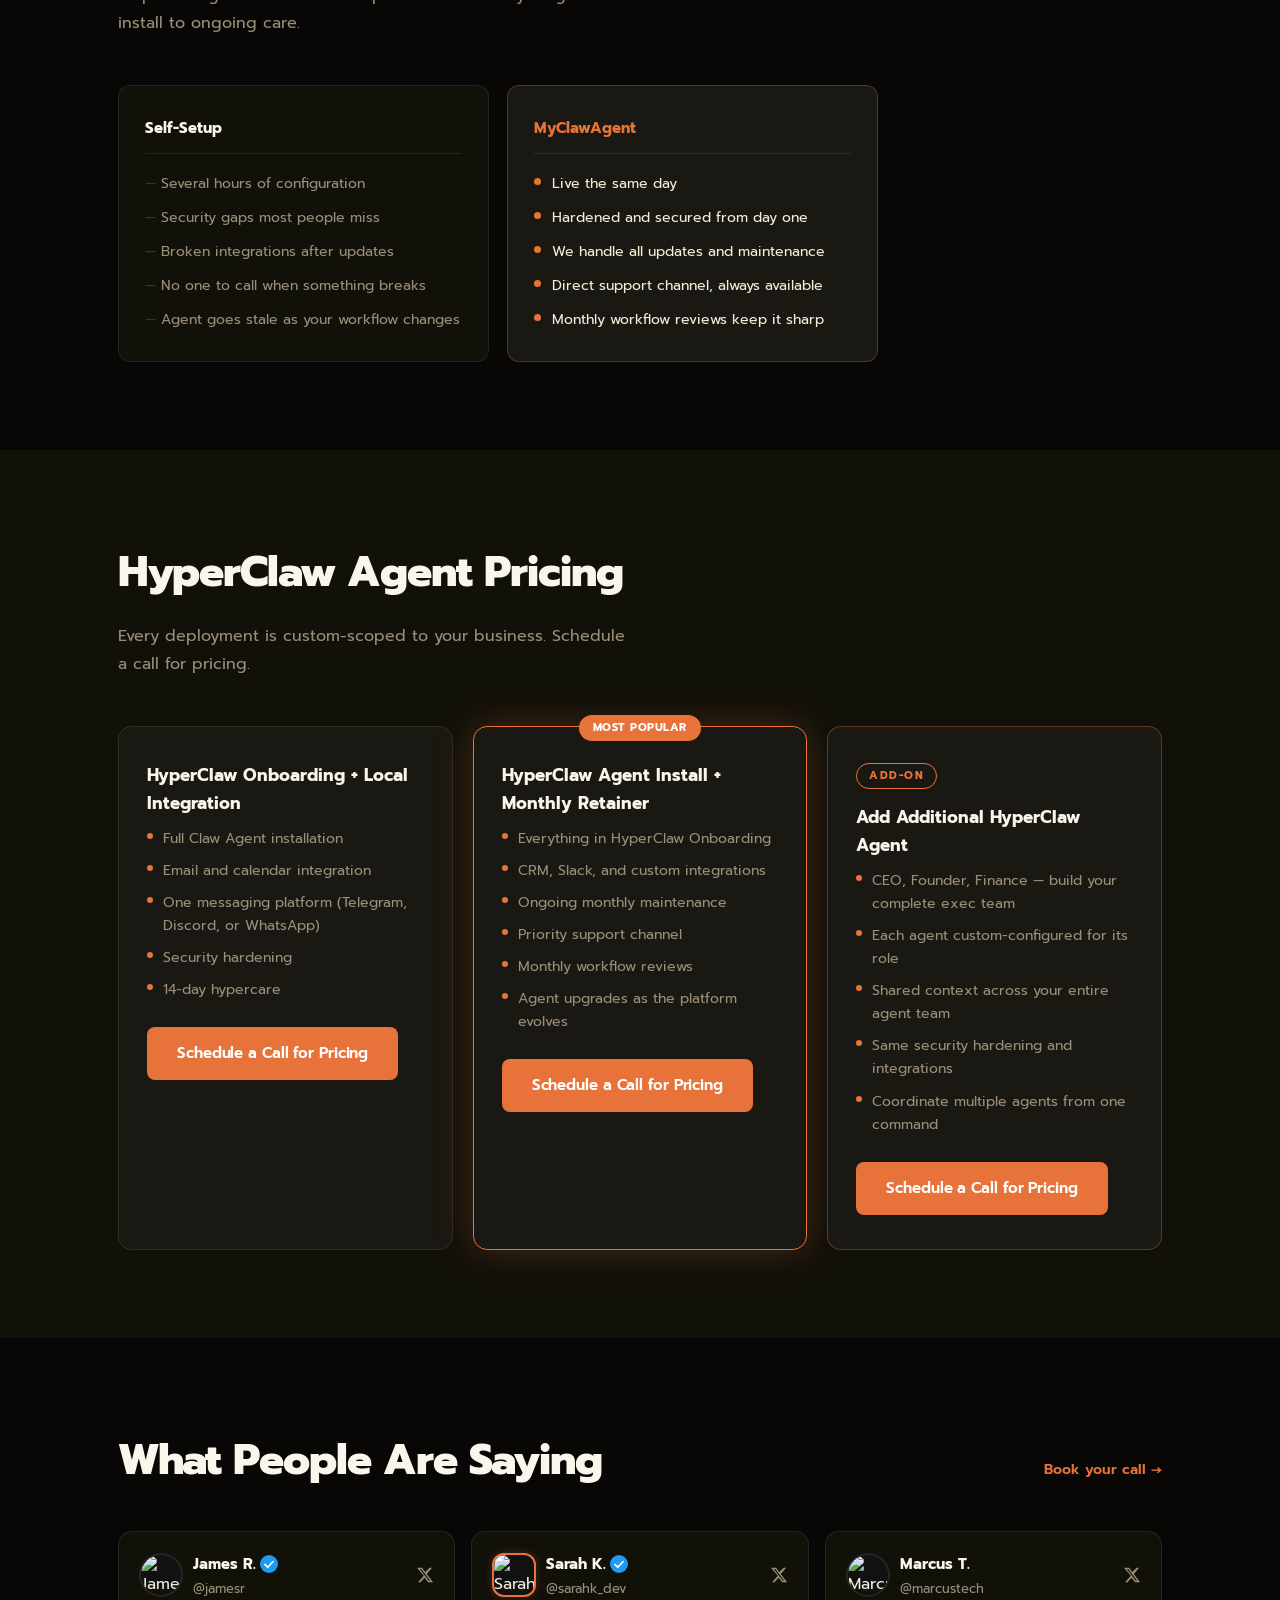
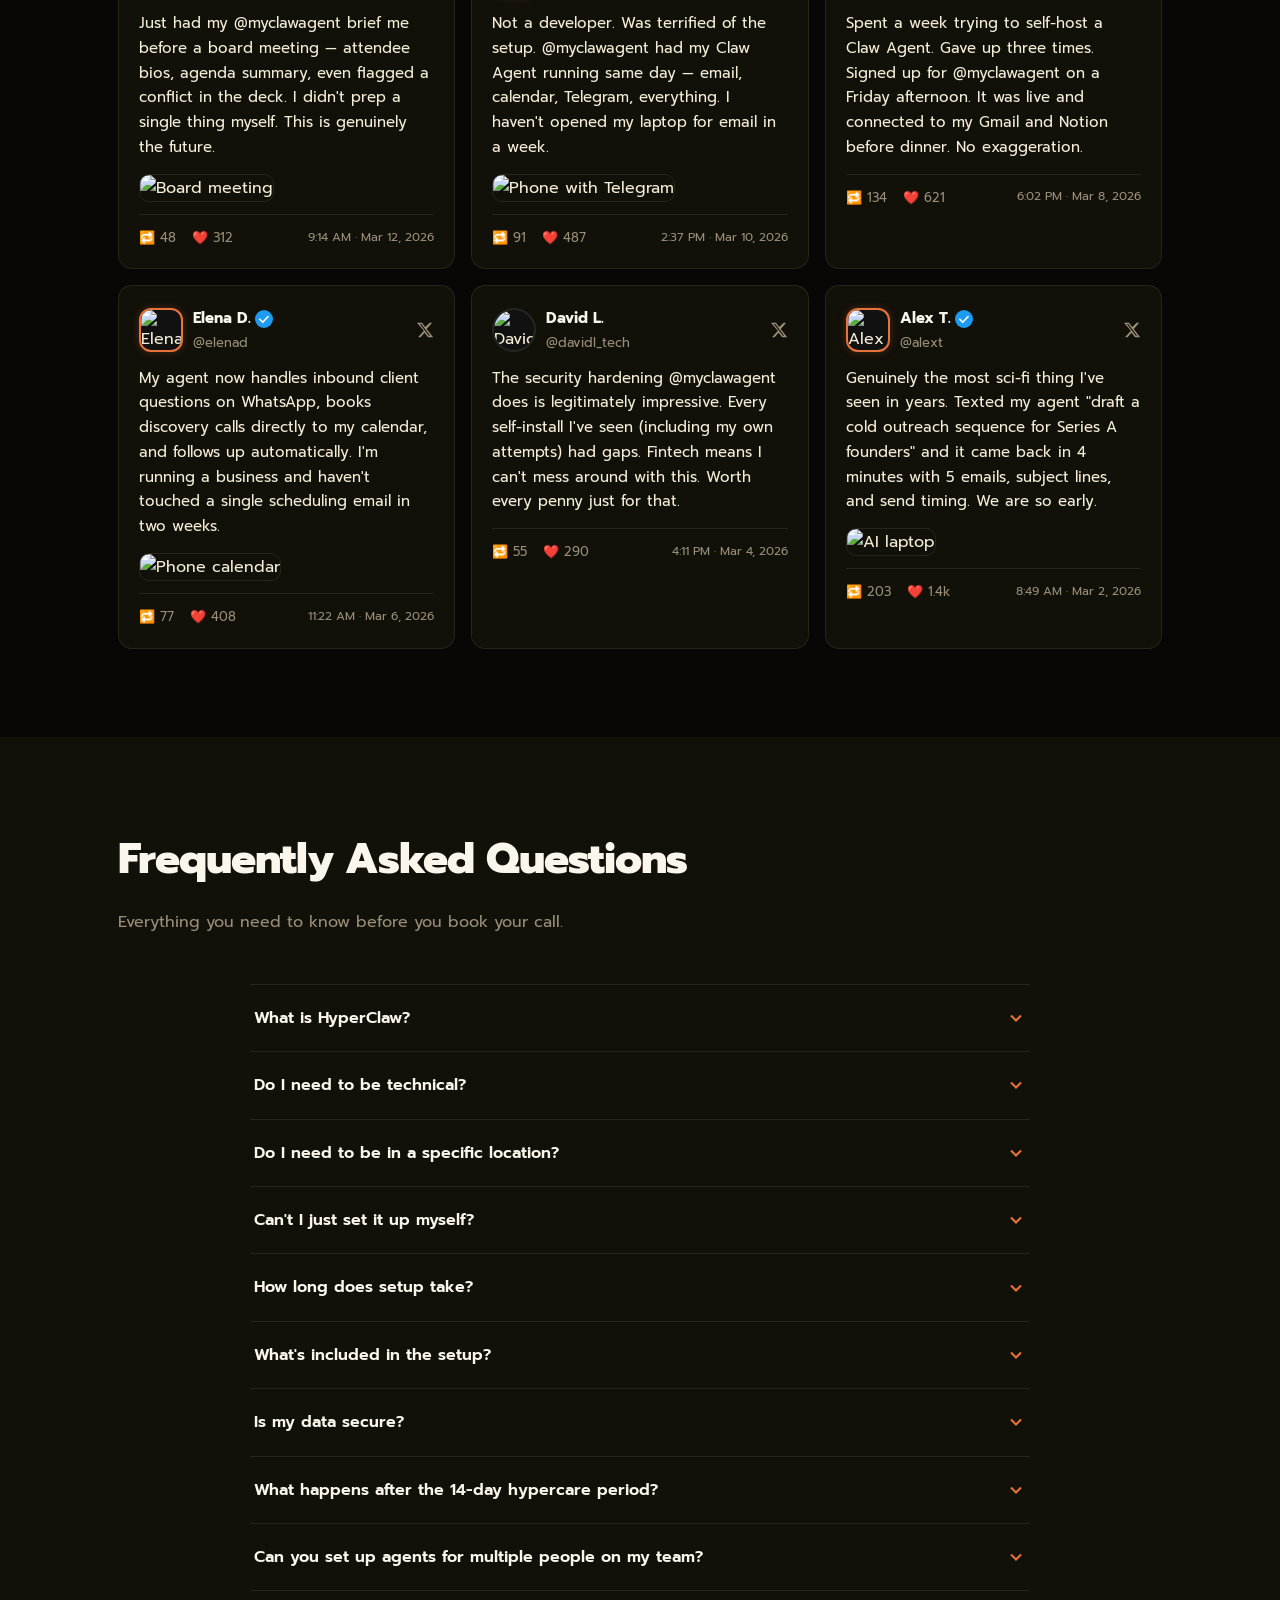
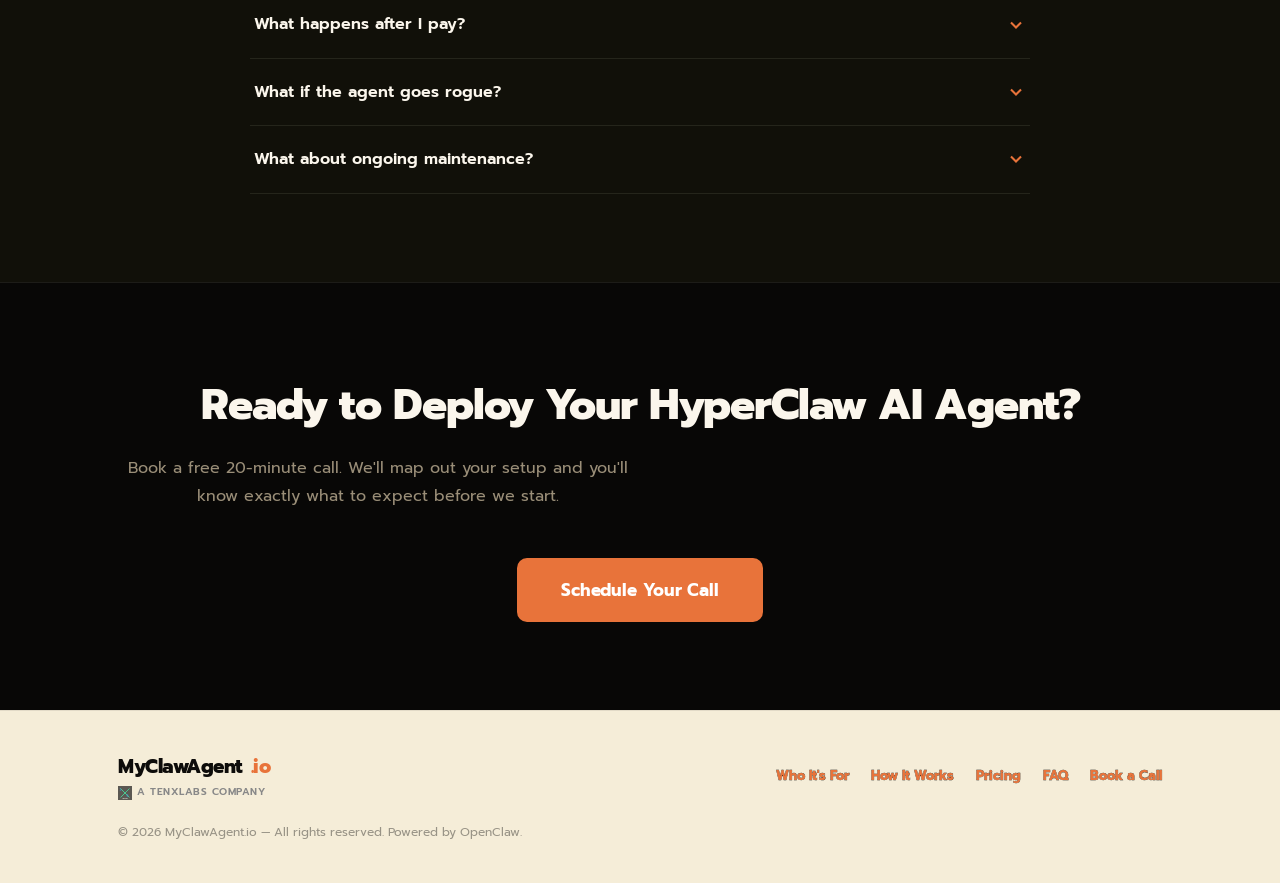
==== commit 3fc1a73b: "Add TenXLabs acquired branding to footer" ====
--- a/index.html
+++ b/index.html
@@ -661,7 +661,10 @@
   <footer class="footer">
     <div class="container">
       <div class="footer-inner">
-        <div class="logo">MyClawAgent<span class="logo-dot">.io</span></div>
+        <div class="logo-wrap">
+          <div class="logo">MyClawAgent<span class="logo-dot">.io</span></div>
+          <div class="logo-acquired"><img src="tenxlabs-logo.svg" alt="TenXLabs" class="tenxlabs-logo-icon" /><span>A TenXLabs Company</span></div>
+        </div>
         <div class="footer-links">
           <a href="#who">Who It's For</a>
           <a href="#how">How It Works</a>
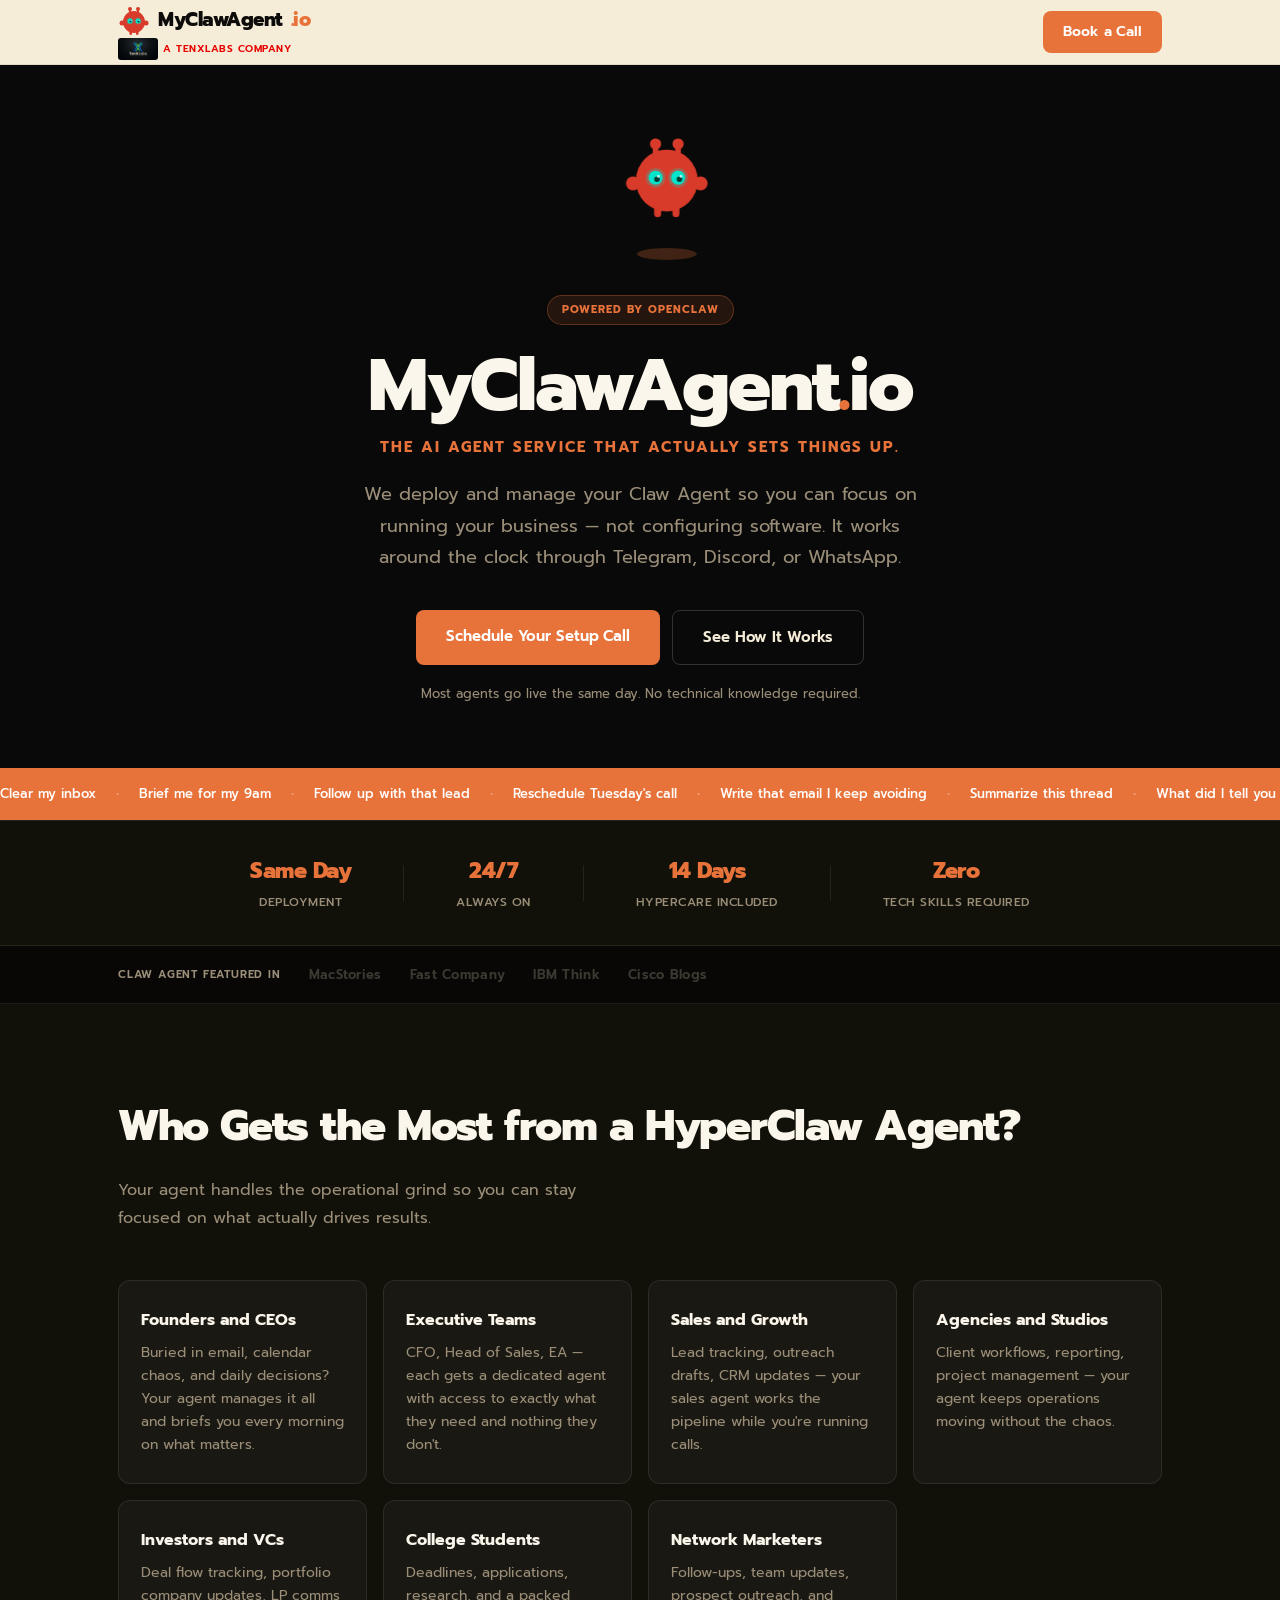
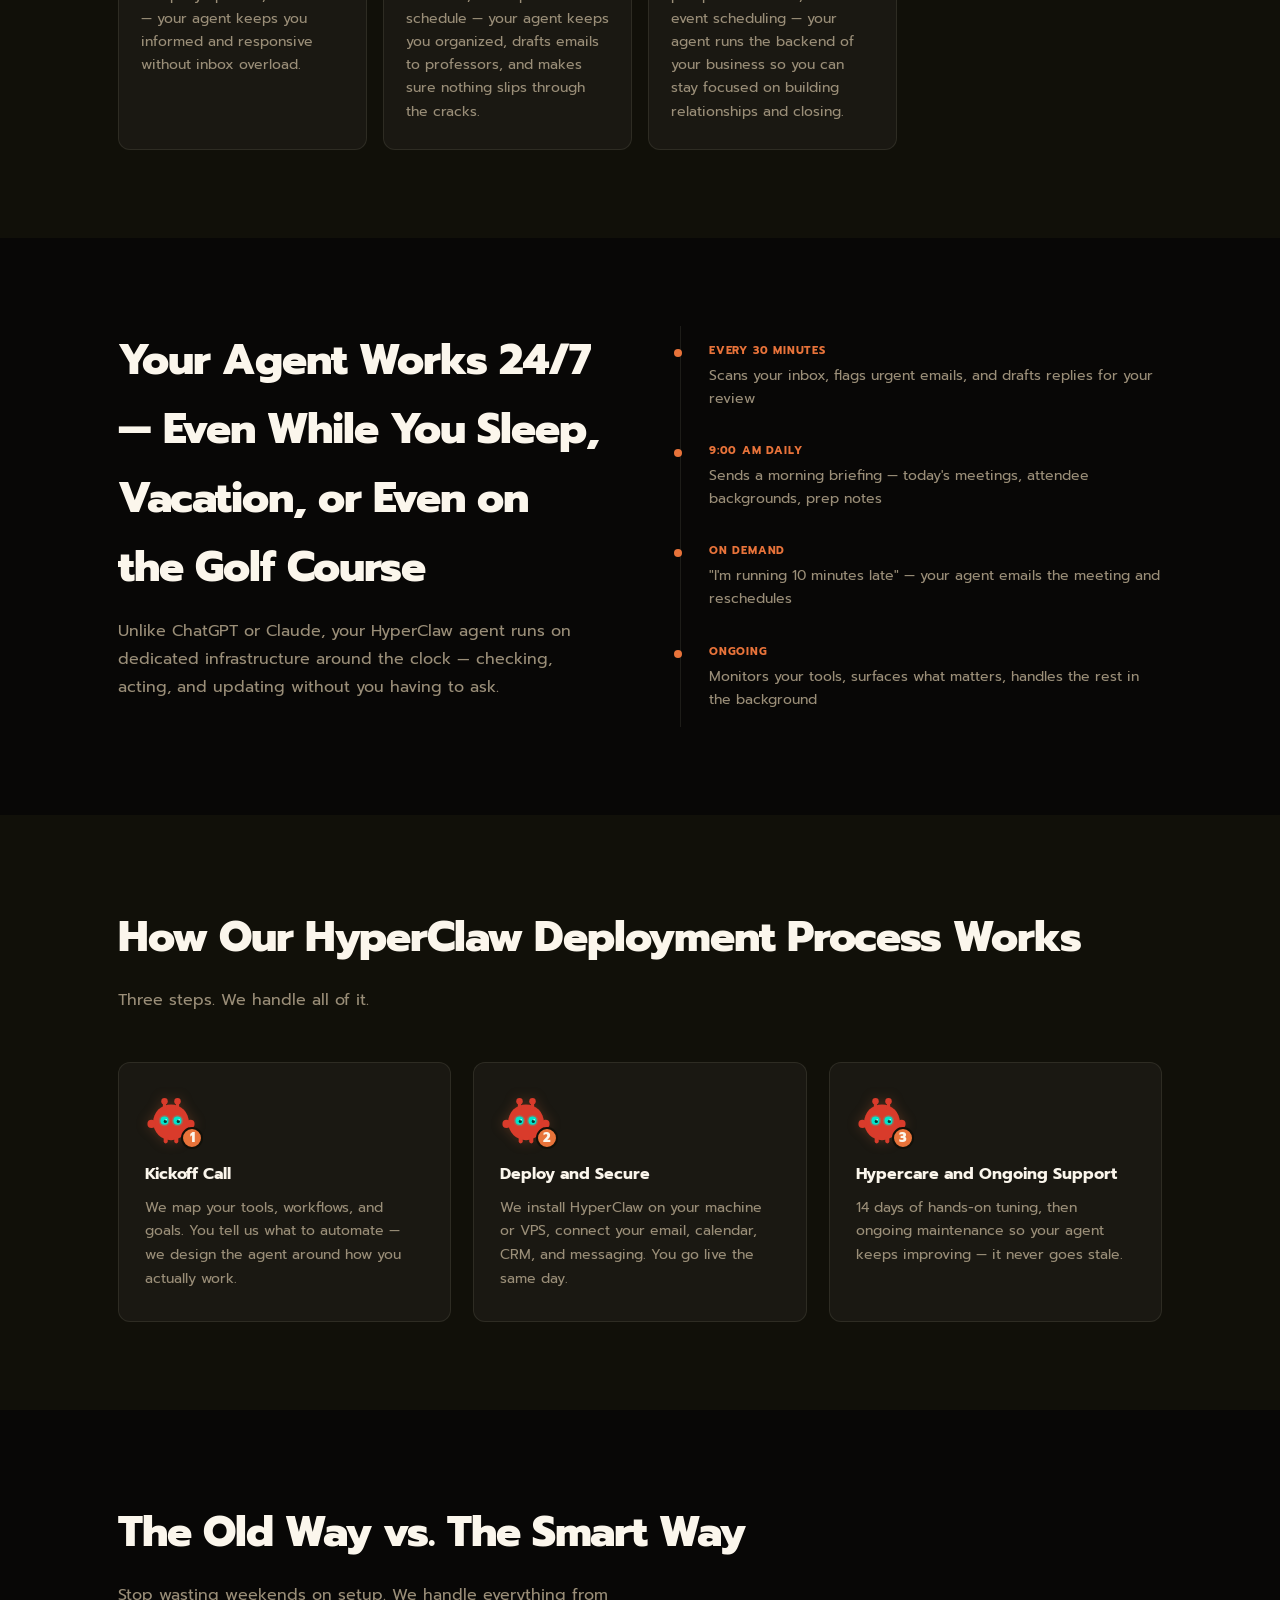
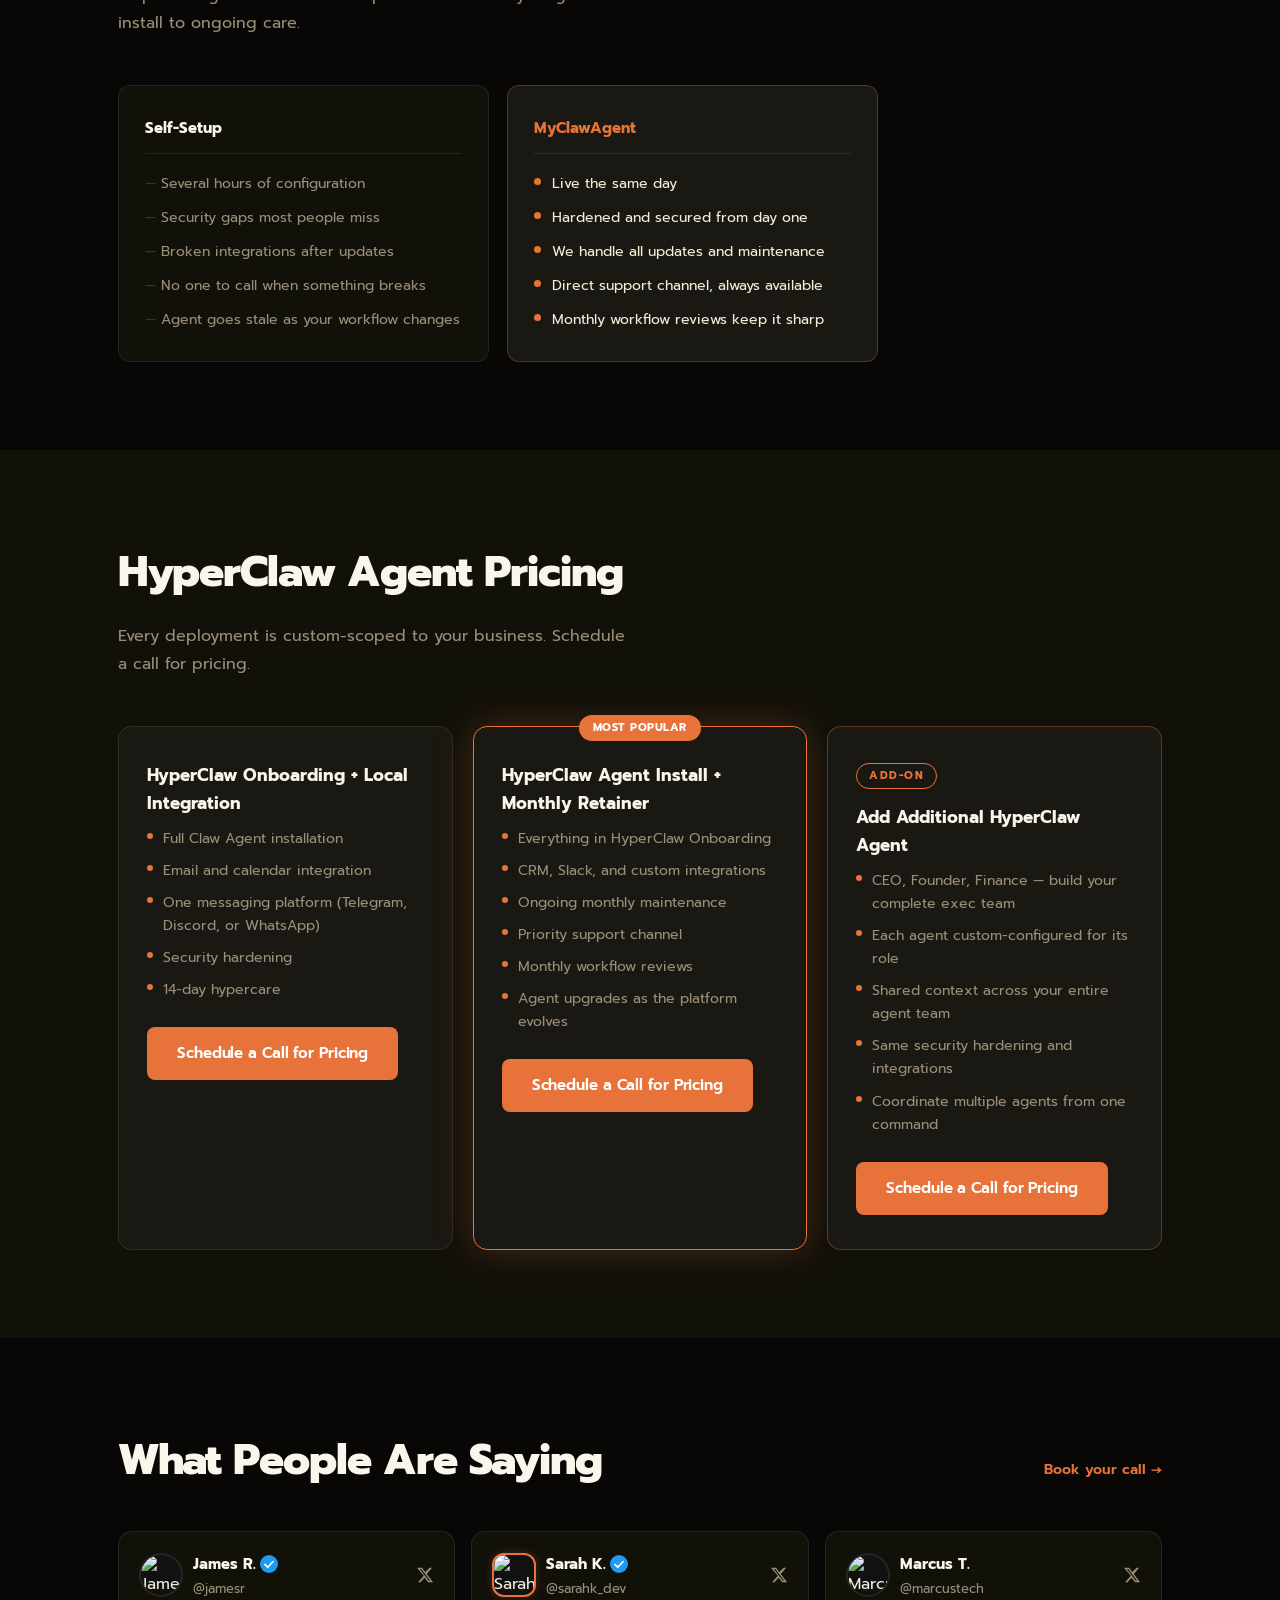
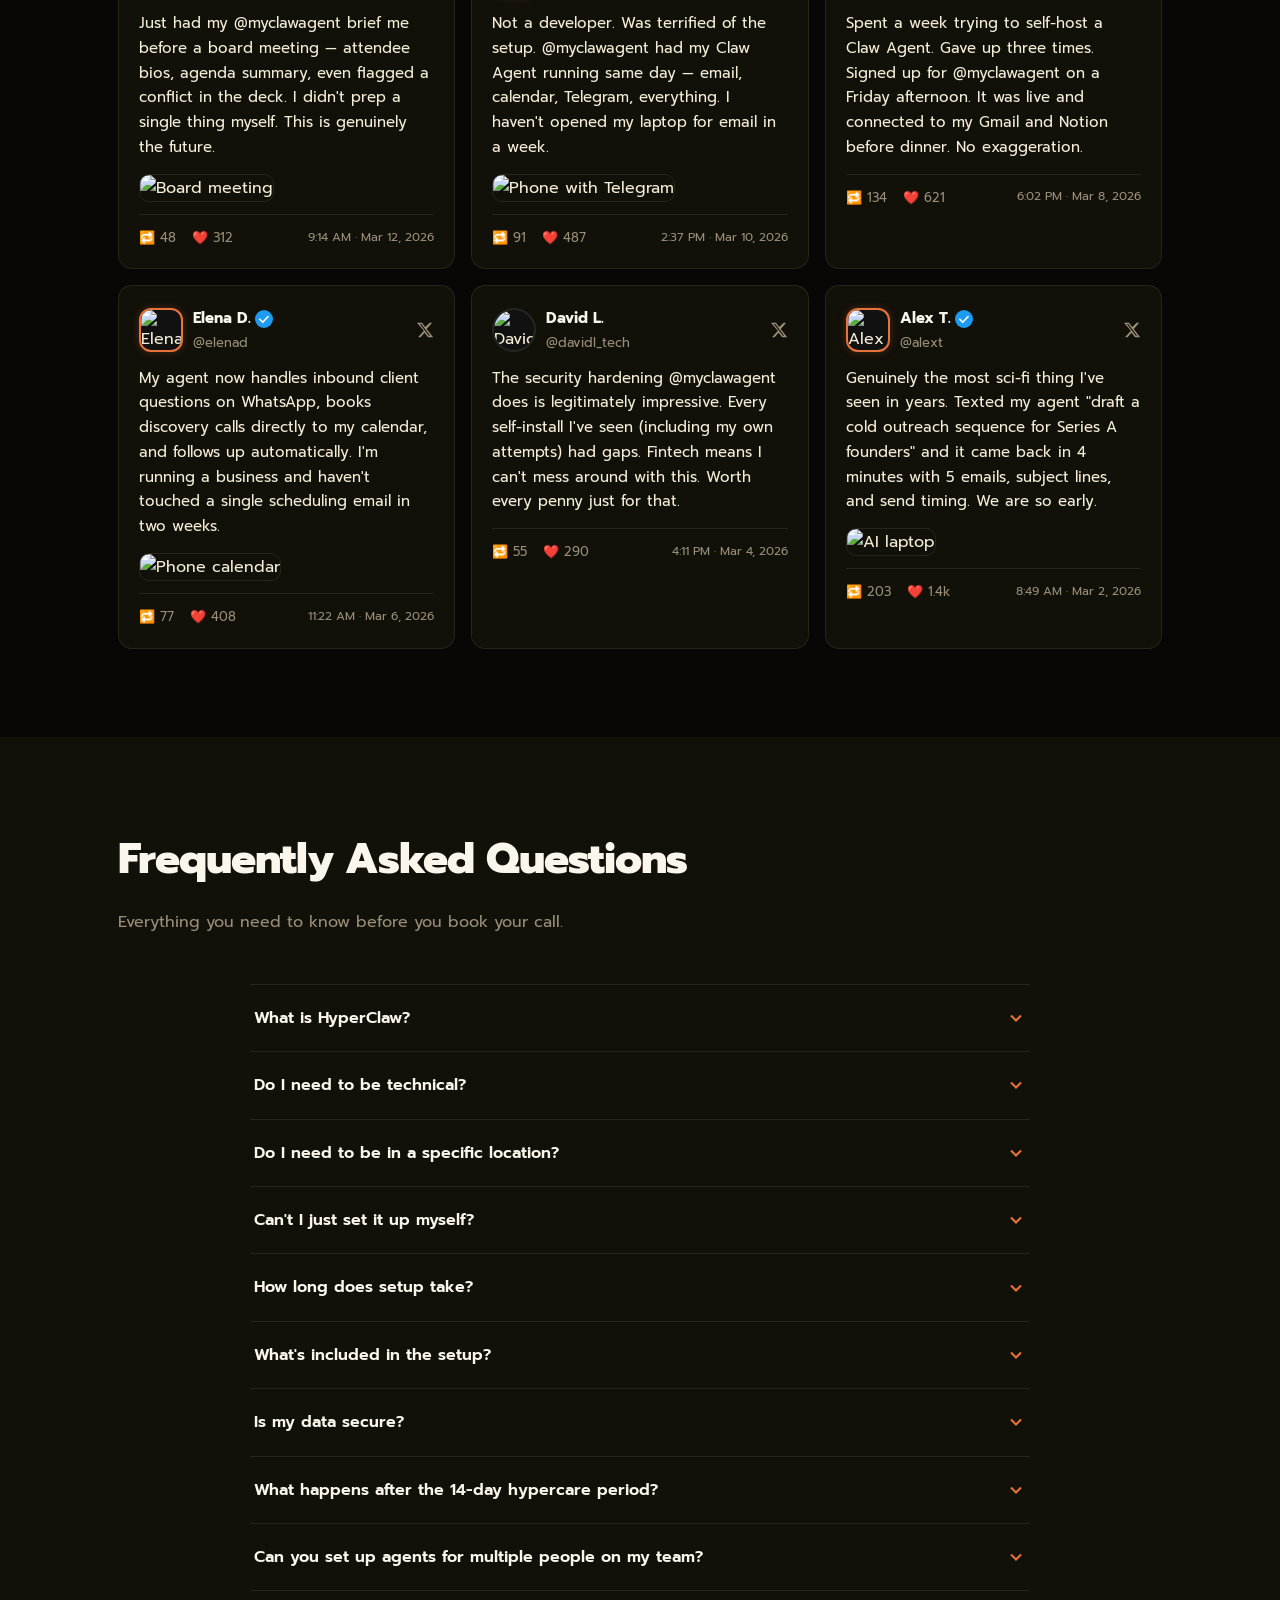
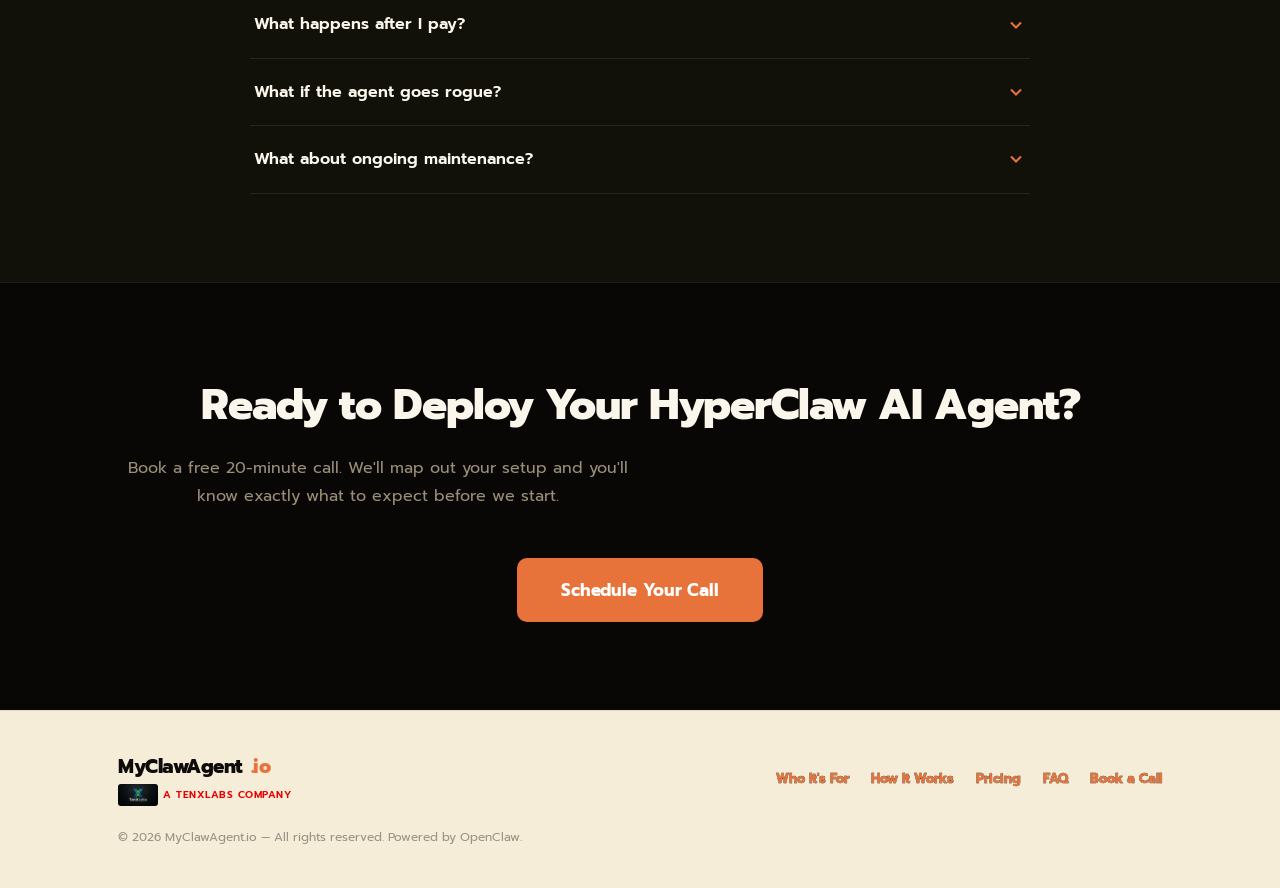
==== commit 04c3e515: "Swap in correct TenXLabs logo (blue/green X)" ====
--- a/index.html
+++ b/index.html
@@ -142,7 +142,7 @@
     <div class="nav-inner">
       <div class="logo-wrap">
         <div class="logo"><img src="logo.svg" alt="MyClawAgent" class="logo-icon" />MyClawAgent<span class="logo-dot">.io</span></div>
-        <div class="logo-acquired"><img src="tenxlabs-logo.svg" alt="TenXLabs" class="tenxlabs-logo-icon" /><span>A TenXLabs Company</span></div>
+        <div class="logo-acquired"><img src="tenxlabs-logo.jpg" alt="TenXLabs" class="tenxlabs-logo-icon" /><span>A TenXLabs Company</span></div>
       </div>
       <a href="#book" class="btn btn-sm">Book a Call</a>
     </div>
@@ -663,7 +663,7 @@
       <div class="footer-inner">
         <div class="logo-wrap">
           <div class="logo">MyClawAgent<span class="logo-dot">.io</span></div>
-          <div class="logo-acquired"><img src="tenxlabs-logo.svg" alt="TenXLabs" class="tenxlabs-logo-icon" /><span>A TenXLabs Company</span></div>
+          <div class="logo-acquired"><img src="tenxlabs-logo.jpg" alt="TenXLabs" class="tenxlabs-logo-icon" /><span>A TenXLabs Company</span></div>
         </div>
         <div class="footer-links">
           <a href="#who">Who It's For</a>
--- a/style.css
+++ b/style.css
@@ -101,11 +101,11 @@
   gap: 5px;
   font-size: 10px;
   font-weight: 600;
-  color: #888;
+  color: #e80101;
   letter-spacing: 0.5px;
   text-transform: uppercase;
 }
-.tenxlabs-logo-icon { height: 14px; width: auto; opacity: 0.7; }
+.tenxlabs-logo-icon { height: 22px; width: auto; mix-blend-mode: multiply; border-radius: 3px; }
 
 /* ── CUSTOM CLAW CURSOR ── */
 body {
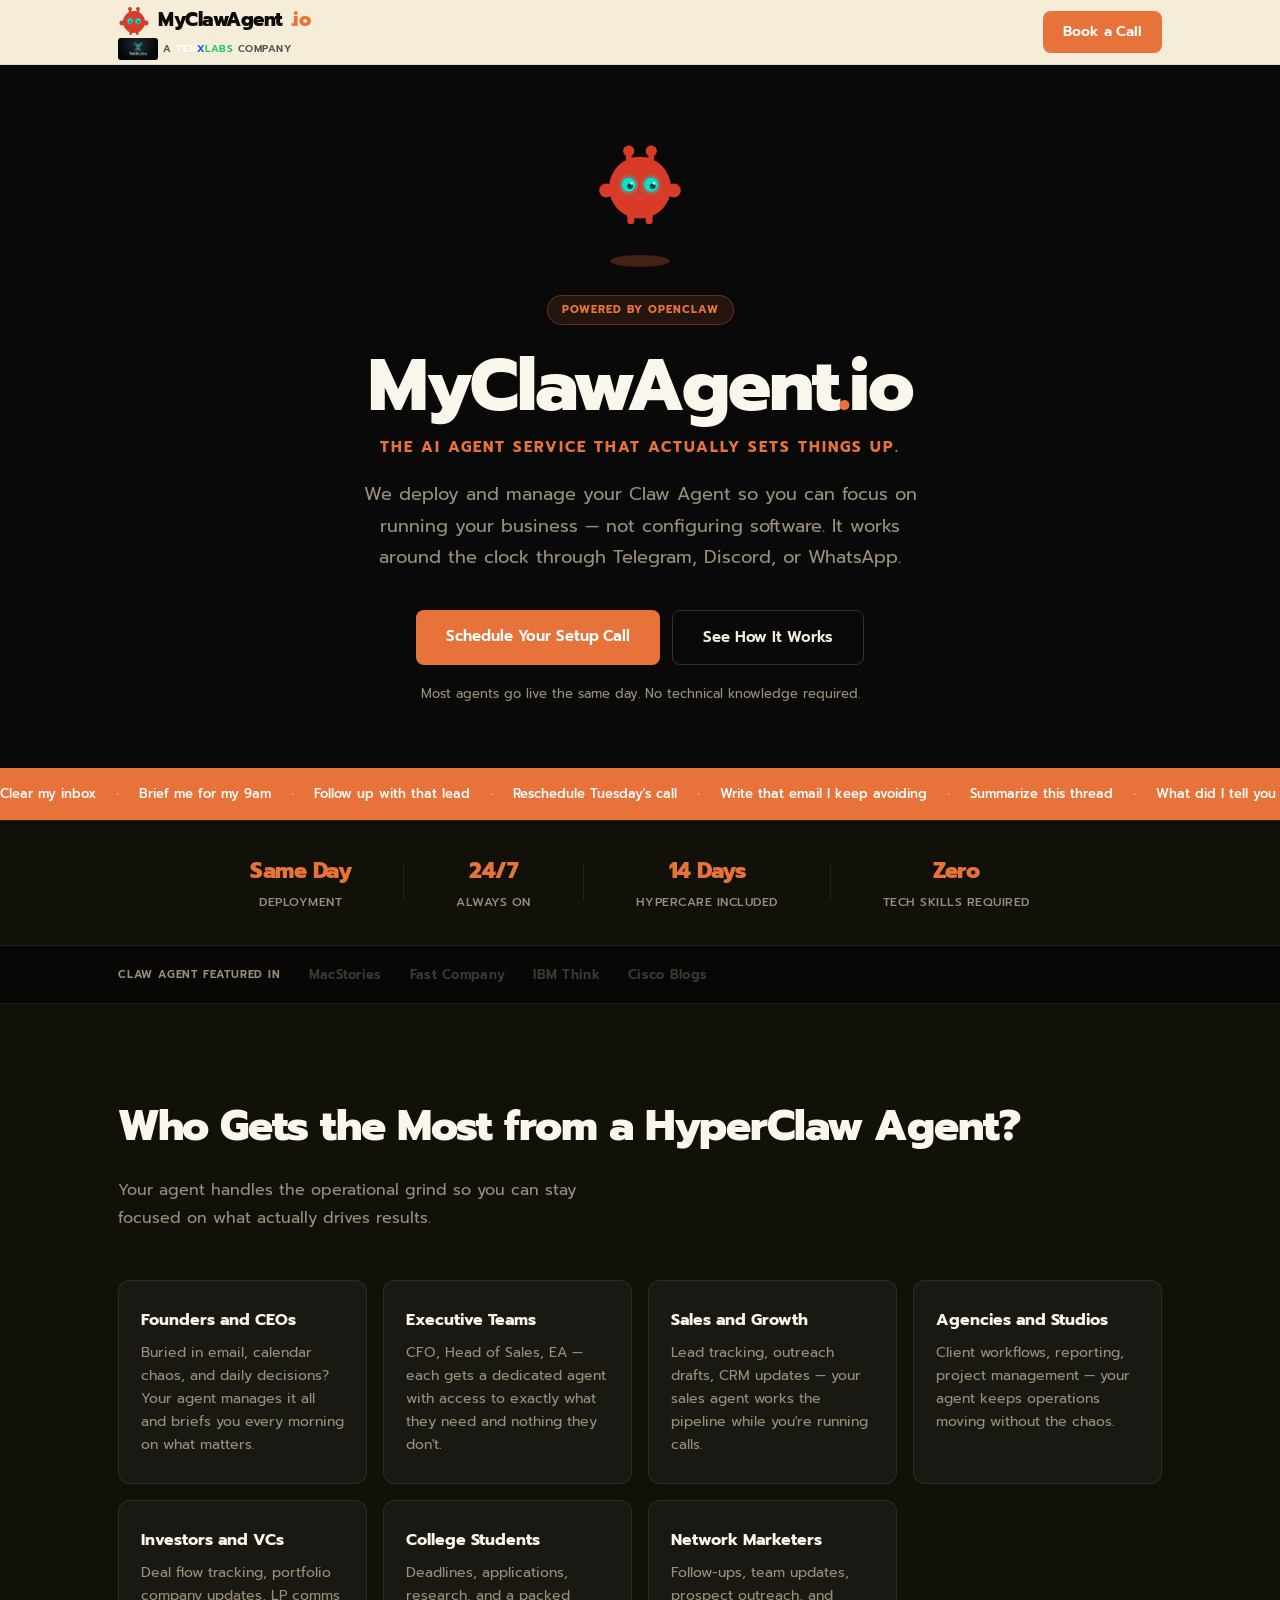
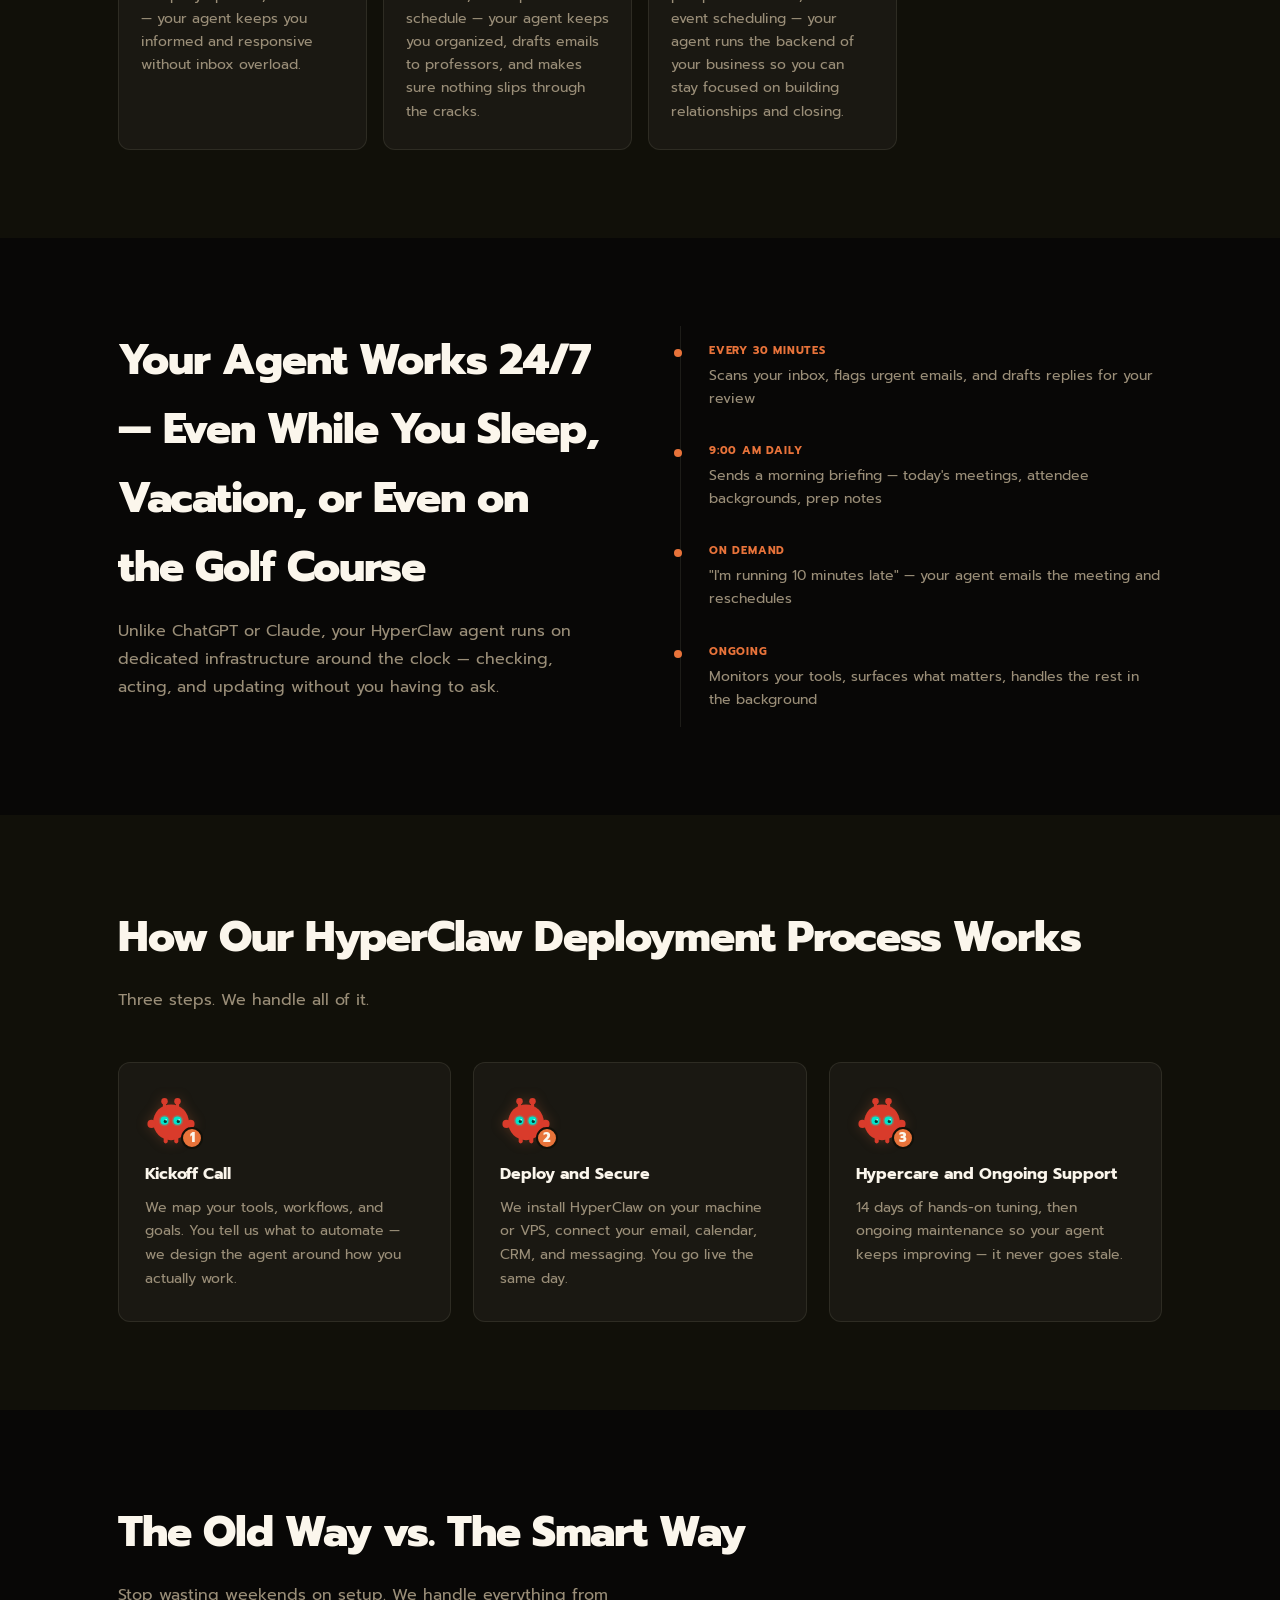
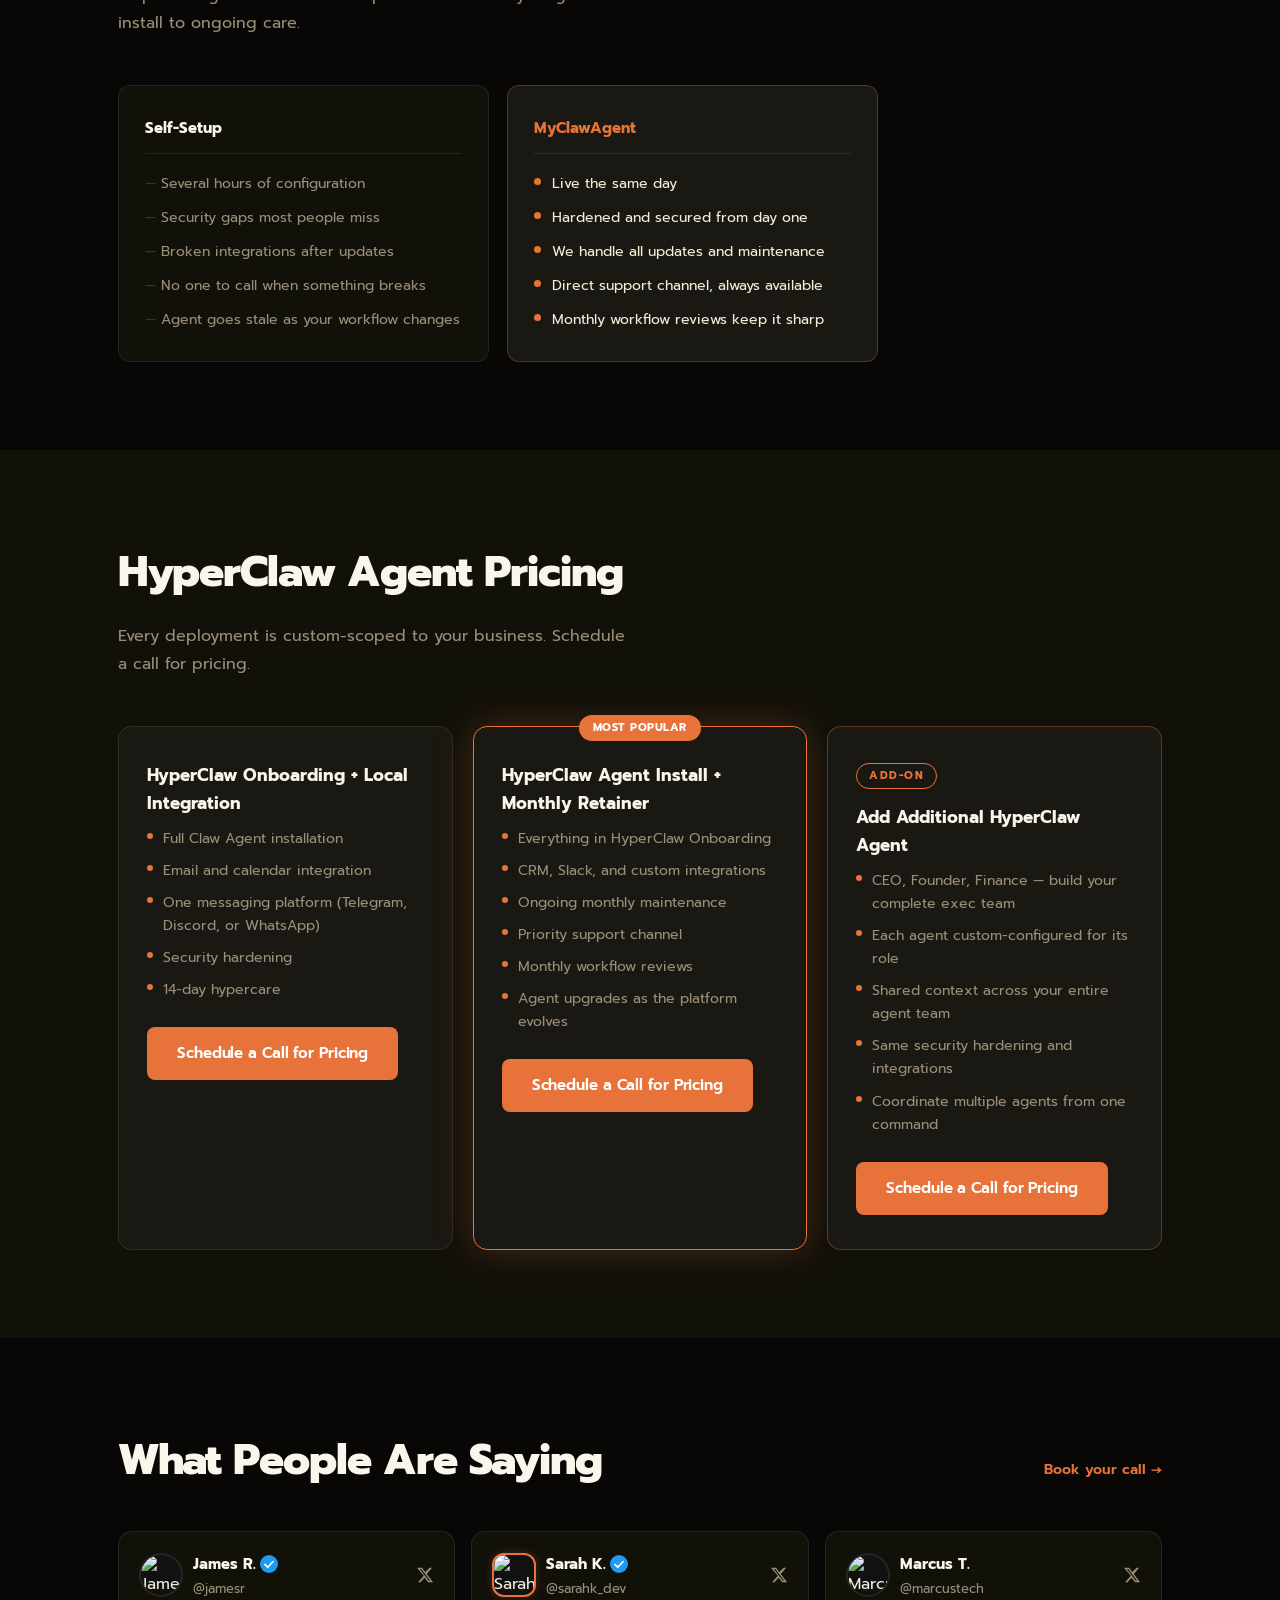
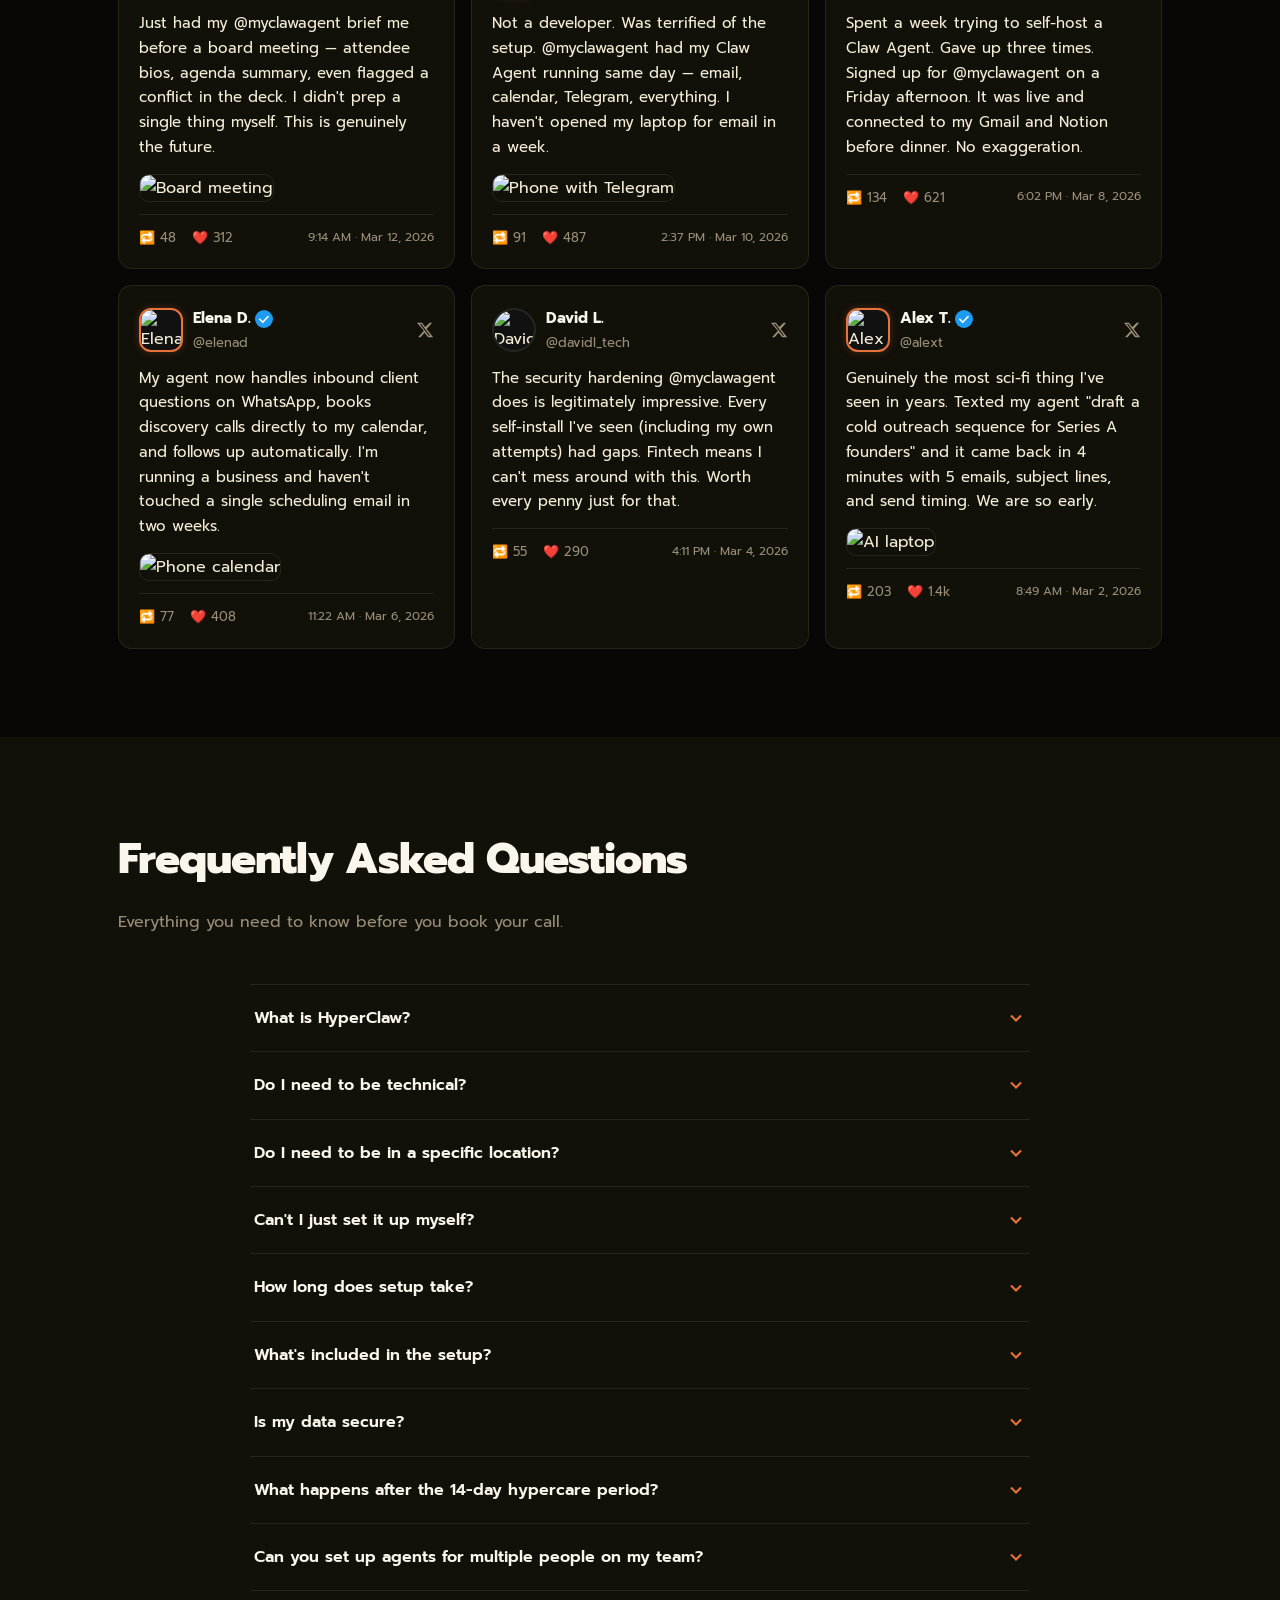
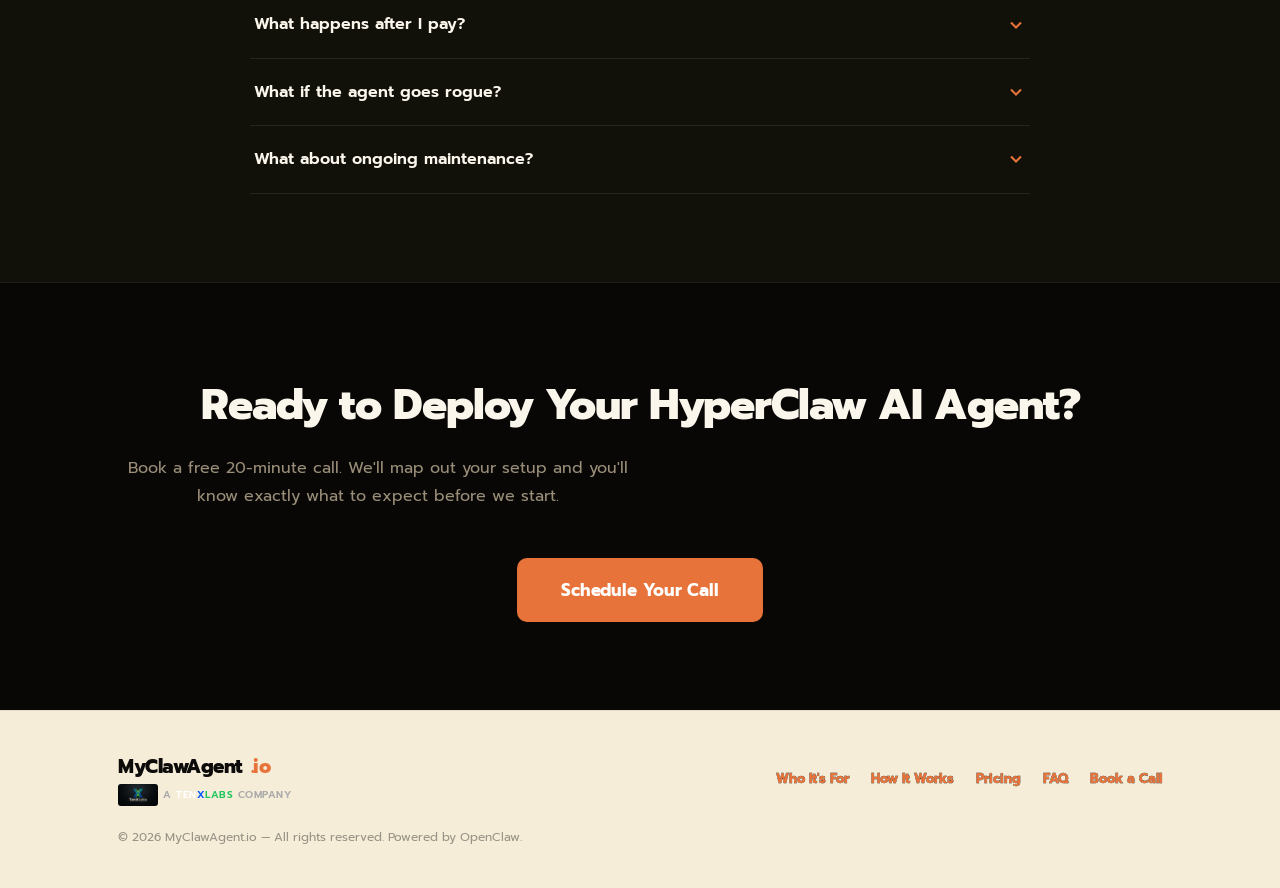
==== commit cca6a3d7: "Style TenXLabs Company text with exact brand colors Ten/X/Labs" ====
--- a/index.html
+++ b/index.html
@@ -142,7 +142,7 @@
     <div class="nav-inner">
       <div class="logo-wrap">
         <div class="logo"><img src="logo.svg" alt="MyClawAgent" class="logo-icon" />MyClawAgent<span class="logo-dot">.io</span></div>
-        <div class="logo-acquired"><img src="tenxlabs-logo.jpg" alt="TenXLabs" class="tenxlabs-logo-icon" /><span>A TenXLabs Company</span></div>
+        <div class="logo-acquired"><img src="tenxlabs-logo.jpg" alt="TenXLabs" class="tenxlabs-logo-icon" /><span>A <span style="color:#fff">Ten</span><span style="color:#0057ff">X</span><span style="color:#22c55e">Labs</span> Company</span></div>
       </div>
       <a href="#book" class="btn btn-sm">Book a Call</a>
     </div>
@@ -663,7 +663,7 @@
       <div class="footer-inner">
         <div class="logo-wrap">
           <div class="logo">MyClawAgent<span class="logo-dot">.io</span></div>
-          <div class="logo-acquired"><img src="tenxlabs-logo.jpg" alt="TenXLabs" class="tenxlabs-logo-icon" /><span>A TenXLabs Company</span></div>
+          <div class="logo-acquired"><img src="tenxlabs-logo.jpg" alt="TenXLabs" class="tenxlabs-logo-icon" /><span>A <span style="color:#fff">Ten</span><span style="color:#0057ff">X</span><span style="color:#22c55e">Labs</span> Company</span></div>
         </div>
         <div class="footer-links">
           <a href="#who">Who It's For</a>
--- a/style.css
+++ b/style.css
@@ -101,10 +101,11 @@
   gap: 5px;
   font-size: 10px;
   font-weight: 600;
-  color: #e80101;
+  color: #555;
   letter-spacing: 0.5px;
   text-transform: uppercase;
 }
+.footer .logo-acquired { color: #aaa; }
 .tenxlabs-logo-icon { height: 22px; width: auto; mix-blend-mode: multiply; border-radius: 3px; }
 
 /* ── CUSTOM CLAW CURSOR ── */
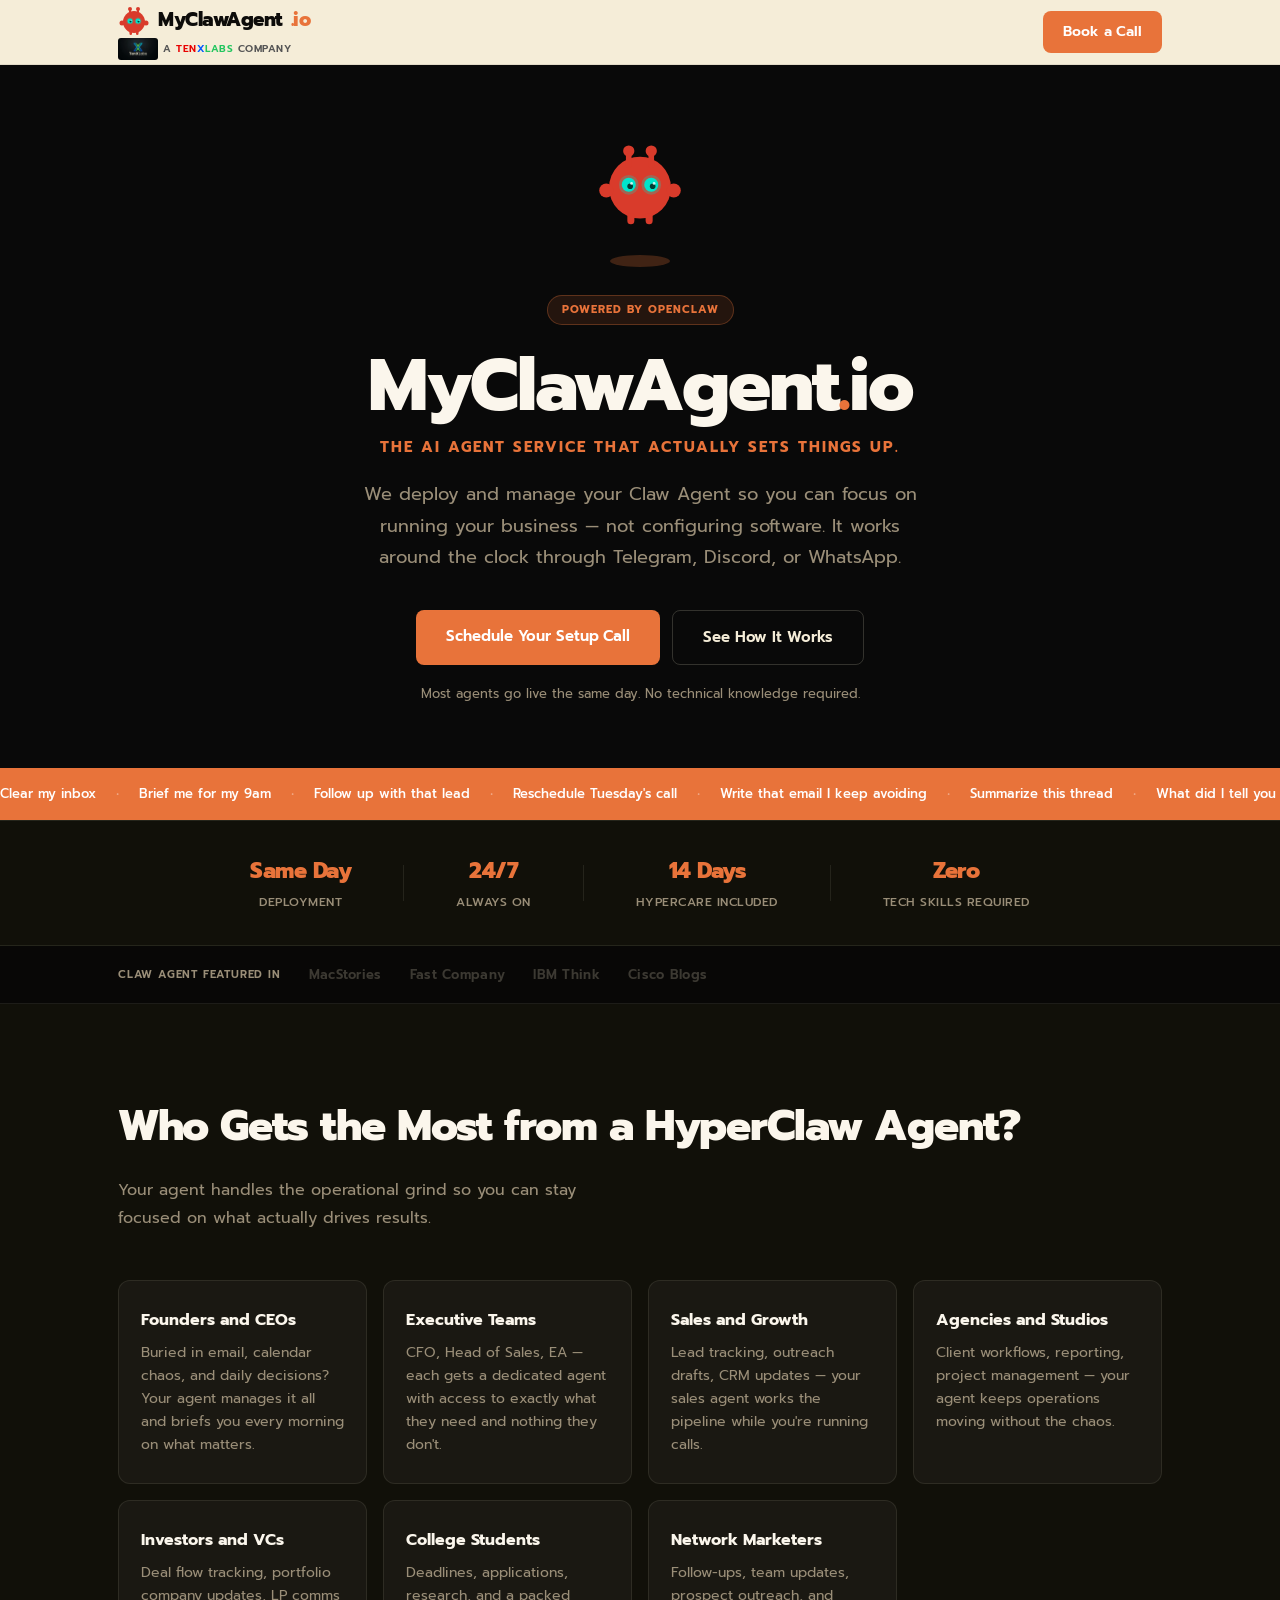
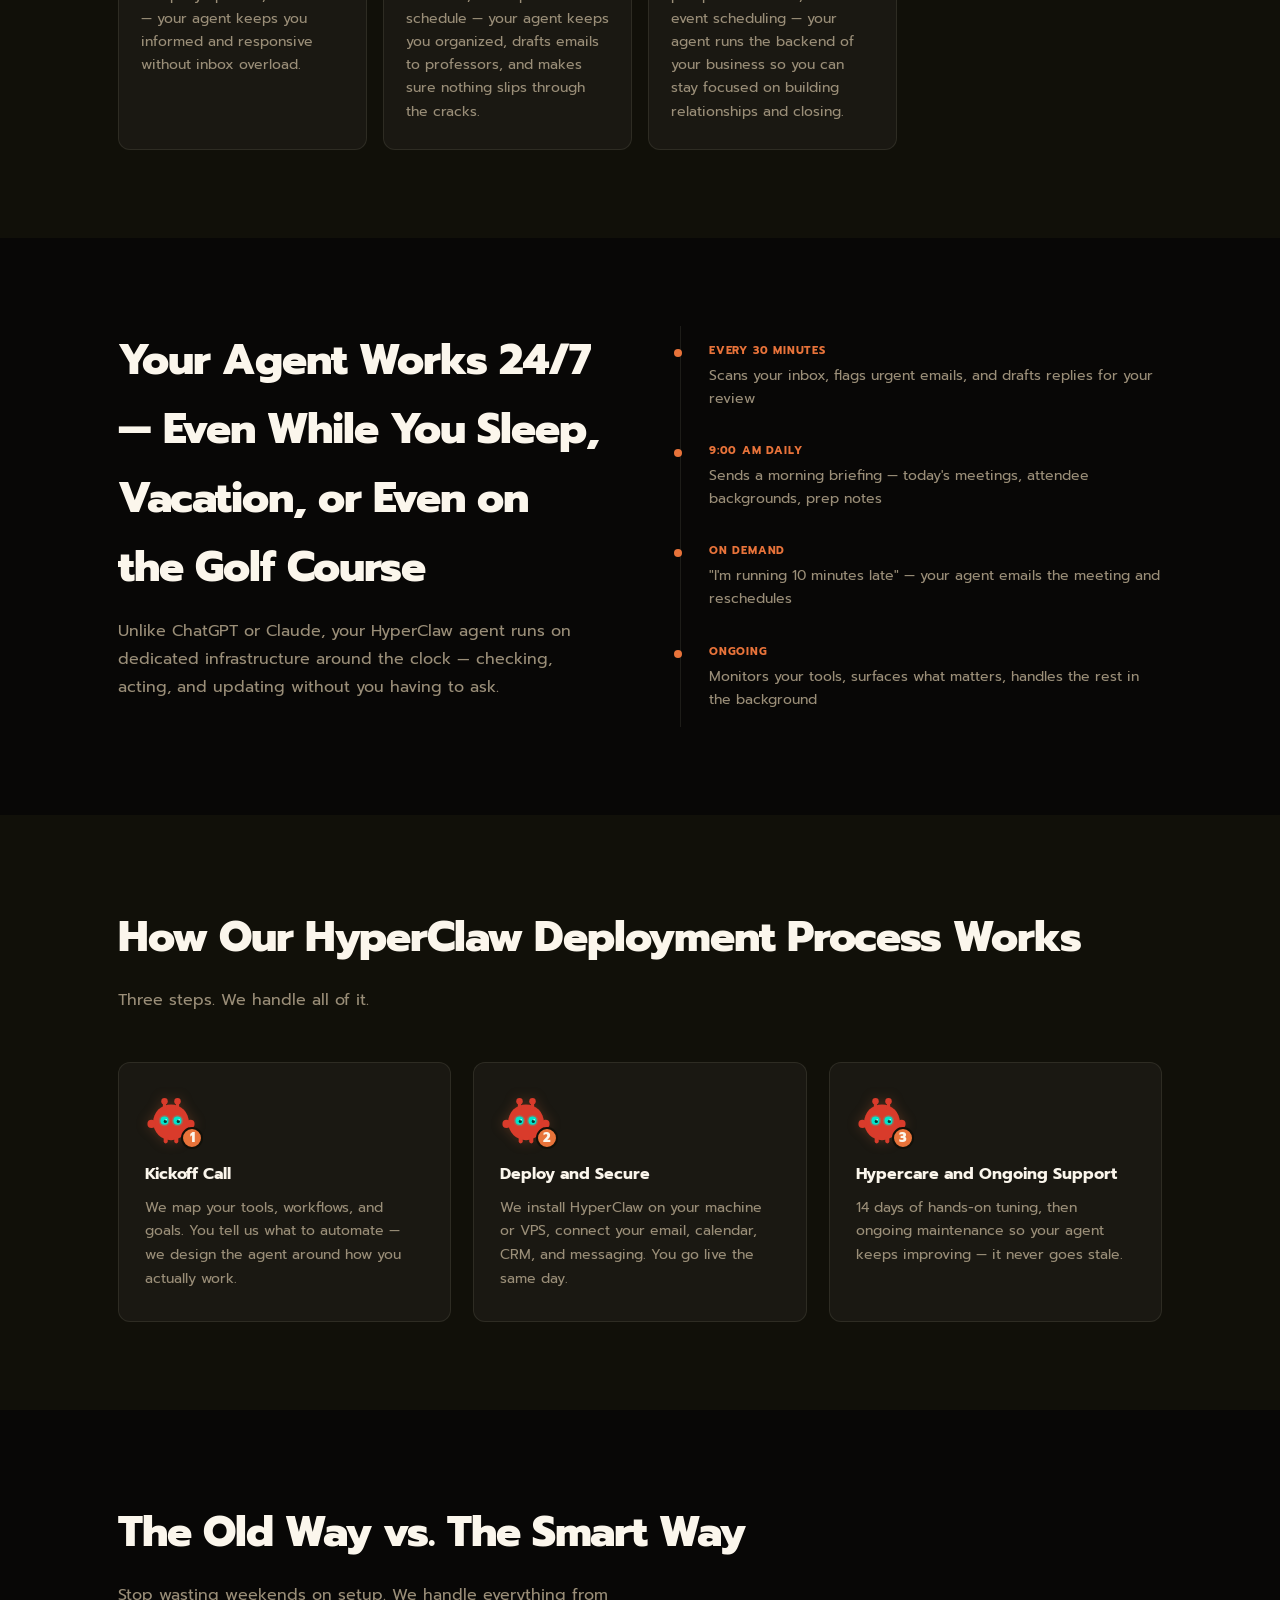
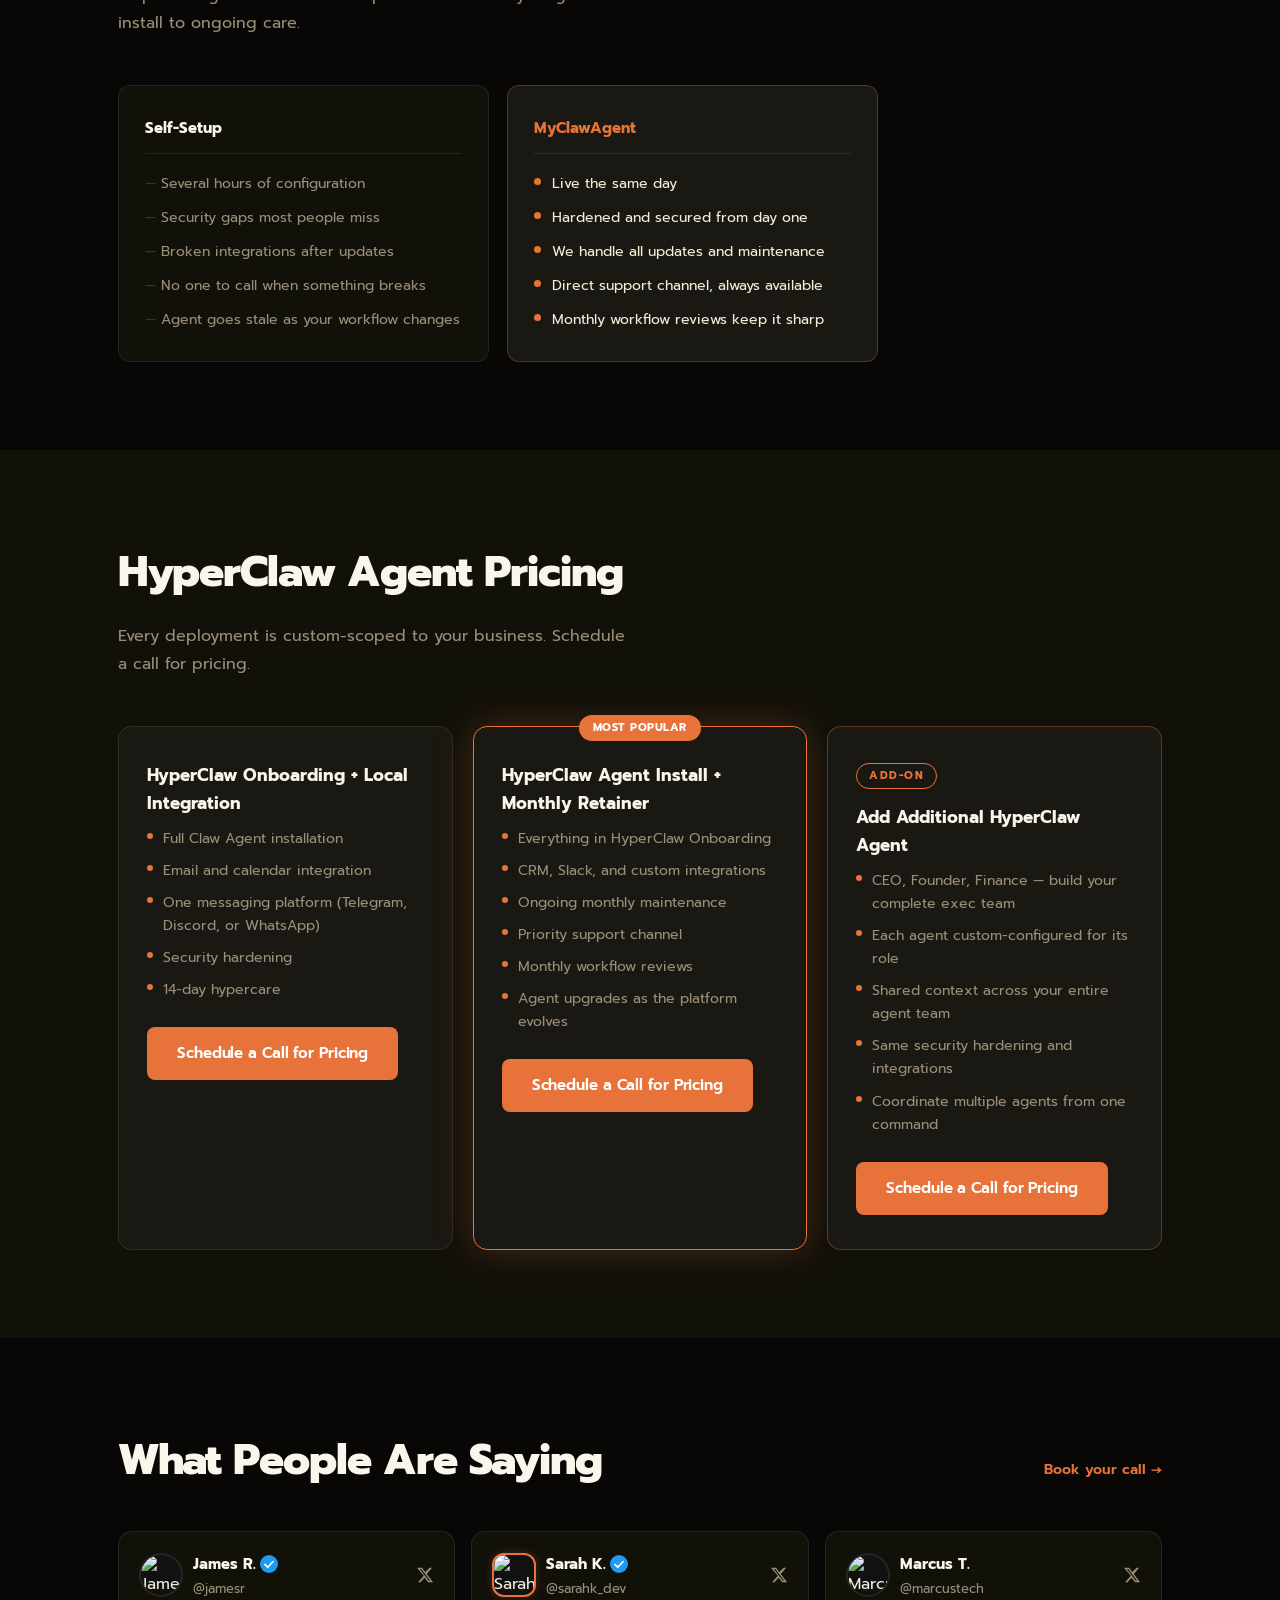
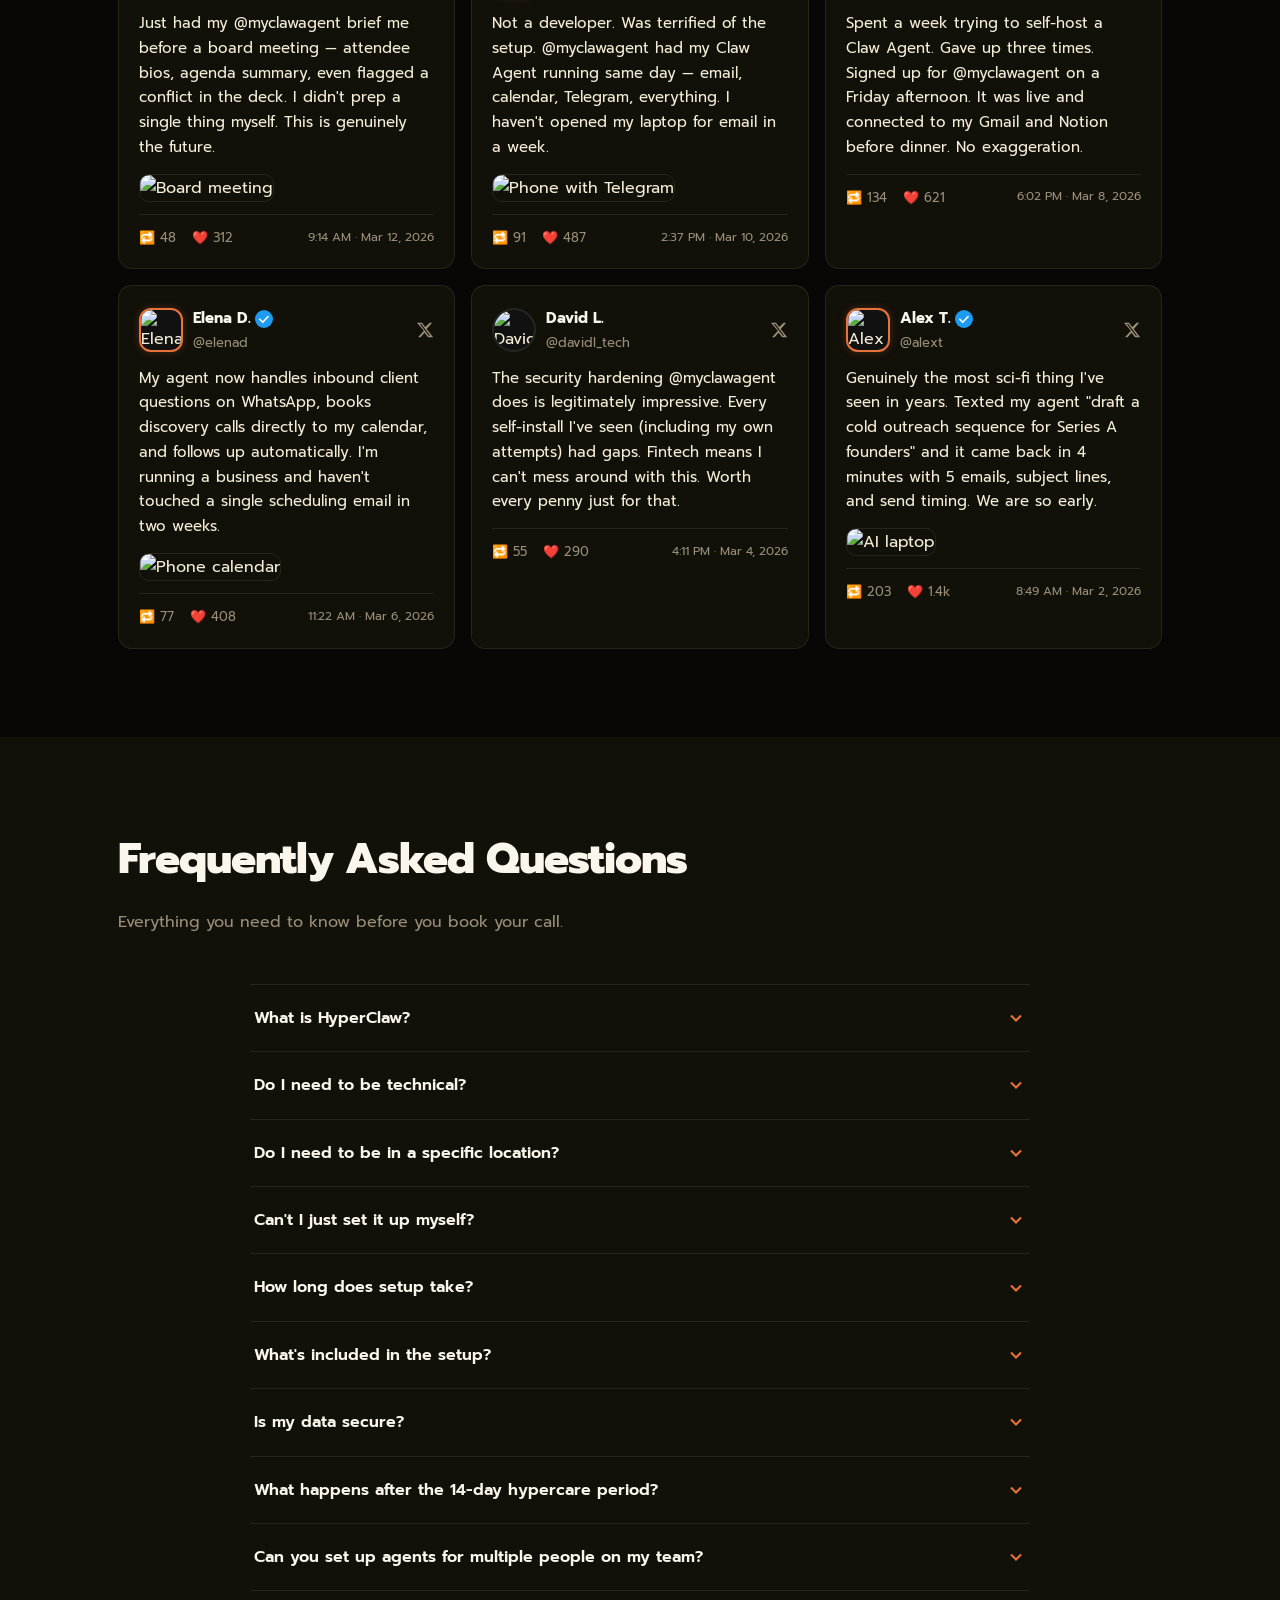
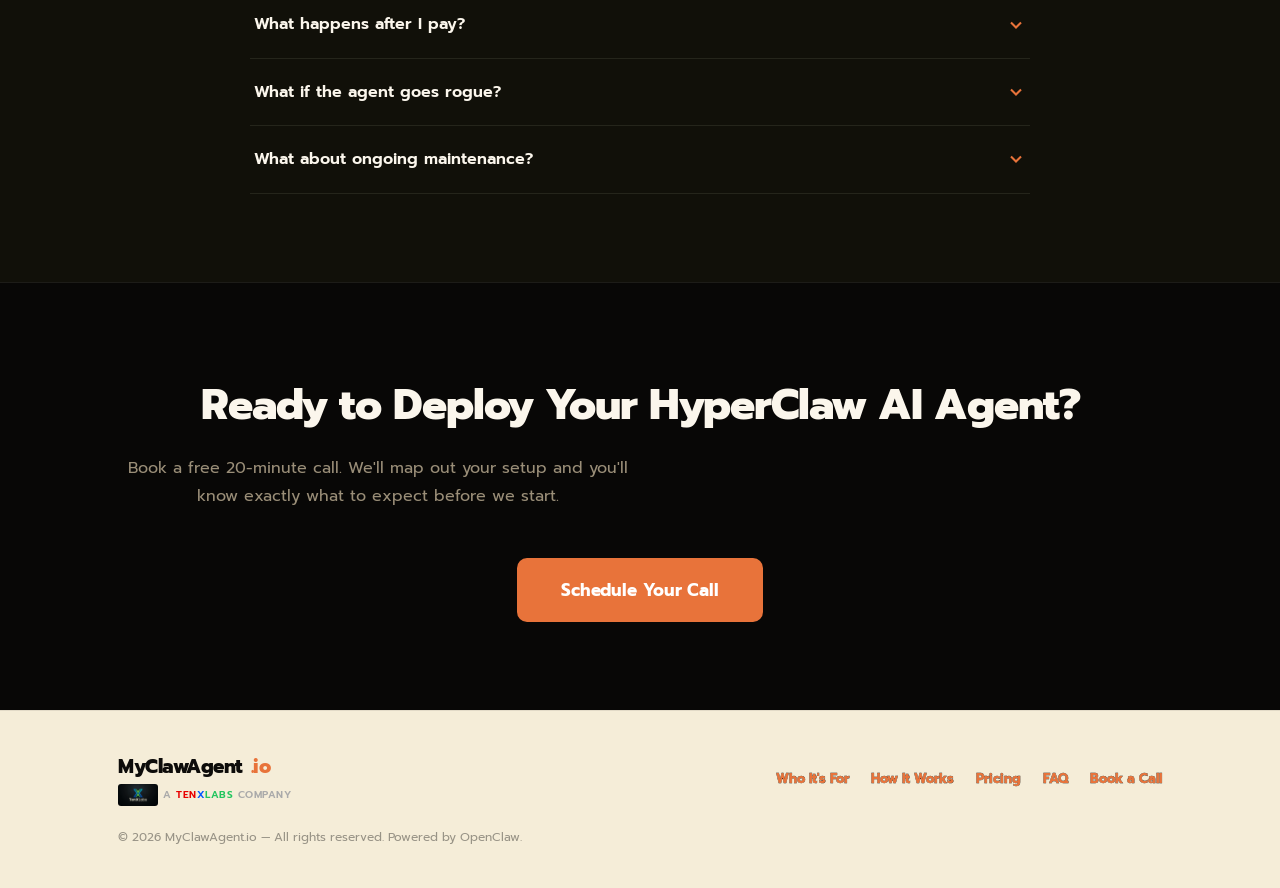
==== commit 6b97161f: "Change Ten to red for visibility on light nav" ====
--- a/index.html
+++ b/index.html
@@ -142,7 +142,7 @@
     <div class="nav-inner">
       <div class="logo-wrap">
         <div class="logo"><img src="logo.svg" alt="MyClawAgent" class="logo-icon" />MyClawAgent<span class="logo-dot">.io</span></div>
-        <div class="logo-acquired"><img src="tenxlabs-logo.jpg" alt="TenXLabs" class="tenxlabs-logo-icon" /><span>A <span style="color:#fff">Ten</span><span style="color:#0057ff">X</span><span style="color:#22c55e">Labs</span> Company</span></div>
+        <div class="logo-acquired"><img src="tenxlabs-logo.jpg" alt="TenXLabs" class="tenxlabs-logo-icon" /><span>A <span style="color:#e80101">Ten</span><span style="color:#0057ff">X</span><span style="color:#22c55e">Labs</span> Company</span></div>
       </div>
       <a href="#book" class="btn btn-sm">Book a Call</a>
     </div>
@@ -663,7 +663,7 @@
       <div class="footer-inner">
         <div class="logo-wrap">
           <div class="logo">MyClawAgent<span class="logo-dot">.io</span></div>
-          <div class="logo-acquired"><img src="tenxlabs-logo.jpg" alt="TenXLabs" class="tenxlabs-logo-icon" /><span>A <span style="color:#fff">Ten</span><span style="color:#0057ff">X</span><span style="color:#22c55e">Labs</span> Company</span></div>
+          <div class="logo-acquired"><img src="tenxlabs-logo.jpg" alt="TenXLabs" class="tenxlabs-logo-icon" /><span>A <span style="color:#e80101">Ten</span><span style="color:#0057ff">X</span><span style="color:#22c55e">Labs</span> Company</span></div>
         </div>
         <div class="footer-links">
           <a href="#who">Who It's For</a>
